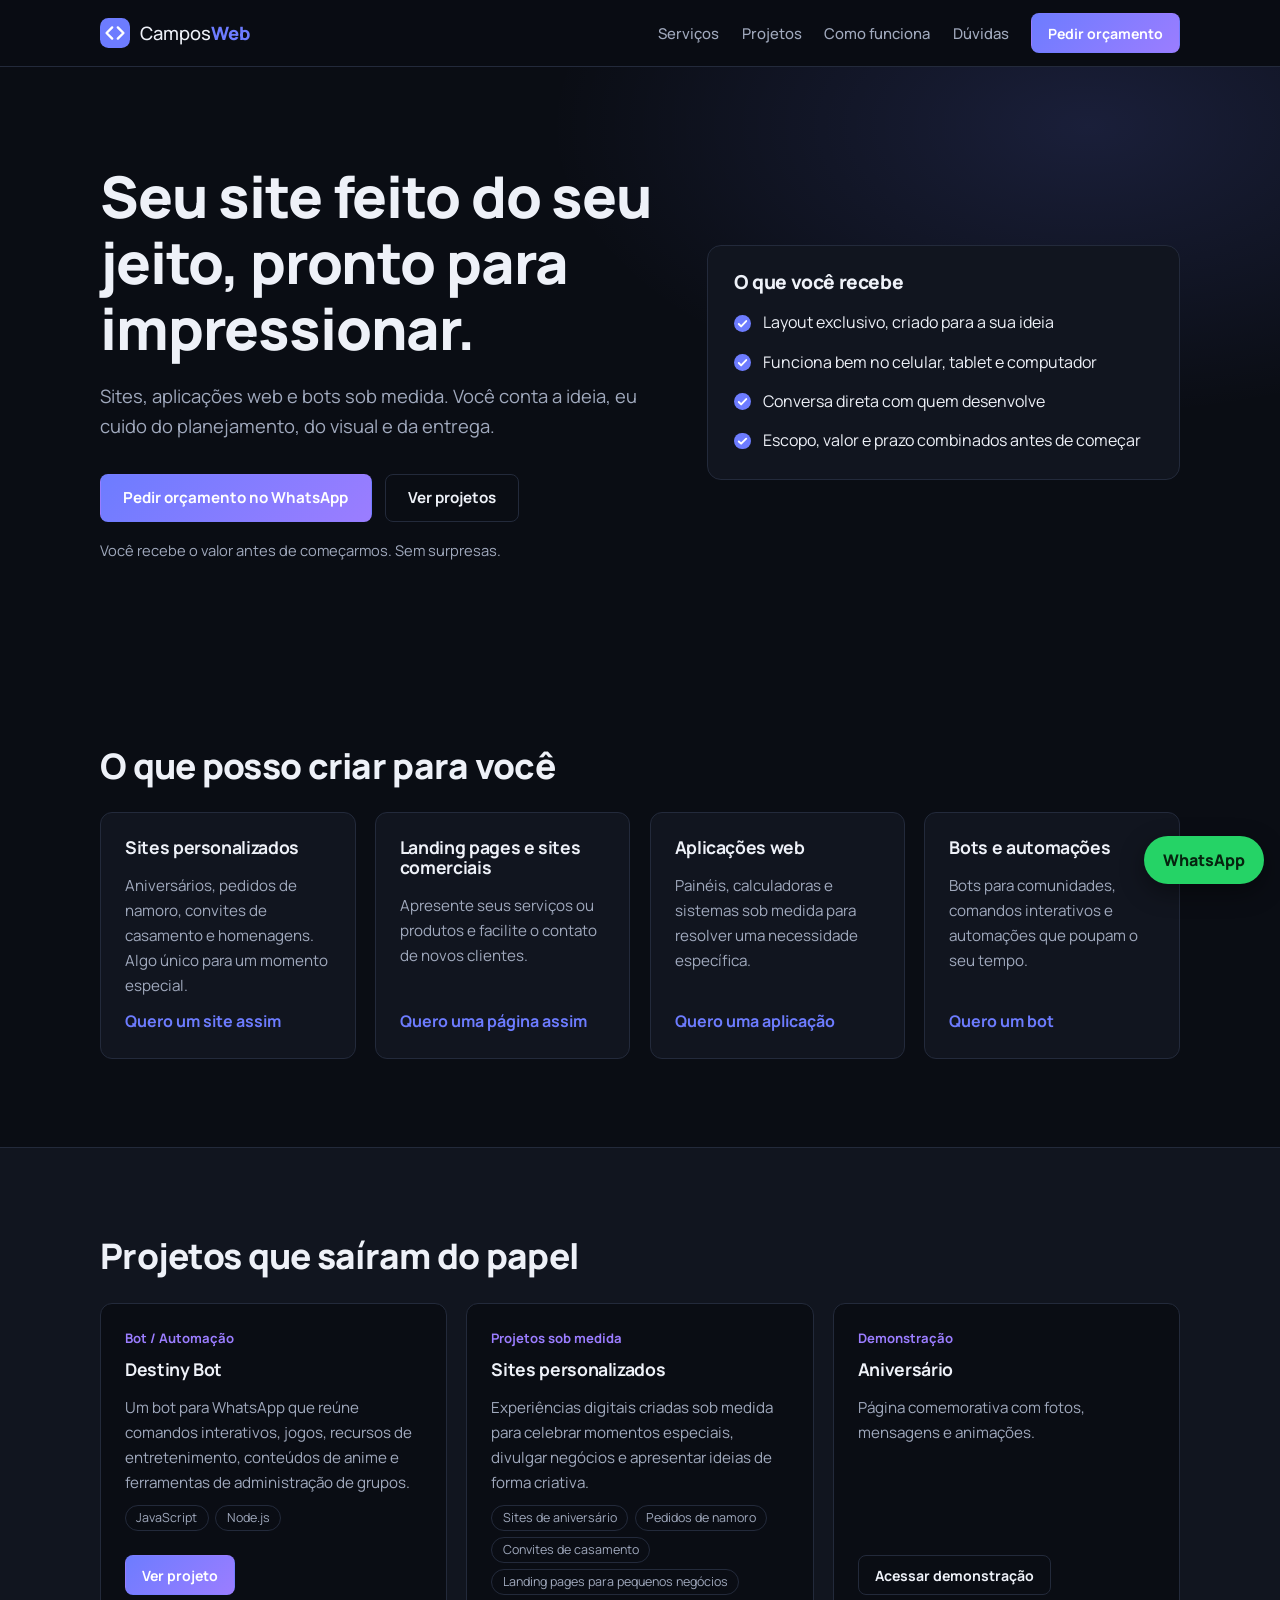
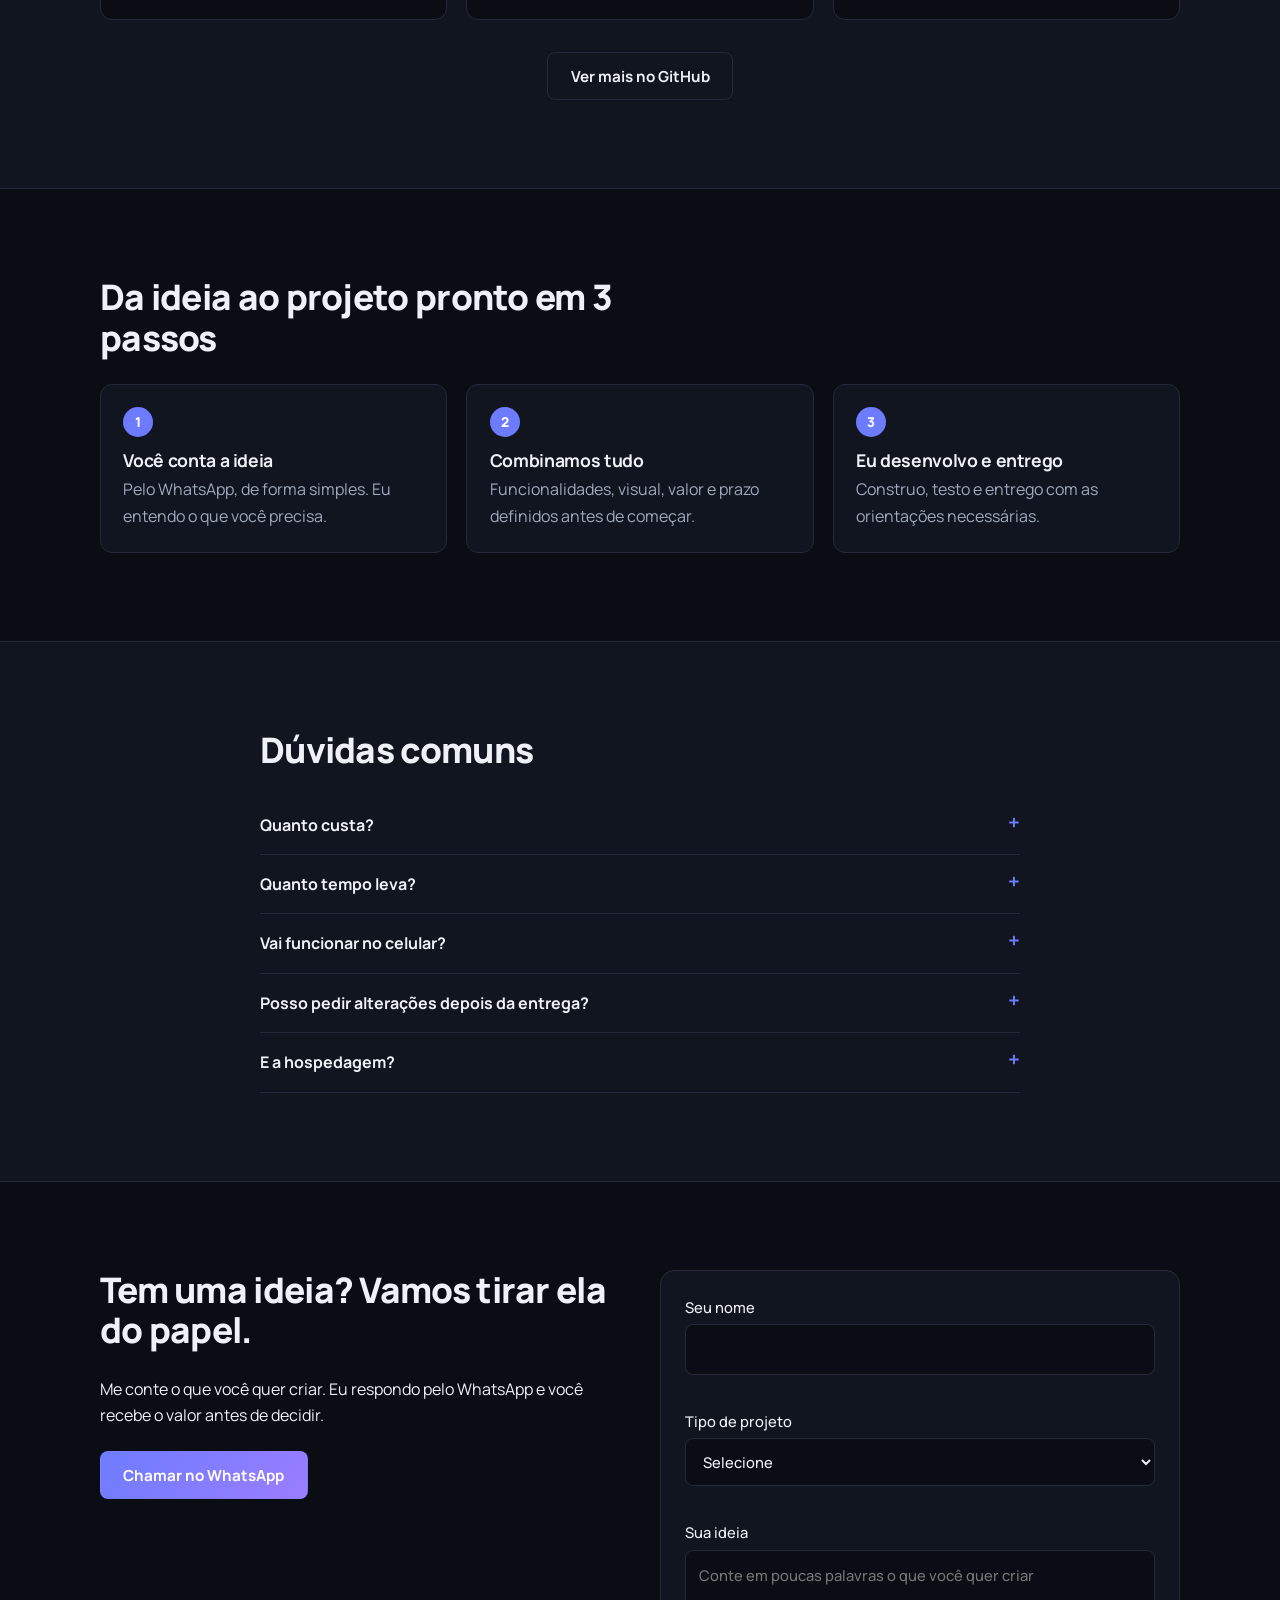
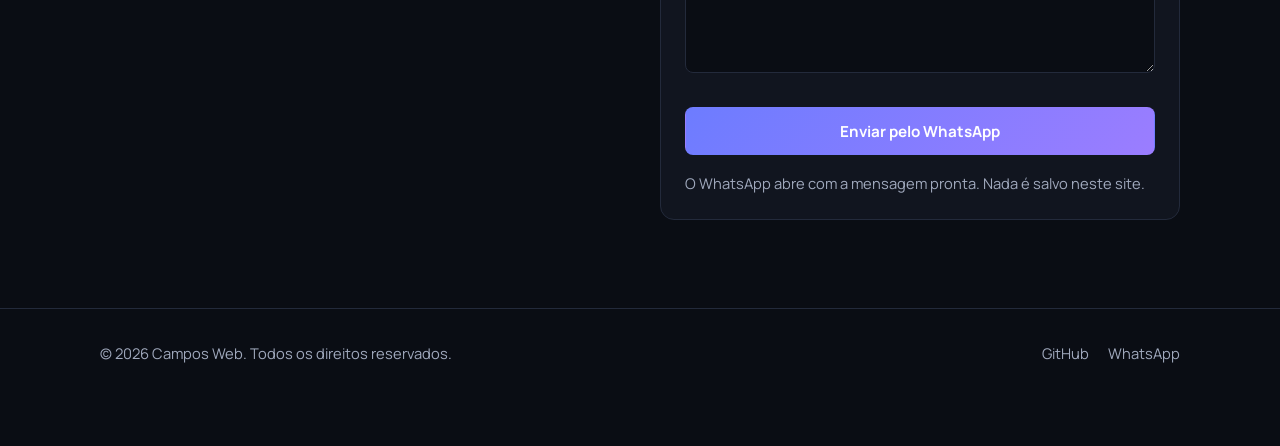
==== index.html @ b741fdee "Serviços Campos" ====
<!doctype html>
<html lang="pt-BR">
<head>
<meta charset="utf-8">
<meta name="viewport" content="width=device-width,initial-scale=1">
<title>Campos Web | Sites e aplicações sob medida</title>
<meta name="description" content="Sites personalizados, landing pages, aplicações web e bots feitos sob medida. Conte sua ideia e receba o valor antes de começar.">
<meta property="og:title" content="Campos Web | Sites e aplicações sob medida">
<meta property="og:description" content="Você conta a ideia, eu desenvolvo. Sites, aplicações web e bots do seu jeito.">
<meta property="og:type" content="website">
<meta name="theme-color" content="#0a0d14">
<link rel="icon" href="data:image/svg+xml,%3Csvg xmlns='http://www.w3.org/2000/svg' viewBox='0 0 32 32'%3E%3Crect width='32' height='32' rx='9' fill='%236d7cff'/%3E%3Cpath d='M13 10l-6 6 6 6M19 10l6 6-6 6' stroke='%23fff' stroke-width='2.5' fill='none' stroke-linecap='round' stroke-linejoin='round'/%3E%3C/svg%3E">
<link rel="preconnect" href="https://fonts.googleapis.com"><link rel="preconnect" href="https://fonts.gstatic.com" crossorigin>
<link rel="stylesheet" href="https://fonts.googleapis.com/css2?family=Manrope:wght@400;500;700;800&display=swap">
<link rel="stylesheet" href="css/style.css">
</head>
<body>

<header class="top">
  <div class="wrap bar">
    <a class="brand" href="#inicio" aria-label="Campos Web, início">
      <svg width="30" height="30" viewBox="0 0 32 32" aria-hidden="true"><rect width="32" height="32" rx="9" fill="#6d7cff"/><path d="M13 10l-6 6 6 6M19 10l6 6-6 6" stroke="#fff" stroke-width="2.5" fill="none" stroke-linecap="round" stroke-linejoin="round"/></svg>
      <span>Campos<b>Web</b></span>
    </a>
    <nav aria-label="Principal">
      <a href="#servicos">Serviços</a>
      <a href="#projetos">Projetos</a>
      <a href="#processo">Como funciona</a>
      <a href="#faq">Dúvidas</a>
      <a class="btn primary sm" data-wa="Olá! Vim pelo site da Campos Web e quero pedir um orçamento.">Pedir orçamento</a>
    </nav>
  </div>
</header>

<main>
<section id="inicio" class="hero">
  <div class="wrap hero-grid">
    <div>
      <h1>Seu site feito do seu jeito, pronto para impressionar.</h1>
      <p class="lead">Sites, aplicações web e bots sob medida. Você conta a ideia, eu cuido do planejamento, do visual e da entrega.</p>
      <div class="cta">
        <a class="btn primary" data-wa="Olá! Quero criar um projeto com a Campos Web.">Pedir orçamento no WhatsApp</a>
        <a class="btn ghost" href="#projetos">Ver projetos</a>
      </div>
      <p class="muted hint">Você recebe o valor antes de começarmos. Sem surpresas.</p>
    </div>
    <aside class="panel" aria-label="O que você recebe">
      <h2>O que você recebe</h2>
      <ul class="ticks">
        <li>Layout exclusivo, criado para a sua ideia</li>
        <li>Funciona bem no celular, tablet e computador</li>
        <li>Conversa direta com quem desenvolve</li>
        <li>Escopo, valor e prazo combinados antes de começar</li>
      </ul>
    </aside>
  </div>
</section>

<section id="servicos" class="sec">
  <div class="wrap">
    <h2>O que posso criar para você</h2>
    <div class="grid4">
      <article class="card"><h3>Sites personalizados</h3><p>Aniversários, pedidos de namoro, convites de casamento e homenagens. Algo único para um momento especial.</p><a class="link" data-wa="Olá! Quero um orçamento de site personalizado.">Quero um site assim</a></article>
      <article class="card"><h3>Landing pages e sites comerciais</h3><p>Apresente seus serviços ou produtos e facilite o contato de novos clientes.</p><a class="link" data-wa="Olá! Quero um orçamento de landing page ou site comercial.">Quero uma página assim</a></article>
      <article class="card"><h3>Aplicações web</h3><p>Painéis, calculadoras e sistemas sob medida para resolver uma necessidade específica.</p><a class="link" data-wa="Olá! Quero um orçamento de aplicação web.">Quero uma aplicação</a></article>
      <article class="card"><h3>Bots e automações</h3><p>Bots para comunidades, comandos interativos e automações que poupam o seu tempo.</p><a class="link" data-wa="Olá! Quero um orçamento de bot ou automação.">Quero um bot</a></article>
    </div>
  </div>
</section>

<section id="projetos" class="sec alt">
  <div class="wrap">
    <h2>Projetos que saíram do papel</h2>
    <div id="projects" class="grid3"></div>
    <p class="center"><a class="btn ghost" href="https://github.com/CamposEB" target="_blank" rel="noopener noreferrer">Ver mais no GitHub</a></p>
  </div>
</section>

<section id="processo" class="sec">
  <div class="wrap">
    <h2>Da ideia ao projeto pronto em 3 passos</h2>
    <ol class="steps">
      <li><h3>Você conta a ideia</h3><p>Pelo WhatsApp, de forma simples. Eu entendo o que você precisa.</p></li>
      <li><h3>Combinamos tudo</h3><p>Funcionalidades, visual, valor e prazo definidos antes de começar.</p></li>
      <li><h3>Eu desenvolvo e entrego</h3><p>Construo, testo e entrego com as orientações necessárias.</p></li>
    </ol>
  </div>
</section>

<section id="faq" class="sec alt">
  <div class="wrap narrow">
    <h2>Dúvidas comuns</h2>
    <details><summary>Quanto custa?</summary><p>Depende do escopo: tipo de projeto, funcionalidades e complexidade. Conte sua ideia e eu informo o valor antes de começarmos.</p></details>
    <details><summary>Quanto tempo leva?</summary><p>Varia conforme a complexidade e é combinado antes do início.</p></details>
    <details><summary>Vai funcionar no celular?</summary><p>Sim. Todos os layouts são pensados para celulares, tablets e computadores.</p></details>
    <details><summary>Posso pedir alterações depois da entrega?</summary><p>Ajustes e manutenção são combinados junto com o escopo, antes de fechar o projeto.</p></details>
    <details><summary>E a hospedagem?</summary><p>Sites estáticos podem ter hospedagem simples ou gratuita. Aplicações com servidor podem ter custo mensal. Domínio e serviços de terceiros entram no escopo combinado.</p></details>
  </div>
</section>

<section id="contato" class="sec">
  <div class="wrap split">
    <div>
      <h2>Tem uma ideia? Vamos tirar ela do papel.</h2>
      <p>Me conte o que você quer criar. Eu respondo pelo WhatsApp e você recebe o valor antes de decidir.</p>
      <p class="spaced"><a class="btn primary" data-wa="Olá! Vim pelo site da Campos Web e quero conversar sobre um projeto.">Chamar no WhatsApp</a></p>
    </div>
    <form id="form" novalidate>
      <label>Seu nome<input name="nome" autocomplete="name" required><small></small></label>
      <label>Tipo de projeto
        <select name="tipo" required>
          <option value="">Selecione</option>
          <option>Site personalizado</option>
          <option>Landing page ou site comercial</option>
          <option>Aplicação web</option>
          <option>Bot ou automação</option>
          <option>Outro</option>
        </select><small></small>
      </label>
      <label>Sua ideia<textarea name="ideia" rows="4" required minlength="10" placeholder="Conte em poucas palavras o que você quer criar"></textarea><small></small></label>
      <button class="btn primary" type="submit">Enviar pelo WhatsApp</button>
      <p id="status" class="muted" role="status">O WhatsApp abre com a mensagem pronta. Nada é salvo neste site.</p>
    </form>
  </div>
</section>
</main>

<footer>
  <div class="wrap foot">
    <p class="muted">© <span id="year"></span> Campos Web. Todos os direitos reservados.</p>
    <nav aria-label="Rodapé"><a href="https://github.com/CamposEB" target="_blank" rel="noopener noreferrer">GitHub</a><a data-wa="Olá! Vim pelo site da Campos Web.">WhatsApp</a></nav>
  </div>
</footer>

<a class="float-wa" data-wa="Olá! Vim pelo site da Campos Web e quero conversar sobre um projeto." aria-label="Chamar no WhatsApp">WhatsApp</a>

<script src="js/projects.js"></script>
<script src="js/main.js"></script>
</body>
</html>
---- css/style.css ----
:root{--bg:#0a0d14;--s:#11151f;--b:#232a3b;--t:#eef1f8;--m:#a0a9bd;--a:#6d7cff;--a2:#9b7dff;color-scheme:dark}
*{box-sizing:border-box;margin:0}
html{scroll-behavior:smooth;scroll-padding-top:76px}
body{background:var(--bg);color:var(--t);font:400 1rem/1.65 Manrope,system-ui,-apple-system,"Segoe UI",sans-serif;-webkit-font-smoothing:antialiased}
.wrap{width:min(1080px,100% - 40px);margin-inline:auto}
h1,h2,h3{line-height:1.15;letter-spacing:-.02em}
h1{font-size:clamp(2.2rem,5.6vw,3.6rem);font-weight:800}
h2{font-size:clamp(1.5rem,3.4vw,2.2rem);font-weight:800;margin-bottom:1.6rem;max-width:24ch}
h3{font-size:1.1rem;margin-bottom:.4rem}
p{max-width:60ch}
a{color:inherit}
:focus-visible{outline:2px solid var(--a2);outline-offset:3px}
.muted{color:var(--m);font-size:.92rem}
.center{text-align:center;margin:2rem auto 0;max-width:none}
.spaced{margin-top:1.4rem}

.btn{display:inline-flex;align-items:center;justify-content:center;min-height:48px;padding:.7rem 1.4rem;border-radius:8px;font-weight:700;text-decoration:none;cursor:pointer;border:1px solid var(--b);background:transparent;color:var(--t);font:700 .95rem Manrope,system-ui,sans-serif;transition:border-color .15s,filter .15s}
.btn:hover{border-color:var(--a)}
.btn.primary{background:linear-gradient(135deg,var(--a),var(--a2));border-color:transparent;color:#fff}
.btn.primary:hover{filter:brightness(1.1)}
.btn.sm{min-height:40px;padding:.4rem 1rem;font-size:.88rem}
.link{color:var(--a);font-weight:700;text-decoration:none;cursor:pointer;margin-top:auto}
.link:hover{text-decoration:underline}

.top{position:sticky;top:0;z-index:20;background:rgba(10,13,20,.94);border-bottom:1px solid var(--b)}
.bar{display:flex;align-items:center;justify-content:space-between;height:66px}
.brand{display:flex;align-items:center;gap:.6rem;text-decoration:none;font-weight:500;font-size:1.15rem}
.brand b{font-weight:800;color:var(--a)}
.top nav{display:flex;gap:1.4rem;align-items:center}
.top nav a:not(.btn){display:none;text-decoration:none;color:var(--m);font-size:.93rem;font-weight:500}
.top nav a:not(.btn):hover{color:var(--t)}

.hero{padding:clamp(3rem,8vw,6rem) 0;background:radial-gradient(60% 70% at 85% 10%,rgba(109,124,255,.16),transparent 70%)}
.hero-grid{display:grid;gap:2.5rem;align-items:center}
.lead{font-size:1.15rem;color:var(--m);margin:1.2rem 0 2rem}
.cta{display:flex;flex-wrap:wrap;gap:.8rem}
.hint{margin-top:1rem}
.panel{background:var(--s);border:1px solid var(--b);border-radius:14px;padding:1.6rem}
.panel h2{font-size:1.2rem;margin-bottom:1rem}
.ticks{list-style:none;padding:0;display:grid;gap:.8rem}
.ticks li{position:relative;padding-left:1.8rem}
.ticks li::before{content:"";position:absolute;left:0;top:.35em;width:1.05rem;height:1.05rem;border-radius:50%;background:var(--a) url("data:image/svg+xml,%3Csvg xmlns='http://www.w3.org/2000/svg' viewBox='0 0 16 16'%3E%3Cpath d='M4.5 8.5l2.2 2.2 4.8-5' stroke='%23fff' stroke-width='1.8' fill='none' stroke-linecap='round' stroke-linejoin='round'/%3E%3C/svg%3E") center/100% no-repeat}

.sec{padding:clamp(3.2rem,7vw,5.5rem) 0}
.alt{background:var(--s);border-block:1px solid var(--b)}
.split{display:grid;gap:2.5rem;align-items:start}
.grid3,.grid4{display:grid;gap:1.2rem}
.card{background:var(--s);border:1px solid var(--b);border-radius:12px;padding:1.5rem;display:flex;flex-direction:column;gap:.6rem}
.alt .card{background:var(--bg)}
.card p{color:var(--m);font-size:.95rem}
.tag{font-size:.82rem;color:var(--a2);font-weight:700}
.chips{list-style:none;padding:0;display:flex;flex-wrap:wrap;gap:.4rem}
.chips li{font-size:.78rem;border:1px solid var(--b);border-radius:99px;padding:.1rem .65rem;color:var(--m)}
.actions{display:flex;flex-wrap:wrap;gap:.6rem;margin-top:auto;padding-top:.8rem}

.steps{list-style:none;padding:0;display:grid;gap:1.2rem;counter-reset:s}
.steps li{counter-increment:s;background:var(--s);border:1px solid var(--b);border-radius:12px;padding:1.4rem}
.steps li::before{content:counter(s);display:grid;place-items:center;width:30px;height:30px;border-radius:50%;background:var(--a);color:#fff;font-weight:800;font-size:.85rem;margin-bottom:.8rem}
.steps p{color:var(--m)}

.narrow{max-width:760px}
details{border-bottom:1px solid var(--b);padding:1rem 0}
summary{cursor:pointer;font-weight:700;list-style:none;display:flex;justify-content:space-between;gap:1rem}
summary::-webkit-details-marker{display:none}
summary::after{content:"+";color:var(--a);font-size:1.3rem;line-height:1}
details[open] summary::after{content:"−"}
details p{margin-top:.7rem;color:var(--m)}

form{display:grid;gap:1rem;background:var(--s);border:1px solid var(--b);border-radius:14px;padding:1.5rem}
label{display:grid;gap:.35rem;font-weight:500;font-size:.92rem}
input,select,textarea{font:inherit;background:var(--bg);color:var(--t);border:1px solid var(--b);border-radius:8px;padding:.75rem .8rem;width:100%}
input:focus,select:focus,textarea:focus{border-color:var(--a);outline:none}
.err input,.err select,.err textarea{border-color:#ff6b7a}
small{color:#ff8a96;min-height:1em}

footer{border-top:1px solid var(--b);padding:2rem 0 5rem}
.foot{display:flex;flex-wrap:wrap;gap:1rem;justify-content:space-between;align-items:center}
.foot nav{display:flex;gap:1.2rem}
.foot nav a{color:var(--m);text-decoration:none;font-size:.92rem}
.foot nav a:hover{color:var(--t)}

.float-wa{position:fixed;right:16px;bottom:16px;z-index:30;display:inline-flex;align-items:center;min-height:48px;padding:.6rem 1.2rem;border-radius:99px;background:#25d366;color:#06240f;font-weight:800;text-decoration:none;box-shadow:0 8px 24px rgba(0,0,0,.4)}
.float-wa:hover{filter:brightness(1.08)}

@media (prefers-reduced-motion:reduce){html{scroll-behavior:auto}}
@media (min-width:700px){.grid3{grid-template-columns:repeat(2,1fr)}.grid4{grid-template-columns:repeat(2,1fr)}}
@media (min-width:900px){
.top nav a:not(.btn){display:inline}
.hero-grid{grid-template-columns:1.2fr 1fr}
.split{grid-template-columns:1fr 1fr}
.grid3{grid-template-columns:repeat(3,1fr)}.grid4{grid-template-columns:repeat(4,1fr)}
.steps{grid-template-columns:repeat(3,1fr)}
}
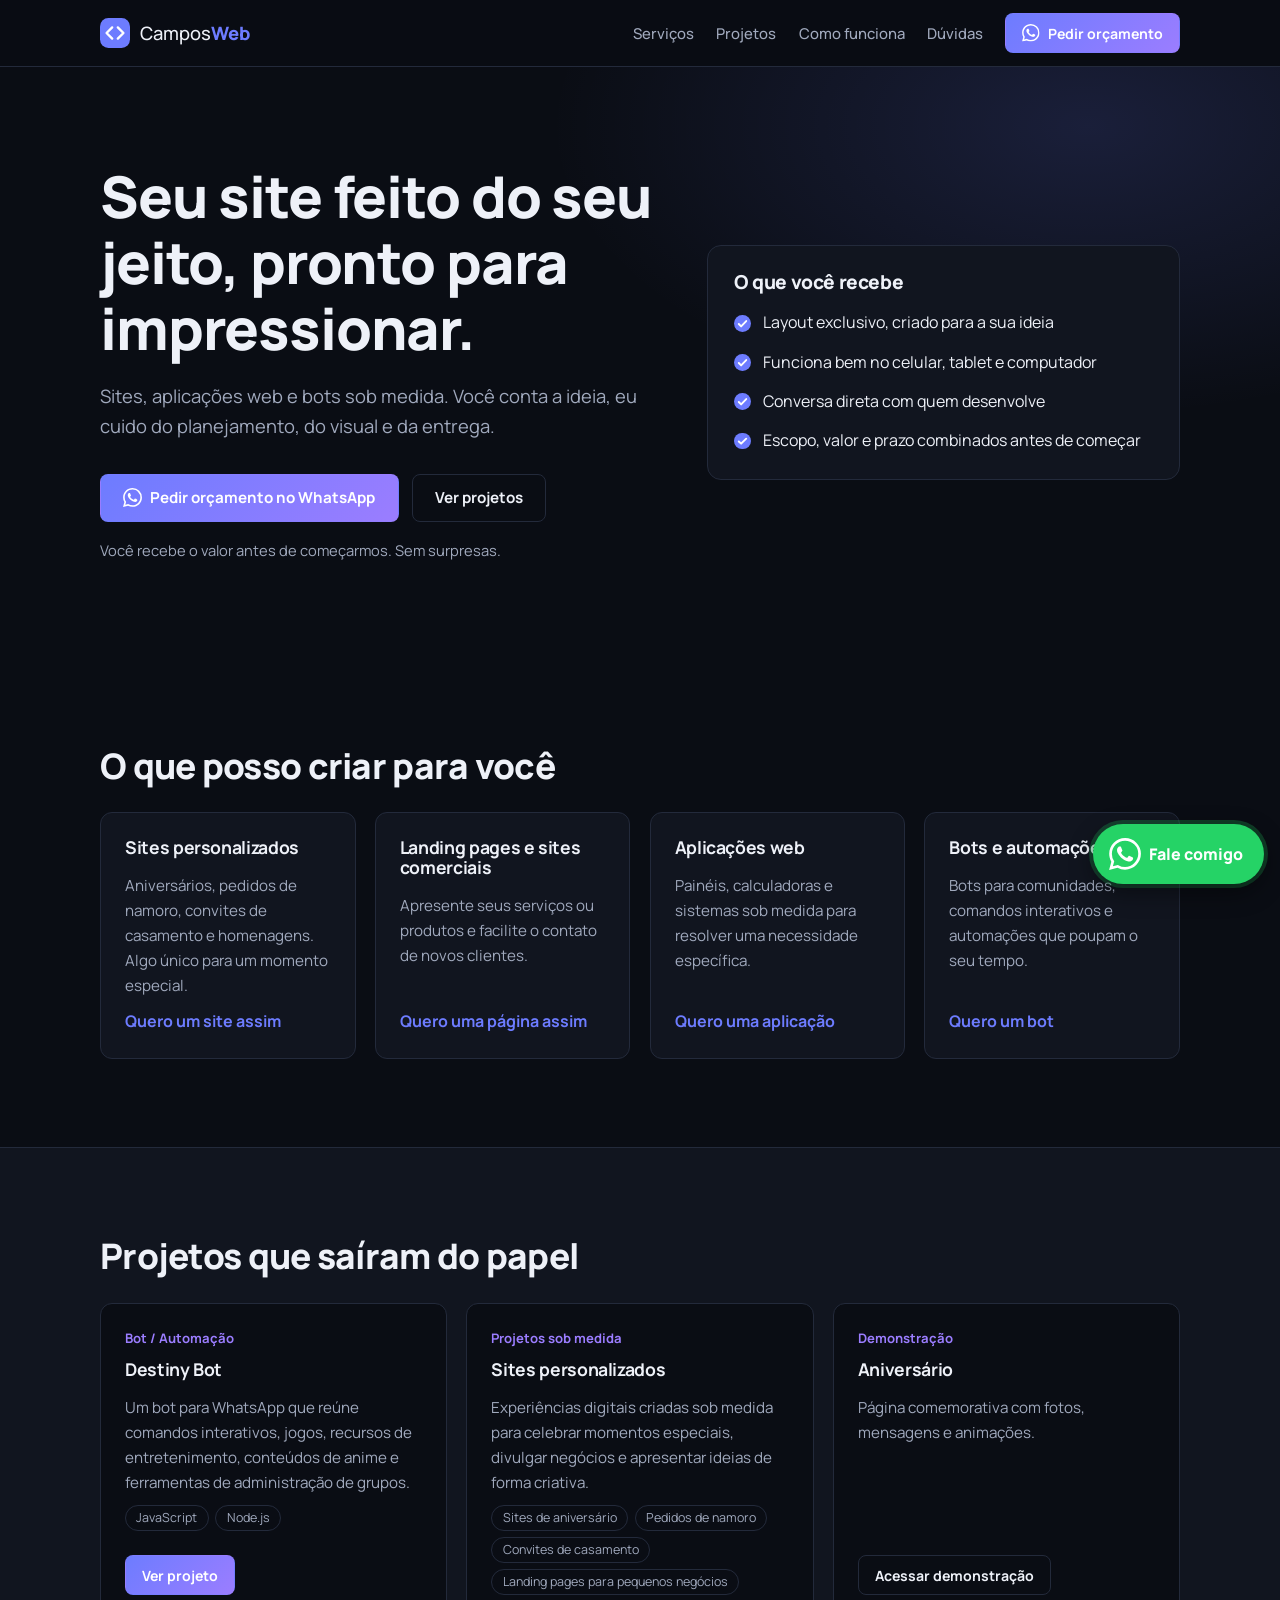
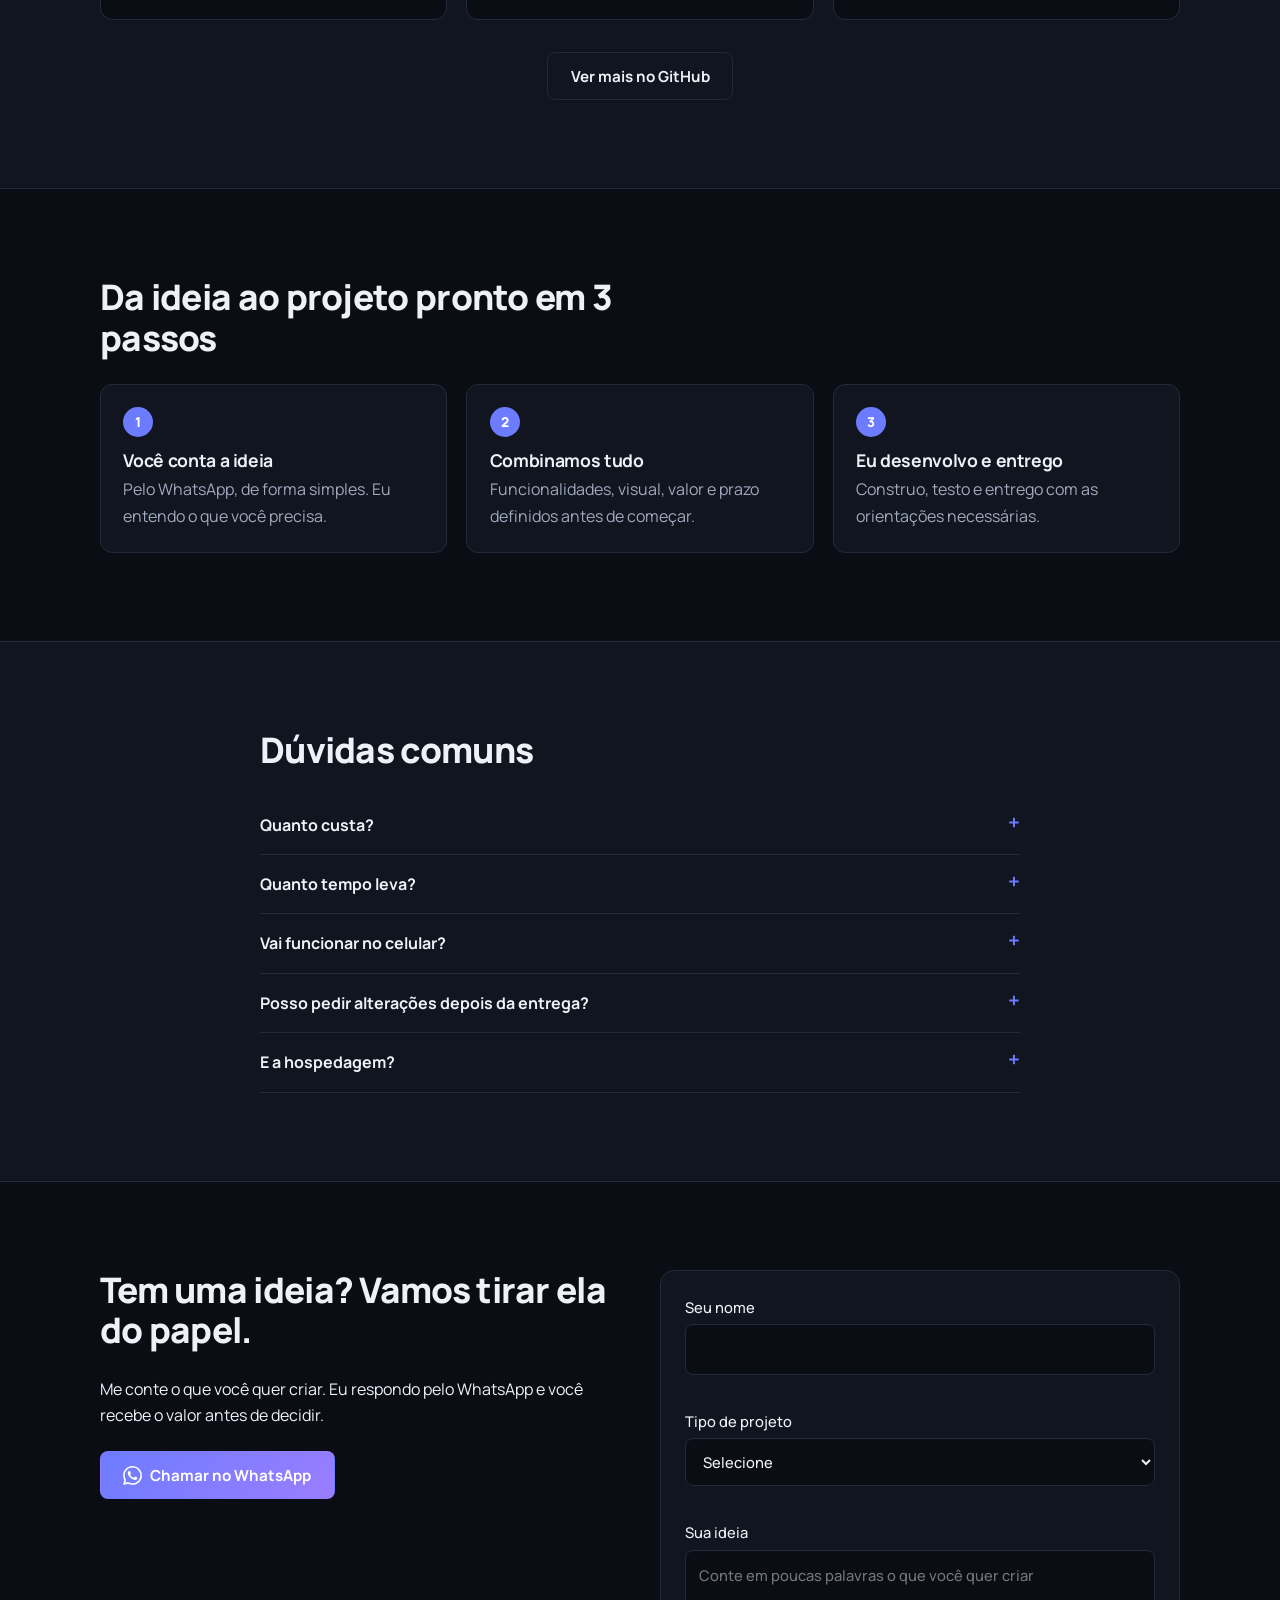
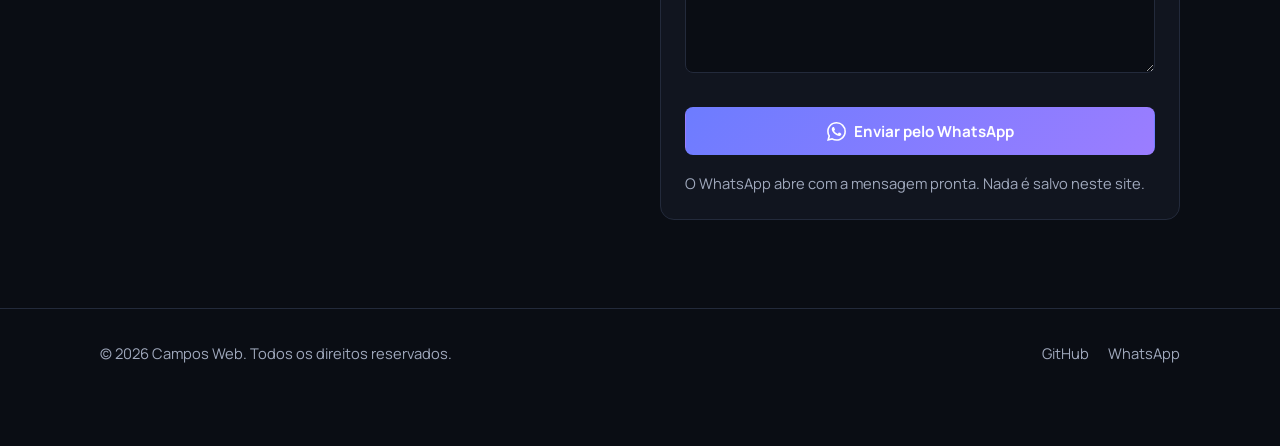
==== commit 93612315: "Update 1" ====
--- a/index.html
+++ b/index.html
@@ -15,6 +15,7 @@
 <link rel="stylesheet" href="css/style.css">
 </head>
 <body>
+<svg width="0" height="0" style="position:absolute" aria-hidden="true"><symbol id="wa" viewBox="0 0 24 24"><path fill="currentColor" d="M17.472 14.382c-.297-.149-1.758-.867-2.03-.967-.273-.099-.471-.148-.67.15-.197.297-.767.966-.94 1.164-.173.199-.347.223-.644.075-.297-.15-1.255-.463-2.39-1.475-.883-.788-1.48-1.761-1.653-2.059-.173-.297-.018-.458.13-.606.134-.133.298-.347.446-.52.149-.174.198-.298.298-.497.099-.198.05-.371-.025-.52-.075-.149-.669-1.612-.916-2.207-.242-.579-.487-.5-.669-.51-.173-.008-.371-.01-.57-.01-.198 0-.52.074-.792.372-.272.297-1.04 1.016-1.04 2.479 0 1.462 1.065 2.875 1.213 3.074.149.198 2.096 3.2 5.077 4.487.709.306 1.262.489 1.694.625.712.227 1.36.195 1.871.118.571-.085 1.758-.719 2.006-1.413.248-.694.248-1.289.173-1.413-.074-.124-.272-.198-.57-.347m-5.421 7.403h-.004a9.87 9.87 0 01-5.031-1.378l-.361-.214-3.741.982.998-3.648-.235-.374a9.86 9.86 0 01-1.51-5.26c.001-5.45 4.436-9.884 9.888-9.884 2.64 0 5.122 1.03 6.988 2.898a9.825 9.825 0 012.893 6.994c-.003 5.45-4.437 9.884-9.885 9.884m8.413-18.297A11.815 11.815 0 0012.05 0C5.495 0 .16 5.335.157 11.892c0 2.096.547 4.142 1.588 5.945L.057 24l6.305-1.654a11.882 11.882 0 005.683 1.448h.005c6.554 0 11.89-5.335 11.893-11.893a11.821 11.821 0 00-3.48-8.413Z"/></symbol></svg>
 
 <header class="top">
   <div class="wrap bar">
@@ -27,7 +28,7 @@
       <a href="#projetos">Projetos</a>
       <a href="#processo">Como funciona</a>
       <a href="#faq">Dúvidas</a>
-      <a class="btn primary sm" data-wa="Olá! Vim pelo site da Campos Web e quero pedir um orçamento.">Pedir orçamento</a>
+      <a class="btn primary sm" data-wa="Olá! Vim pelo site da Campos Web e quero pedir um orçamento."><svg class="ico" aria-hidden="true"><use href="#wa"/></svg>Pedir orçamento</a>
     </nav>
   </div>
 </header>
@@ -39,7 +40,7 @@
       <h1>Seu site feito do seu jeito, pronto para impressionar.</h1>
       <p class="lead">Sites, aplicações web e bots sob medida. Você conta a ideia, eu cuido do planejamento, do visual e da entrega.</p>
       <div class="cta">
-        <a class="btn primary" data-wa="Olá! Quero criar um projeto com a Campos Web.">Pedir orçamento no WhatsApp</a>
+        <a class="btn primary" data-wa="Olá! Quero criar um projeto com a Campos Web."><svg class="ico" aria-hidden="true"><use href="#wa"/></svg>Pedir orçamento no WhatsApp</a>
         <a class="btn ghost" href="#projetos">Ver projetos</a>
       </div>
       <p class="muted hint">Você recebe o valor antes de começarmos. Sem surpresas.</p>
@@ -103,7 +104,7 @@
     <div>
       <h2>Tem uma ideia? Vamos tirar ela do papel.</h2>
       <p>Me conte o que você quer criar. Eu respondo pelo WhatsApp e você recebe o valor antes de decidir.</p>
-      <p class="spaced"><a class="btn primary" data-wa="Olá! Vim pelo site da Campos Web e quero conversar sobre um projeto.">Chamar no WhatsApp</a></p>
+      <p class="spaced"><a class="btn primary" data-wa="Olá! Vim pelo site da Campos Web e quero conversar sobre um projeto."><svg class="ico" aria-hidden="true"><use href="#wa"/></svg>Chamar no WhatsApp</a></p>
     </div>
     <form id="form" novalidate>
       <label>Seu nome<input name="nome" autocomplete="name" required><small></small></label>
@@ -118,7 +119,7 @@
         </select><small></small>
       </label>
       <label>Sua ideia<textarea name="ideia" rows="4" required minlength="10" placeholder="Conte em poucas palavras o que você quer criar"></textarea><small></small></label>
-      <button class="btn primary" type="submit">Enviar pelo WhatsApp</button>
+      <button class="btn primary" type="submit"><svg class="ico" aria-hidden="true"><use href="#wa"/></svg>Enviar pelo WhatsApp</button>
       <p id="status" class="muted" role="status">O WhatsApp abre com a mensagem pronta. Nada é salvo neste site.</p>
     </form>
   </div>
@@ -132,7 +133,7 @@
   </div>
 </footer>
 
-<a class="float-wa" data-wa="Olá! Vim pelo site da Campos Web e quero conversar sobre um projeto." aria-label="Chamar no WhatsApp">WhatsApp</a>
+<a class="float-wa" data-wa="Olá! Vim pelo site da Campos Web e quero conversar sobre um projeto." aria-label="Chamar no WhatsApp"><svg class="ico" aria-hidden="true"><use href="#wa"/></svg><span class="txt">Fale comigo</span></a>
 
 <script src="js/projects.js"></script>
 <script src="js/main.js"></script>
--- a/css/style.css
+++ b/css/style.css
@@ -19,6 +19,7 @@
 .btn.primary{background:linear-gradient(135deg,var(--a),var(--a2));border-color:transparent;color:#fff}
 .btn.primary:hover{filter:brightness(1.1)}
 .btn.sm{min-height:40px;padding:.4rem 1rem;font-size:.88rem}
+.ico{width:1.25em;height:1.25em;margin-right:.5rem;flex:none}
 .link{color:var(--a);font-weight:700;text-decoration:none;cursor:pointer;margin-top:auto}
 .link:hover{text-decoration:underline}
 
@@ -79,11 +80,13 @@
 .foot nav a{color:var(--m);text-decoration:none;font-size:.92rem}
 .foot nav a:hover{color:var(--t)}
 
-.float-wa{position:fixed;right:16px;bottom:16px;z-index:30;display:inline-flex;align-items:center;min-height:48px;padding:.6rem 1.2rem;border-radius:99px;background:#25d366;color:#06240f;font-weight:800;text-decoration:none;box-shadow:0 8px 24px rgba(0,0,0,.4)}
+
+.float-wa{position:fixed;right:16px;bottom:16px;z-index:30;display:inline-flex;align-items:center;justify-content:center;width:60px;height:60px;border-radius:50%;background:#25d366;color:#fff;text-decoration:none;font-weight:800;box-shadow:0 8px 24px rgba(0,0,0,.45),0 0 0 4px rgba(37,211,102,.25)}
+.float-wa .ico{width:32px;height:32px;margin:0}
+.float-wa .txt{display:none}
 .float-wa:hover{filter:brightness(1.08)}
-
 @media (prefers-reduced-motion:reduce){html{scroll-behavior:auto}}
-@media (min-width:700px){.grid3{grid-template-columns:repeat(2,1fr)}.grid4{grid-template-columns:repeat(2,1fr)}}
+@media (min-width:700px){.float-wa{width:auto;padding:0 1.3rem 0 1rem;border-radius:99px}.float-wa .ico{margin-right:.5rem}.float-wa .txt{display:inline}.grid3{grid-template-columns:repeat(2,1fr)}.grid4{grid-template-columns:repeat(2,1fr)}}
 @media (min-width:900px){
 .top nav a:not(.btn){display:inline}
 .hero-grid{grid-template-columns:1.2fr 1fr}
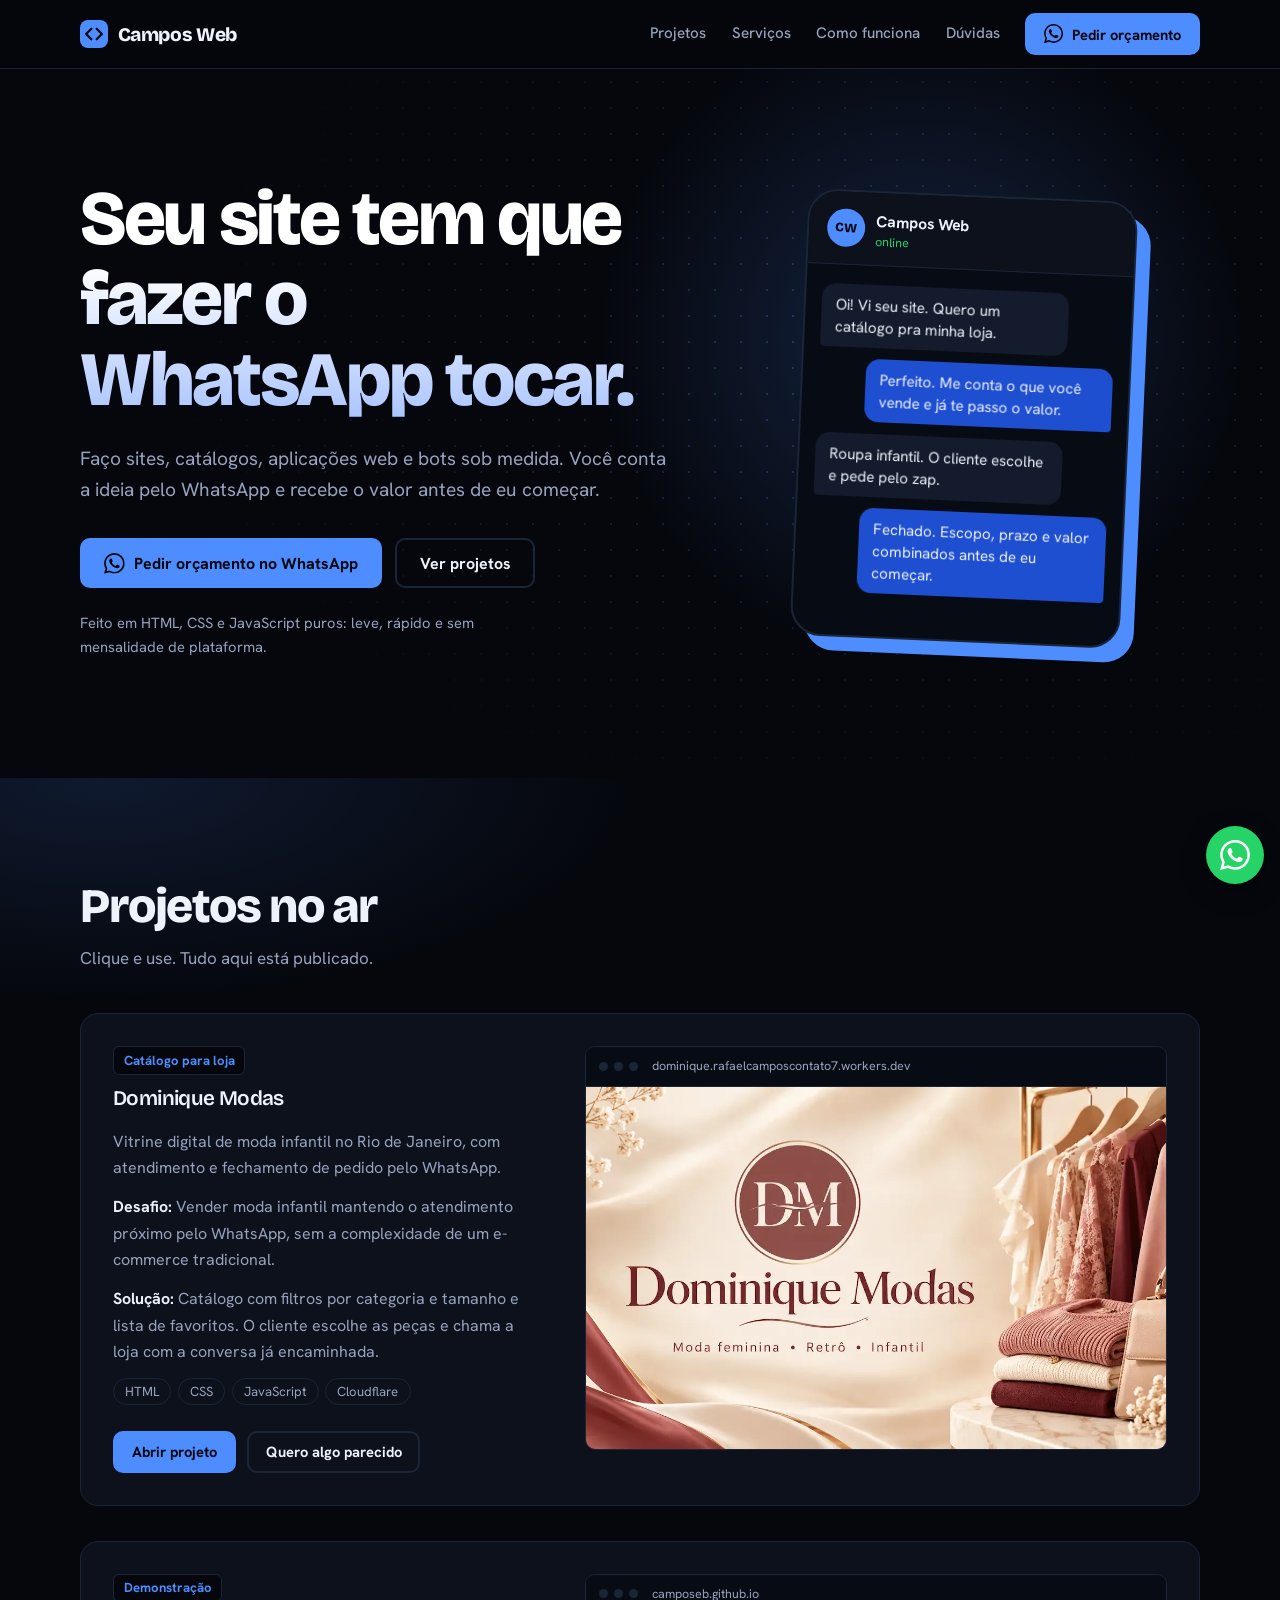
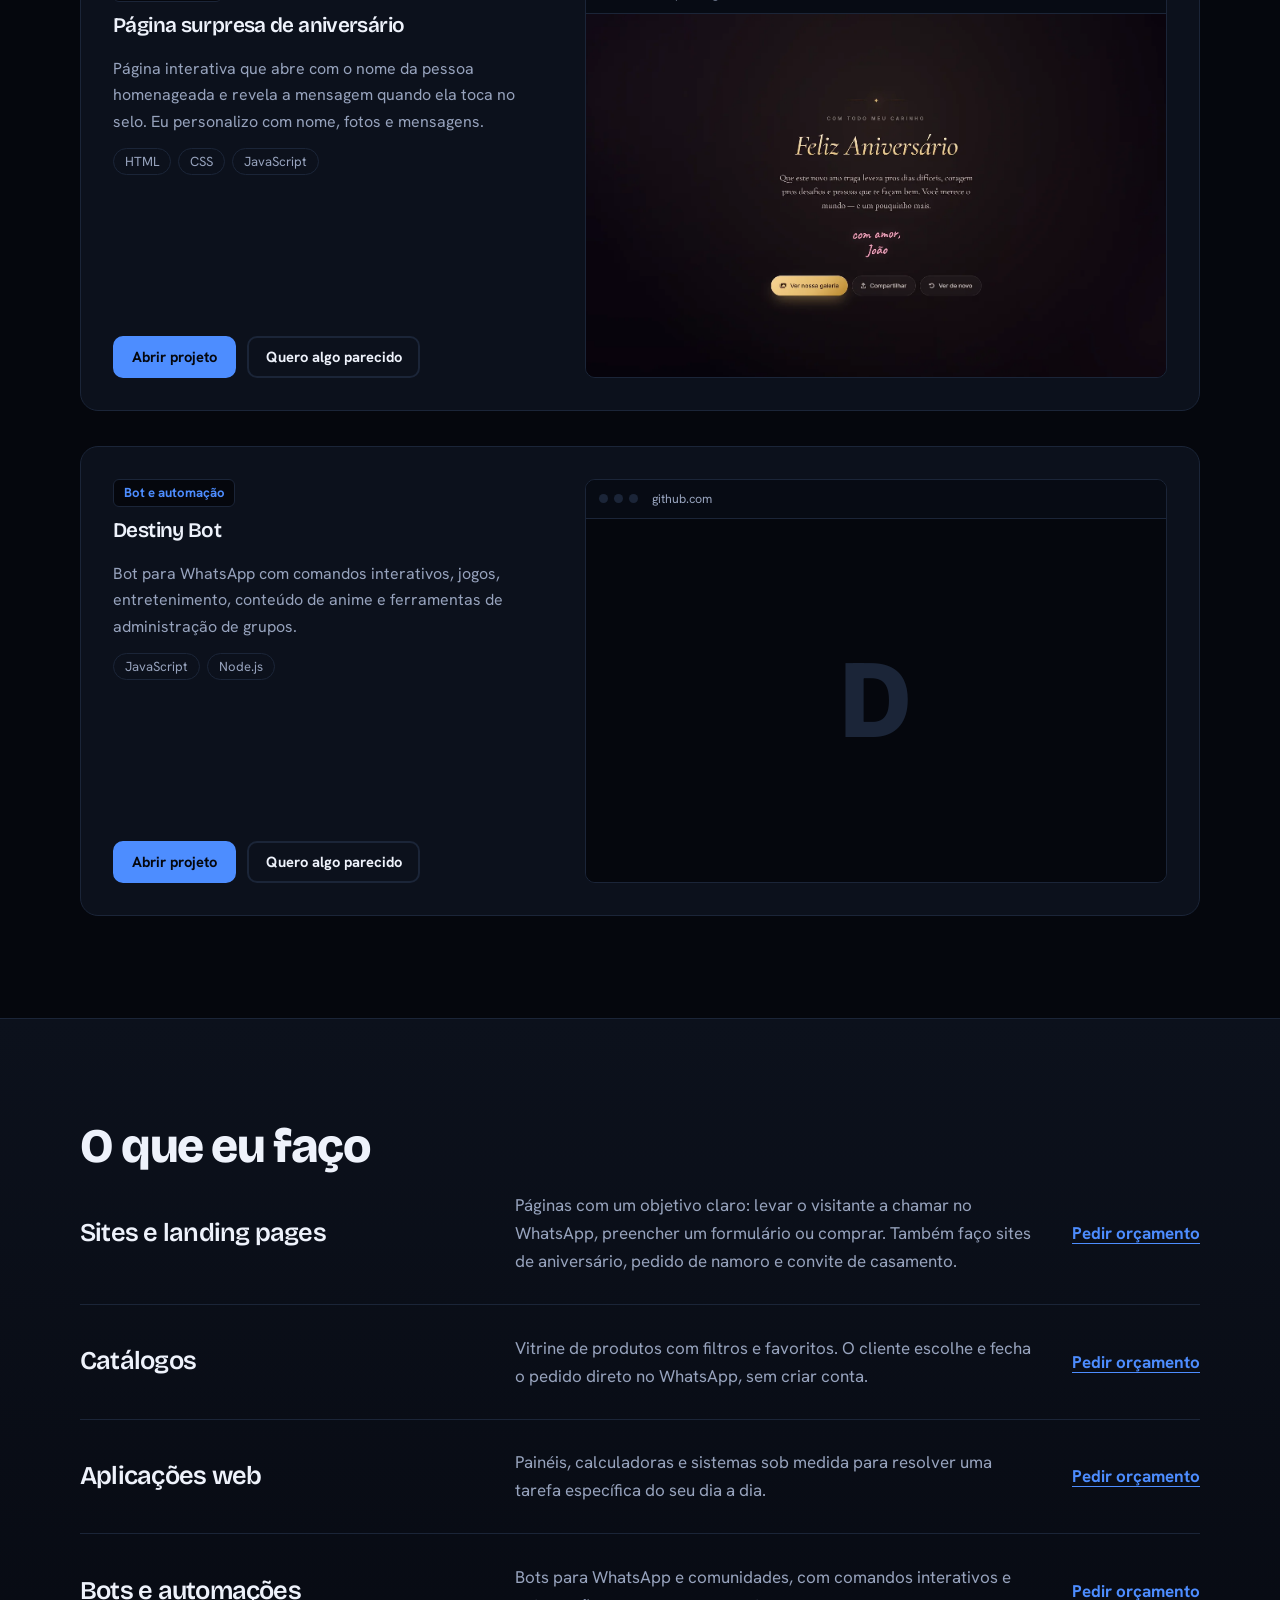
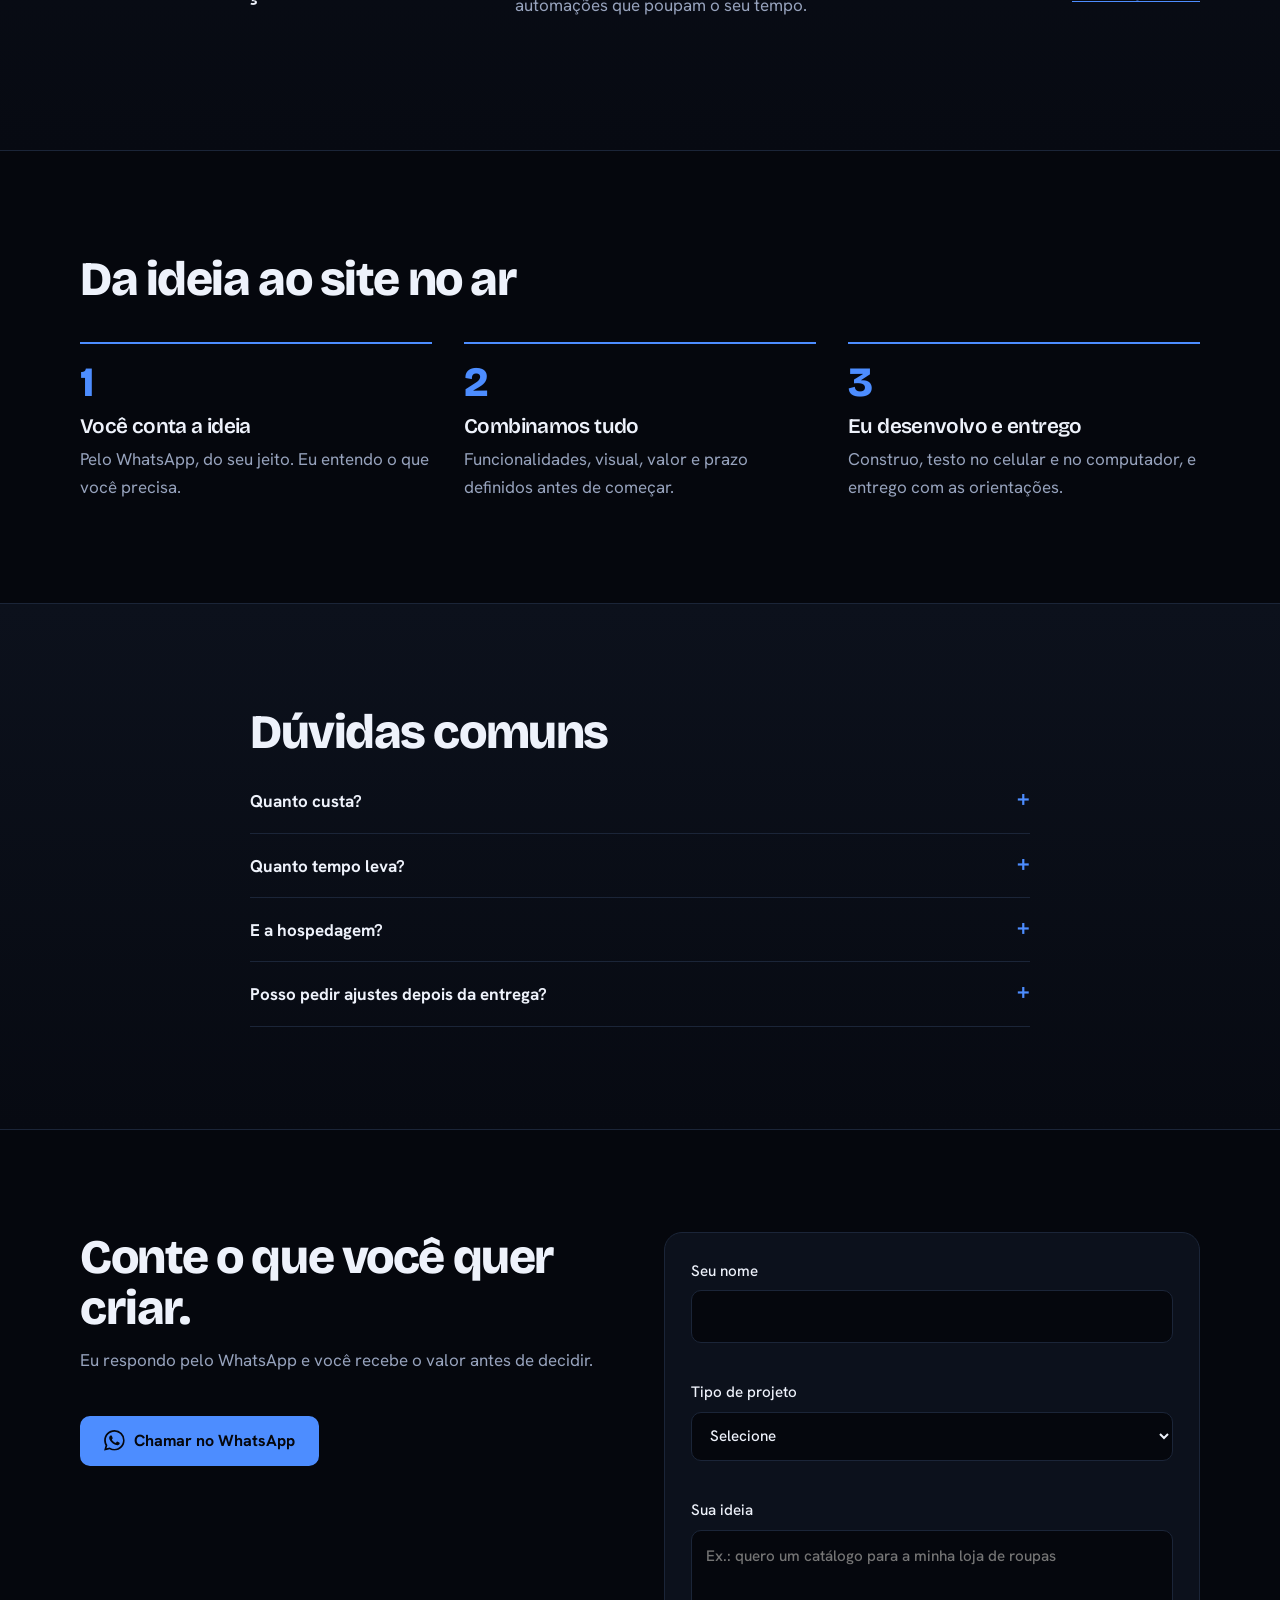
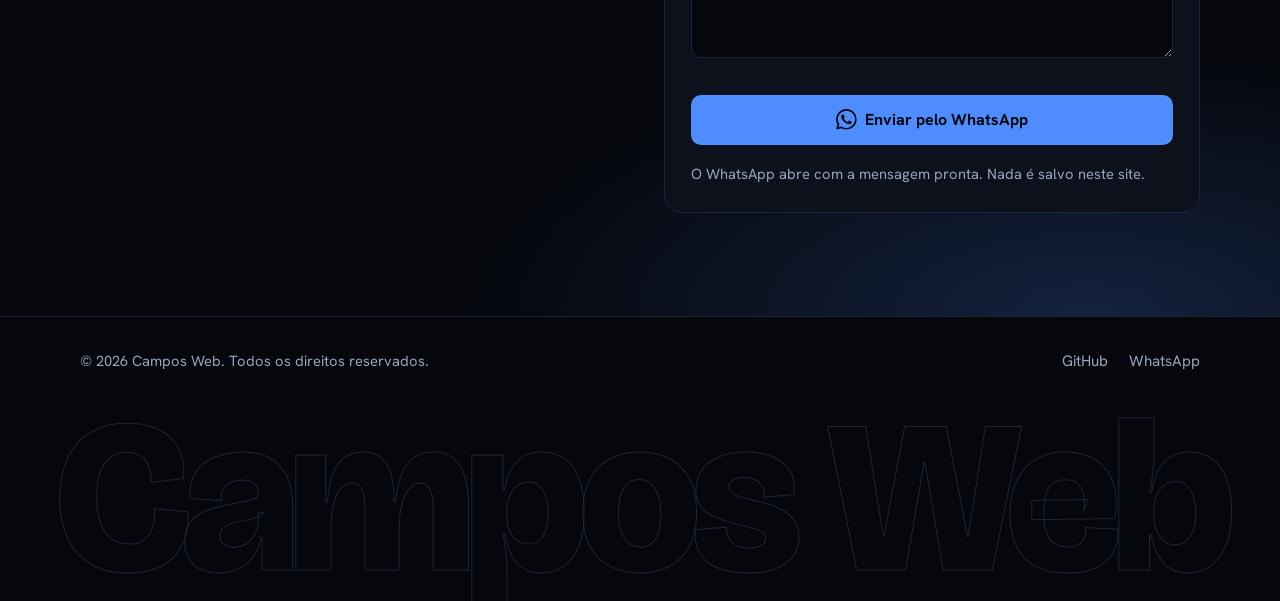
==== commit ebe86360: "Atualização portfolio" ====
--- a/index.html
+++ b/index.html
@@ -3,137 +3,104 @@
 <head>
 <meta charset="utf-8">
 <meta name="viewport" content="width=device-width,initial-scale=1">
-<title>Campos Web | Sites e aplicações sob medida</title>
-<meta name="description" content="Sites personalizados, landing pages, aplicações web e bots feitos sob medida. Conte sua ideia e receba o valor antes de começar.">
-<meta property="og:title" content="Campos Web | Sites e aplicações sob medida">
-<meta property="og:description" content="Você conta a ideia, eu desenvolvo. Sites, aplicações web e bots do seu jeito.">
+<title>Campos Web | Sites, catálogos e bots sob medida</title>
+<meta name="description" content="Sites, catálogos, aplicações web e bots sob medida. Você conta a ideia pelo WhatsApp e recebe o valor antes de começar.">
+<link rel="canonical" href="https://camposeb.github.io/">
+<meta property="og:title" content="Campos Web | Sites, catálogos e bots sob medida">
+<meta property="og:description" content="Você conta a ideia pelo WhatsApp e recebe o valor antes de começar.">
 <meta property="og:type" content="website">
-<meta name="theme-color" content="#0a0d14">
-<link rel="icon" href="data:image/svg+xml,%3Csvg xmlns='http://www.w3.org/2000/svg' viewBox='0 0 32 32'%3E%3Crect width='32' height='32' rx='9' fill='%236d7cff'/%3E%3Cpath d='M13 10l-6 6 6 6M19 10l6 6-6 6' stroke='%23fff' stroke-width='2.5' fill='none' stroke-linecap='round' stroke-linejoin='round'/%3E%3C/svg%3E">
+<meta property="og:url" content="https://camposeb.github.io/">
+<meta property="og:image" content="https://camposeb.github.io/assets/preview.jpg">
+<meta name="theme-color" content="#05070d">
+<link rel="icon" href="assets/logo.png" type="image/png">
 <link rel="preconnect" href="https://fonts.googleapis.com"><link rel="preconnect" href="https://fonts.gstatic.com" crossorigin>
-<link rel="stylesheet" href="https://fonts.googleapis.com/css2?family=Manrope:wght@400;500;700;800&display=swap">
+<link rel="stylesheet" href="https://fonts.googleapis.com/css2?family=Bricolage+Grotesque:wght@600;800&family=Hanken+Grotesk:wght@400;500;700&display=swap">
 <link rel="stylesheet" href="css/style.css">
 </head>
 <body>
 <svg width="0" height="0" style="position:absolute" aria-hidden="true"><symbol id="wa" viewBox="0 0 24 24"><path fill="currentColor" d="M17.472 14.382c-.297-.149-1.758-.867-2.03-.967-.273-.099-.471-.148-.67.15-.197.297-.767.966-.94 1.164-.173.199-.347.223-.644.075-.297-.15-1.255-.463-2.39-1.475-.883-.788-1.48-1.761-1.653-2.059-.173-.297-.018-.458.13-.606.134-.133.298-.347.446-.52.149-.174.198-.298.298-.497.099-.198.05-.371-.025-.52-.075-.149-.669-1.612-.916-2.207-.242-.579-.487-.5-.669-.51-.173-.008-.371-.01-.57-.01-.198 0-.52.074-.792.372-.272.297-1.04 1.016-1.04 2.479 0 1.462 1.065 2.875 1.213 3.074.149.198 2.096 3.2 5.077 4.487.709.306 1.262.489 1.694.625.712.227 1.36.195 1.871.118.571-.085 1.758-.719 2.006-1.413.248-.694.248-1.289.173-1.413-.074-.124-.272-.198-.57-.347m-5.421 7.403h-.004a9.87 9.87 0 01-5.031-1.378l-.361-.214-3.741.982.998-3.648-.235-.374a9.86 9.86 0 01-1.51-5.26c.001-5.45 4.436-9.884 9.888-9.884 2.64 0 5.122 1.03 6.988 2.898a9.825 9.825 0 012.893 6.994c-.003 5.45-4.437 9.884-9.885 9.884m8.413-18.297A11.815 11.815 0 0012.05 0C5.495 0 .16 5.335.157 11.892c0 2.096.547 4.142 1.588 5.945L.057 24l6.305-1.654a11.882 11.882 0 005.683 1.448h.005c6.554 0 11.89-5.335 11.893-11.893a11.821 11.821 0 00-3.48-8.413Z"/></symbol></svg>
+<a class="skip" href="#main">Ir para o conteúdo</a>
 
-<header class="top">
-  <div class="wrap bar">
-    <a class="brand" href="#inicio" aria-label="Campos Web, início">
-      <svg width="30" height="30" viewBox="0 0 32 32" aria-hidden="true"><rect width="32" height="32" rx="9" fill="#6d7cff"/><path d="M13 10l-6 6 6 6M19 10l6 6-6 6" stroke="#fff" stroke-width="2.5" fill="none" stroke-linecap="round" stroke-linejoin="round"/></svg>
-      <span>Campos<b>Web</b></span>
-    </a>
-    <nav aria-label="Principal">
-      <a href="#servicos">Serviços</a>
-      <a href="#projetos">Projetos</a>
-      <a href="#processo">Como funciona</a>
-      <a href="#faq">Dúvidas</a>
-      <a class="btn primary sm" data-wa="Olá! Vim pelo site da Campos Web e quero pedir um orçamento."><svg class="ico" aria-hidden="true"><use href="#wa"/></svg>Pedir orçamento</a>
-    </nav>
+<header class="top"><div class="wrap bar">
+  <a class="brand" href="#inicio" aria-label="Campos Web, início"><svg width="28" height="28" viewBox="0 0 32 32" aria-hidden="true"><rect width="32" height="32" rx="9" fill="#4d8dff"/><path d="M13 10l-6 6 6 6M19 10l6 6-6 6" stroke="#05070d" stroke-width="2.5" fill="none" stroke-linecap="round" stroke-linejoin="round"/></svg>Campos Web</a>
+  <nav aria-label="Principal"><a href="#projetos">Projetos</a><a href="#servicos">Serviços</a><a href="#processo">Como funciona</a><a href="#faq">Dúvidas</a>
+  <a class="btn sm" data-wa="Olá! Vim pelo site da Campos Web e quero um orçamento."><svg class="ico" aria-hidden="true"><use href="#wa"/></svg>Pedir orçamento</a></nav>
+</div></header>
+
+<main id="main">
+<section id="inicio" class="hero"><div class="wrap hero-grid">
+  <div>
+    <h1>Seu site tem que fazer o WhatsApp tocar.</h1>
+    <p class="lead">Faço sites, catálogos, aplicações web e bots sob medida. Você conta a ideia pelo WhatsApp e recebe o valor antes de eu começar.</p>
+    <div class="cta"><a class="btn" data-wa="Olá! Quero criar um projeto com a Campos Web."><svg class="ico" aria-hidden="true"><use href="#wa"/></svg>Pedir orçamento no WhatsApp</a><a class="btn ghost" href="#projetos">Ver projetos</a></div>
+    <p class="muted">Feito em HTML, CSS e JavaScript puros: leve, rápido e sem mensalidade de plataforma.</p>
   </div>
-</header>
-
-<main>
-<section id="inicio" class="hero">
-  <div class="wrap hero-grid">
-    <div>
-      <h1>Seu site feito do seu jeito, pronto para impressionar.</h1>
-      <p class="lead">Sites, aplicações web e bots sob medida. Você conta a ideia, eu cuido do planejamento, do visual e da entrega.</p>
-      <div class="cta">
-        <a class="btn primary" data-wa="Olá! Quero criar um projeto com a Campos Web."><svg class="ico" aria-hidden="true"><use href="#wa"/></svg>Pedir orçamento no WhatsApp</a>
-        <a class="btn ghost" href="#projetos">Ver projetos</a>
-      </div>
-      <p class="muted hint">Você recebe o valor antes de começarmos. Sem surpresas.</p>
-    </div>
-    <aside class="panel" aria-label="O que você recebe">
-      <h2>O que você recebe</h2>
-      <ul class="ticks">
-        <li>Layout exclusivo, criado para a sua ideia</li>
-        <li>Funciona bem no celular, tablet e computador</li>
-        <li>Conversa direta com quem desenvolve</li>
-        <li>Escopo, valor e prazo combinados antes de começar</li>
-      </ul>
-    </aside>
-  </div>
-</section>
-
-<section id="servicos" class="sec">
-  <div class="wrap">
-    <h2>O que posso criar para você</h2>
-    <div class="grid4">
-      <article class="card"><h3>Sites personalizados</h3><p>Aniversários, pedidos de namoro, convites de casamento e homenagens. Algo único para um momento especial.</p><a class="link" data-wa="Olá! Quero um orçamento de site personalizado.">Quero um site assim</a></article>
-      <article class="card"><h3>Landing pages e sites comerciais</h3><p>Apresente seus serviços ou produtos e facilite o contato de novos clientes.</p><a class="link" data-wa="Olá! Quero um orçamento de landing page ou site comercial.">Quero uma página assim</a></article>
-      <article class="card"><h3>Aplicações web</h3><p>Painéis, calculadoras e sistemas sob medida para resolver uma necessidade específica.</p><a class="link" data-wa="Olá! Quero um orçamento de aplicação web.">Quero uma aplicação</a></article>
-      <article class="card"><h3>Bots e automações</h3><p>Bots para comunidades, comandos interativos e automações que poupam o seu tempo.</p><a class="link" data-wa="Olá! Quero um orçamento de bot ou automação.">Quero um bot</a></article>
+  <div class="stage"><span class="ring" aria-hidden="true"></span><span class="ring" aria-hidden="true"></span><span class="ring" aria-hidden="true"></span>
+  <div class="phone" role="img" aria-label="Exemplo de conversa: o cliente pede um catálogo e recebe escopo, prazo e valor antes de começar.">
+    <div class="ph-top"><span class="av">CW</span><div><b>Campos Web</b><small>online</small></div></div>
+    <div class="chat" aria-hidden="true">
+      <p class="msg in" style="--d:.8s">Oi! Vi seu site. Quero um catálogo pra minha loja.</p>
+      <p class="msg out" style="--d:2.2s">Perfeito. Me conta o que você vende e já te passo o valor.</p>
+      <p class="msg in" style="--d:3.8s">Roupa infantil. O cliente escolhe e pede pelo zap.</p>
+      <p class="msg out" style="--d:5.2s">Fechado. Escopo, prazo e valor combinados antes de eu começar.</p>
     </div>
   </div>
-</section>
+  </div>
+</div></section>
 
-<section id="projetos" class="sec alt">
-  <div class="wrap">
-    <h2>Projetos que saíram do papel</h2>
-    <div id="projects" class="grid3"></div>
-    <p class="center"><a class="btn ghost" href="https://github.com/CamposEB" target="_blank" rel="noopener noreferrer">Ver mais no GitHub</a></p>
+<section id="projetos" class="sec"><div class="wrap">
+  <h2>Projetos no ar</h2>
+  <p class="sub">Clique e use. Tudo aqui está publicado.</p>
+  <div id="projects" class="stack"></div>
+</div></section>
+
+<section id="servicos" class="sec alt"><div class="wrap">
+  <h2>O que eu faço</h2>
+  <ul class="rows">
+    <li><h3>Sites e landing pages</h3><p>Páginas com um objetivo claro: levar o visitante a chamar no WhatsApp, preencher um formulário ou comprar. Também faço sites de aniversário, pedido de namoro e convite de casamento.</p><a class="link" data-wa="Olá! Quero um orçamento de site ou landing page.">Pedir orçamento</a></li>
+    <li><h3>Catálogos</h3><p>Vitrine de produtos com filtros e favoritos. O cliente escolhe e fecha o pedido direto no WhatsApp, sem criar conta.</p><a class="link" data-wa="Olá! Quero um orçamento de catálogo de produtos.">Pedir orçamento</a></li>
+    <li><h3>Aplicações web</h3><p>Painéis, calculadoras e sistemas sob medida para resolver uma tarefa específica do seu dia a dia.</p><a class="link" data-wa="Olá! Quero um orçamento de aplicação web.">Pedir orçamento</a></li>
+    <li><h3>Bots e automações</h3><p>Bots para WhatsApp e comunidades, com comandos interativos e automações que poupam o seu tempo.</p><a class="link" data-wa="Olá! Quero um orçamento de bot ou automação.">Pedir orçamento</a></li>
+  </ul>
+</div></section>
+
+<section id="processo" class="sec"><div class="wrap">
+  <h2>Da ideia ao site no ar</h2>
+  <ol class="steps">
+    <li><span>1</span><h3>Você conta a ideia</h3><p>Pelo WhatsApp, do seu jeito. Eu entendo o que você precisa.</p></li>
+    <li><span>2</span><h3>Combinamos tudo</h3><p>Funcionalidades, visual, valor e prazo definidos antes de começar.</p></li>
+    <li><span>3</span><h3>Eu desenvolvo e entrego</h3><p>Construo, testo no celular e no computador, e entrego com as orientações.</p></li>
+  </ol>
+</div></section>
+
+<section id="faq" class="sec alt"><div class="wrap narrow">
+  <h2>Dúvidas comuns</h2>
+  <details><summary>Quanto custa?</summary><p>Depende do tipo de projeto, das funcionalidades e da complexidade. Conte a ideia e eu informo o valor antes de começarmos.</p></details>
+  <details><summary>Quanto tempo leva?</summary><p>Varia conforme a complexidade e é combinado antes do início.</p></details>
+  <details><summary>E a hospedagem?</summary><p>Sites estáticos podem ter hospedagem simples ou gratuita. Aplicações com servidor podem ter custo mensal. Domínio e serviços de terceiros entram no escopo combinado.</p></details>
+  <details><summary>Posso pedir ajustes depois da entrega?</summary><p>Ajustes e manutenção são combinados junto com o escopo, antes de fechar o projeto.</p></details>
+</div></section>
+
+<section id="contato" class="sec"><div class="wrap split">
+  <div>
+    <h2>Conte o que você quer criar.</h2>
+    <p class="sub">Eu respondo pelo WhatsApp e você recebe o valor antes de decidir.</p>
+    <p><a class="btn" data-wa="Olá! Vim pelo site e quero conversar sobre um projeto."><svg class="ico" aria-hidden="true"><use href="#wa"/></svg>Chamar no WhatsApp</a></p>
   </div>
-</section>
-
-<section id="processo" class="sec">
-  <div class="wrap">
-    <h2>Da ideia ao projeto pronto em 3 passos</h2>
-    <ol class="steps">
-      <li><h3>Você conta a ideia</h3><p>Pelo WhatsApp, de forma simples. Eu entendo o que você precisa.</p></li>
-      <li><h3>Combinamos tudo</h3><p>Funcionalidades, visual, valor e prazo definidos antes de começar.</p></li>
-      <li><h3>Eu desenvolvo e entrego</h3><p>Construo, testo e entrego com as orientações necessárias.</p></li>
-    </ol>
-  </div>
-</section>
-
-<section id="faq" class="sec alt">
-  <div class="wrap narrow">
-    <h2>Dúvidas comuns</h2>
-    <details><summary>Quanto custa?</summary><p>Depende do escopo: tipo de projeto, funcionalidades e complexidade. Conte sua ideia e eu informo o valor antes de começarmos.</p></details>
-    <details><summary>Quanto tempo leva?</summary><p>Varia conforme a complexidade e é combinado antes do início.</p></details>
-    <details><summary>Vai funcionar no celular?</summary><p>Sim. Todos os layouts são pensados para celulares, tablets e computadores.</p></details>
-    <details><summary>Posso pedir alterações depois da entrega?</summary><p>Ajustes e manutenção são combinados junto com o escopo, antes de fechar o projeto.</p></details>
-    <details><summary>E a hospedagem?</summary><p>Sites estáticos podem ter hospedagem simples ou gratuita. Aplicações com servidor podem ter custo mensal. Domínio e serviços de terceiros entram no escopo combinado.</p></details>
-  </div>
-</section>
-
-<section id="contato" class="sec">
-  <div class="wrap split">
-    <div>
-      <h2>Tem uma ideia? Vamos tirar ela do papel.</h2>
-      <p>Me conte o que você quer criar. Eu respondo pelo WhatsApp e você recebe o valor antes de decidir.</p>
-      <p class="spaced"><a class="btn primary" data-wa="Olá! Vim pelo site da Campos Web e quero conversar sobre um projeto."><svg class="ico" aria-hidden="true"><use href="#wa"/></svg>Chamar no WhatsApp</a></p>
-    </div>
-    <form id="form" novalidate>
-      <label>Seu nome<input name="nome" autocomplete="name" required><small></small></label>
-      <label>Tipo de projeto
-        <select name="tipo" required>
-          <option value="">Selecione</option>
-          <option>Site personalizado</option>
-          <option>Landing page ou site comercial</option>
-          <option>Aplicação web</option>
-          <option>Bot ou automação</option>
-          <option>Outro</option>
-        </select><small></small>
-      </label>
-      <label>Sua ideia<textarea name="ideia" rows="4" required minlength="10" placeholder="Conte em poucas palavras o que você quer criar"></textarea><small></small></label>
-      <button class="btn primary" type="submit"><svg class="ico" aria-hidden="true"><use href="#wa"/></svg>Enviar pelo WhatsApp</button>
-      <p id="status" class="muted" role="status">O WhatsApp abre com a mensagem pronta. Nada é salvo neste site.</p>
-    </form>
-  </div>
-</section>
+  <form id="form" novalidate>
+    <label>Seu nome<input name="nome" autocomplete="name" required><small></small></label>
+    <label>Tipo de projeto<select name="tipo" required><option value="">Selecione</option><option>Site ou landing page</option><option>Catálogo de produtos</option><option>Aplicação web</option><option>Bot ou automação</option><option>Outro</option></select><small></small></label>
+    <label>Sua ideia<textarea name="ideia" rows="4" required minlength="10" placeholder="Ex.: quero um catálogo para a minha loja de roupas"></textarea><small></small></label>
+    <button class="btn" type="submit"><svg class="ico" aria-hidden="true"><use href="#wa"/></svg>Enviar pelo WhatsApp</button>
+    <p id="status" class="muted" role="status">O WhatsApp abre com a mensagem pronta. Nada é salvo neste site.</p>
+  </form>
+</div></section>
 </main>
 
-<footer>
-  <div class="wrap foot">
-    <p class="muted">© <span id="year"></span> Campos Web. Todos os direitos reservados.</p>
-    <nav aria-label="Rodapé"><a href="https://github.com/CamposEB" target="_blank" rel="noopener noreferrer">GitHub</a><a data-wa="Olá! Vim pelo site da Campos Web.">WhatsApp</a></nav>
-  </div>
-</footer>
+<footer><div class="wrap foot"><p class="muted">© <span id="year"></span> Campos Web. Todos os direitos reservados.</p>
+<nav aria-label="Rodapé"><a href="https://github.com/CamposEB" target="_blank" rel="noopener noreferrer">GitHub</a><a data-wa="Olá! Vim pelo site da Campos Web.">WhatsApp</a></nav></div><div class="mark" aria-hidden="true">Campos Web</div></footer>
 
-<a class="float-wa" data-wa="Olá! Vim pelo site da Campos Web e quero conversar sobre um projeto." aria-label="Chamar no WhatsApp"><svg class="ico" aria-hidden="true"><use href="#wa"/></svg><span class="txt">Fale comigo</span></a>
+<a class="float-wa" data-wa="Olá! Vim pelo site da Campos Web." aria-label="Chamar no WhatsApp"><svg class="ico" aria-hidden="true"><use href="#wa"/></svg></a>
 
 <script src="js/projects.js"></script>
 <script src="js/main.js"></script>
--- a/css/style.css
+++ b/css/style.css
@@ -1,96 +1,132 @@
-:root{--bg:#0a0d14;--s:#11151f;--b:#232a3b;--t:#eef1f8;--m:#a0a9bd;--a:#6d7cff;--a2:#9b7dff;color-scheme:dark}
+:root{--bg:#05070d;--s:#0c111c;--l:#1b2538;--t:#eef2fb;--m:#97a3bd;--a:#4d8dff;--wa:#25d366;--fd:'Bricolage Grotesque',system-ui,sans-serif;color-scheme:dark}
 *{box-sizing:border-box;margin:0}
-html{scroll-behavior:smooth;scroll-padding-top:76px}
-body{background:var(--bg);color:var(--t);font:400 1rem/1.65 Manrope,system-ui,-apple-system,"Segoe UI",sans-serif;-webkit-font-smoothing:antialiased}
-.wrap{width:min(1080px,100% - 40px);margin-inline:auto}
-h1,h2,h3{line-height:1.15;letter-spacing:-.02em}
-h1{font-size:clamp(2.2rem,5.6vw,3.6rem);font-weight:800}
-h2{font-size:clamp(1.5rem,3.4vw,2.2rem);font-weight:800;margin-bottom:1.6rem;max-width:24ch}
-h3{font-size:1.1rem;margin-bottom:.4rem}
-p{max-width:60ch}
+html{scroll-behavior:smooth;scroll-padding-top:84px}
+body{background:var(--bg);color:var(--t);font:400 1.0625rem/1.65 'Hanken Grotesk',system-ui,-apple-system,sans-serif;-webkit-font-smoothing:antialiased;overflow-x:hidden}
+.wrap{width:min(1120px,100% - 40px);margin-inline:auto}
+h1,h2,h3{font-family:var(--fd);line-height:1.05;letter-spacing:-.03em}
+h1{font-size:clamp(2.5rem,6.2vw,4.8rem);font-weight:800;margin-bottom:1.4rem;max-width:14ch;background:linear-gradient(180deg,#fff 35%,#a9c4ff);-webkit-background-clip:text;background-clip:text;color:transparent}
+h2{font-size:clamp(1.9rem,4.2vw,3rem);font-weight:800;margin-bottom:.8rem}
+h3{font-size:1.3rem;font-weight:600;margin-bottom:.4rem}
+p{max-width:58ch}
 a{color:inherit}
-:focus-visible{outline:2px solid var(--a2);outline-offset:3px}
+:focus-visible{outline:3px solid var(--a);outline-offset:3px}
 .muted{color:var(--m);font-size:.92rem}
-.center{text-align:center;margin:2rem auto 0;max-width:none}
-.spaced{margin-top:1.4rem}
+.sub{color:var(--m);margin-bottom:2.6rem}
+.skip{position:absolute;left:12px;top:-60px;background:var(--a);color:var(--bg);padding:.6rem 1rem;border-radius:8px;font-weight:700;z-index:99;text-decoration:none}
+.skip:focus{top:12px}
 
-.btn{display:inline-flex;align-items:center;justify-content:center;min-height:48px;padding:.7rem 1.4rem;border-radius:8px;font-weight:700;text-decoration:none;cursor:pointer;border:1px solid var(--b);background:transparent;color:var(--t);font:700 .95rem Manrope,system-ui,sans-serif;transition:border-color .15s,filter .15s}
-.btn:hover{border-color:var(--a)}
-.btn.primary{background:linear-gradient(135deg,var(--a),var(--a2));border-color:transparent;color:#fff}
-.btn.primary:hover{filter:brightness(1.1)}
-.btn.sm{min-height:40px;padding:.4rem 1rem;font-size:.88rem}
-.ico{width:1.25em;height:1.25em;margin-right:.5rem;flex:none}
-.link{color:var(--a);font-weight:700;text-decoration:none;cursor:pointer;margin-top:auto}
-.link:hover{text-decoration:underline}
+.btn{display:inline-flex;align-items:center;justify-content:center;gap:.55rem;min-height:50px;padding:.7rem 1.4rem;border-radius:10px;border:2px solid var(--a);background:var(--a);color:var(--bg);font:700 1rem 'Hanken Grotesk',system-ui,sans-serif;text-decoration:none;cursor:pointer;transition:transform .15s,background .15s}
+.btn:hover{transform:translateY(-2px);background:#7aa9ff}
+.btn:active{transform:translateY(0)}
+.btn.ghost{background:transparent;color:var(--t);border-color:var(--l)}
+.btn.ghost:hover{border-color:var(--t);background:transparent}
+.btn.sm{min-height:42px;padding:.4rem 1.05rem;font-size:.92rem}
+.ico{width:1.3em;height:1.3em;flex:none}
+.link{color:var(--a);font-weight:700;text-underline-offset:4px;cursor:pointer}
 
-.top{position:sticky;top:0;z-index:20;background:rgba(10,13,20,.94);border-bottom:1px solid var(--b)}
-.bar{display:flex;align-items:center;justify-content:space-between;height:66px}
-.brand{display:flex;align-items:center;gap:.6rem;text-decoration:none;font-weight:500;font-size:1.15rem}
-.brand b{font-weight:800;color:var(--a)}
-.top nav{display:flex;gap:1.4rem;align-items:center}
-.top nav a:not(.btn){display:none;text-decoration:none;color:var(--m);font-size:.93rem;font-weight:500}
+.top{position:sticky;top:0;z-index:40;background:rgba(5,7,13,.88);backdrop-filter:blur(12px);border-bottom:1px solid var(--l)}
+.bar{display:flex;align-items:center;justify-content:space-between;height:68px}
+.brand{display:flex;align-items:center;gap:.6rem;text-decoration:none;font:800 1.2rem var(--fd);letter-spacing:-.02em}
+.top nav{display:flex;align-items:center;gap:1.6rem}
+.top nav a:not(.btn){display:none;text-decoration:none;color:var(--m);font-size:.95rem;font-weight:500}
 .top nav a:not(.btn):hover{color:var(--t)}
 
-.hero{padding:clamp(3rem,8vw,6rem) 0;background:radial-gradient(60% 70% at 85% 10%,rgba(109,124,255,.16),transparent 70%)}
-.hero-grid{display:grid;gap:2.5rem;align-items:center}
-.lead{font-size:1.15rem;color:var(--m);margin:1.2rem 0 2rem}
-.cta{display:flex;flex-wrap:wrap;gap:.8rem}
-.hint{margin-top:1rem}
-.panel{background:var(--s);border:1px solid var(--b);border-radius:14px;padding:1.6rem}
-.panel h2{font-size:1.2rem;margin-bottom:1rem}
-.ticks{list-style:none;padding:0;display:grid;gap:.8rem}
-.ticks li{position:relative;padding-left:1.8rem}
-.ticks li::before{content:"";position:absolute;left:0;top:.35em;width:1.05rem;height:1.05rem;border-radius:50%;background:var(--a) url("data:image/svg+xml,%3Csvg xmlns='http://www.w3.org/2000/svg' viewBox='0 0 16 16'%3E%3Cpath d='M4.5 8.5l2.2 2.2 4.8-5' stroke='%23fff' stroke-width='1.8' fill='none' stroke-linecap='round' stroke-linejoin='round'/%3E%3C/svg%3E") center/100% no-repeat}
+.hero{padding:clamp(3rem,8vw,6.5rem) 0 clamp(4rem,9vw,7rem)}
+.hero-grid{display:grid;gap:3.5rem;align-items:center}
+.lead{font-size:1.2rem;color:var(--m);margin-bottom:2rem}
+.cta{display:flex;flex-wrap:wrap;gap:.8rem;margin-bottom:1.4rem}
 
-.sec{padding:clamp(3.2rem,7vw,5.5rem) 0}
-.alt{background:var(--s);border-block:1px solid var(--b)}
-.split{display:grid;gap:2.5rem;align-items:start}
-.grid3,.grid4{display:grid;gap:1.2rem}
-.card{background:var(--s);border:1px solid var(--b);border-radius:12px;padding:1.5rem;display:flex;flex-direction:column;gap:.6rem}
-.alt .card{background:var(--bg)}
-.card p{color:var(--m);font-size:.95rem}
-.tag{font-size:.82rem;color:var(--a2);font-weight:700}
+.phone{width:min(330px,100%);margin-inline:auto;background:#070b14;border:2px solid var(--l);border-radius:30px;overflow:hidden;transform:rotate(2.5deg);box-shadow:14px 14px 0 var(--a)}
+.ph-top{display:flex;align-items:center;gap:.7rem;padding:.9rem 1.1rem;background:var(--s);border-bottom:1px solid var(--l)}
+.ph-top small{display:block;color:var(--wa);font-size:.78rem;line-height:1.2}
+.ph-top b{font-size:.98rem}
+.av{display:grid;place-items:center;width:38px;height:38px;border-radius:50%;background:var(--a);color:var(--bg);font:800 .8rem var(--fd)}
+.chat{display:flex;flex-direction:column;gap:.7rem;padding:1.2rem 1rem 1.6rem;min-height:370px}
+.msg{max-width:84%;padding:.6rem .85rem;border-radius:14px;font-size:.95rem;line-height:1.45;animation:pop .45s cubic-bezier(.2,.8,.2,1) var(--d) both}
+.msg.in{align-self:flex-start;background:#131b2c;border-bottom-left-radius:4px}
+.msg.out{align-self:flex-end;background:#1f4fd1;border-bottom-right-radius:4px}
+@keyframes pop{from{opacity:0;transform:translateY(10px) scale(.95)}to{opacity:1;transform:none}}
+
+.sec{padding:clamp(4rem,8vw,6.5rem) 0}
+.alt{background:var(--s);border-block:1px solid var(--l)}
+
+.stack{display:grid;gap:1.6rem}
+.pcard{display:grid;gap:1.6rem;background:var(--s);border:1px solid var(--l);border-radius:18px;padding:1.4rem}
+.pinfo{display:flex;flex-direction:column;gap:.8rem}
+.tag{align-self:flex-start;background:var(--bg);border:1px solid var(--l);border-radius:6px;padding:.15rem .6rem;font-size:.82rem;color:var(--a);font-weight:700}
+.pinfo p{color:var(--m);font-size:1rem}
+.pinfo p strong{color:var(--t)}
 .chips{list-style:none;padding:0;display:flex;flex-wrap:wrap;gap:.4rem}
-.chips li{font-size:.78rem;border:1px solid var(--b);border-radius:99px;padding:.1rem .65rem;color:var(--m)}
-.actions{display:flex;flex-wrap:wrap;gap:.6rem;margin-top:auto;padding-top:.8rem}
+.chips li{font-size:.82rem;border:1px solid var(--l);border-radius:99px;padding:.1rem .7rem;color:var(--m)}
+.actions{display:flex;flex-wrap:wrap;gap:.7rem;margin-top:auto;padding-top:.8rem}
+.frame{align-self:start;border:1px solid var(--l);border-radius:10px;overflow:hidden;background:#070b14}
+.fbar{display:flex;align-items:center;gap:6px;padding:.55rem .8rem;background:#070b14;border-bottom:1px solid var(--l);font-size:.78rem;color:var(--m)}
+.fbar i{width:9px;height:9px;border-radius:50%;background:var(--l)}
+.fbar span{margin-left:.5rem;overflow:hidden;text-overflow:ellipsis;white-space:nowrap}
+.frame img,.ph{display:block;width:100%;aspect-ratio:16/10;object-fit:cover;object-position:top center}
+.ph{display:grid;place-items:center;background:var(--bg);font:800 clamp(4rem,12vw,7rem) var(--fd);color:var(--l)}
 
-.steps{list-style:none;padding:0;display:grid;gap:1.2rem;counter-reset:s}
-.steps li{counter-increment:s;background:var(--s);border:1px solid var(--b);border-radius:12px;padding:1.4rem}
-.steps li::before{content:counter(s);display:grid;place-items:center;width:30px;height:30px;border-radius:50%;background:var(--a);color:#fff;font-weight:800;font-size:.85rem;margin-bottom:.8rem}
+.rows{list-style:none;padding:0}
+.rows li{display:grid;gap:.5rem;padding:1.8rem 0;border-top:1px solid var(--l);align-items:start}
+.rows li:first-child{border-top:0;padding-top:.4rem}
+.rows h3{font-size:1.6rem;margin:0}
+.rows p{color:var(--m)}
+
+.steps{list-style:none;padding:0;display:grid;gap:2rem;margin-top:2.4rem}
+.steps li{border-top:2px solid var(--a);padding-top:1.1rem}
+.steps span{display:block;font:800 2.6rem/1 var(--fd);color:var(--a);margin-bottom:.8rem}
 .steps p{color:var(--m)}
 
-.narrow{max-width:760px}
-details{border-bottom:1px solid var(--b);padding:1rem 0}
+.narrow{max-width:780px}
+details{border-bottom:1px solid var(--l);padding:1.1rem 0}
 summary{cursor:pointer;font-weight:700;list-style:none;display:flex;justify-content:space-between;gap:1rem}
 summary::-webkit-details-marker{display:none}
-summary::after{content:"+";color:var(--a);font-size:1.3rem;line-height:1}
-details[open] summary::after{content:"−"}
+summary::after{content:"+";color:var(--a);font-size:1.4rem;line-height:1;transition:transform .2s}
+details[open] summary::after{transform:rotate(45deg)}
 details p{margin-top:.7rem;color:var(--m)}
 
-form{display:grid;gap:1rem;background:var(--s);border:1px solid var(--b);border-radius:14px;padding:1.5rem}
-label{display:grid;gap:.35rem;font-weight:500;font-size:.92rem}
-input,select,textarea{font:inherit;background:var(--bg);color:var(--t);border:1px solid var(--b);border-radius:8px;padding:.75rem .8rem;width:100%}
-input:focus,select:focus,textarea:focus{border-color:var(--a);outline:none}
-.err input,.err select,.err textarea{border-color:#ff6b7a}
-small{color:#ff8a96;min-height:1em}
+.split{display:grid;gap:3rem;align-items:start}
+form{display:grid;gap:1.1rem;background:var(--s);border:1px solid var(--l);border-radius:18px;padding:1.6rem}
+label{display:grid;gap:.4rem;font-weight:500;font-size:.95rem}
+input,select,textarea{font:inherit;background:var(--bg);color:var(--t);border:1px solid var(--l);border-radius:10px;padding:.8rem .9rem;width:100%}
+input:focus,select:focus,textarea:focus{border-color:var(--a);outline:none;box-shadow:0 0 0 3px rgba(77,141,255,.3)}
+.err input,.err select,.err textarea{border-color:#ff7b86}
+small{color:#ff9aa2;min-height:1em;font-size:.82rem}
 
-footer{border-top:1px solid var(--b);padding:2rem 0 5rem}
+footer{border-top:1px solid var(--l);padding:2rem 0 5.5rem}
 .foot{display:flex;flex-wrap:wrap;gap:1rem;justify-content:space-between;align-items:center}
-.foot nav{display:flex;gap:1.2rem}
-.foot nav a{color:var(--m);text-decoration:none;font-size:.92rem}
+.foot nav{display:flex;gap:1.3rem}
+.foot nav a{color:var(--m);text-decoration:none;font-size:.95rem}
 .foot nav a:hover{color:var(--t)}
+.float-wa{position:fixed;right:16px;bottom:16px;z-index:45;display:grid;place-items:center;width:58px;height:58px;border-radius:50%;background:var(--wa);color:#fff;box-shadow:0 8px 24px rgba(0,0,0,.4)}
+.float-wa .ico{width:30px;height:30px}
 
-
-.float-wa{position:fixed;right:16px;bottom:16px;z-index:30;display:inline-flex;align-items:center;justify-content:center;width:60px;height:60px;border-radius:50%;background:#25d366;color:#fff;text-decoration:none;font-weight:800;box-shadow:0 8px 24px rgba(0,0,0,.45),0 0 0 4px rgba(37,211,102,.25)}
-.float-wa .ico{width:32px;height:32px;margin:0}
-.float-wa .txt{display:none}
-.float-wa:hover{filter:brightness(1.08)}
-@media (prefers-reduced-motion:reduce){html{scroll-behavior:auto}}
-@media (min-width:700px){.float-wa{width:auto;padding:0 1.3rem 0 1rem;border-radius:99px}.float-wa .ico{margin-right:.5rem}.float-wa .txt{display:inline}.grid3{grid-template-columns:repeat(2,1fr)}.grid4{grid-template-columns:repeat(2,1fr)}}
+@media (min-width:700px){.pcard{padding:1.8rem}.steps{grid-template-columns:repeat(3,1fr)}}
 @media (min-width:900px){
 .top nav a:not(.btn){display:inline}
-.hero-grid{grid-template-columns:1.2fr 1fr}
+.hero-grid{grid-template-columns:1.25fr 1fr}
 .split{grid-template-columns:1fr 1fr}
-.grid3{grid-template-columns:repeat(3,1fr)}.grid4{grid-template-columns:repeat(4,1fr)}
-.steps{grid-template-columns:repeat(3,1fr)}
-}+.rows li{grid-template-columns:1fr 1.3fr auto;gap:2rem;align-items:center}
+.stack{gap:2.2rem}
+.pcard{grid-template-columns:.85fr 1.15fr;gap:2.6rem;padding:2rem;position:sticky;top:calc(88px + var(--i,0) * 20px)}
+}
+@media (prefers-reduced-motion:reduce){html{scroll-behavior:auto}.msg{animation:none}.btn,summary::after{transition:none}.btn:hover{transform:none}.phone{transform:none}}
+
+/* ===== Fundo e atmosfera ===== */
+.hero{position:relative;isolation:isolate;overflow:hidden}
+.hero::before{content:"";position:absolute;inset:0;z-index:-2;background-image:radial-gradient(rgba(77,141,255,.28) 1.2px,transparent 1.4px);background-size:26px 26px;-webkit-mask-image:radial-gradient(ellipse 75% 85% at 68% 42%,#000 10%,transparent 78%);mask-image:radial-gradient(ellipse 75% 85% at 68% 42%,#000 10%,transparent 78%)}
+.hero::after{content:"";position:absolute;inset:0;z-index:-1;background:radial-gradient(520px circle at var(--mx,72%) var(--my,38%),rgba(77,141,255,.22),transparent 62%)}
+.stage{position:relative;display:grid;place-items:center;padding:1.5rem 0}
+.phone{position:relative;z-index:1}
+.ring{position:absolute;left:50%;top:50%;width:340px;height:340px;margin:-170px 0 0 -170px;border:1.5px solid rgba(77,141,255,.5);border-radius:50%;opacity:0;animation:ring 7s cubic-bezier(.2,.6,.3,1) infinite}
+.ring:nth-child(2){animation-delay:2.3s}
+.ring:nth-child(3){animation-delay:4.6s}
+@keyframes ring{0%{transform:scale(.7);opacity:.75}100%{transform:scale(2.7);opacity:0}}
+#projetos{background:radial-gradient(760px 320px at 8% 0,rgba(77,141,255,.14),transparent 70%)}
+.alt{background:linear-gradient(180deg,#0c111c,#070a12)}
+#servicos{background:linear-gradient(180deg,#0c111c,#070a12),repeating-linear-gradient(90deg,transparent 0 119px,rgba(77,141,255,.07) 119px 120px);background-blend-mode:normal}
+#contato{background:radial-gradient(900px 380px at 85% 100%,rgba(77,141,255,.2),transparent 70%)}
+footer{padding-bottom:0;overflow:hidden}
+.foot{padding-bottom:1.5rem}
+.mark{font:800 clamp(3.5rem,17vw,14rem)/.78 var(--fd);letter-spacing:-.05em;text-align:center;white-space:nowrap;color:transparent;-webkit-text-stroke:1px var(--l);user-select:none;margin-top:1rem;padding-bottom:.08em}
+@media (prefers-reduced-motion:reduce){.ring{animation:none;opacity:.3}.ring:nth-child(2){transform:scale(1.5);opacity:.2}.ring:nth-child(3){transform:scale(2.2);opacity:.12}}
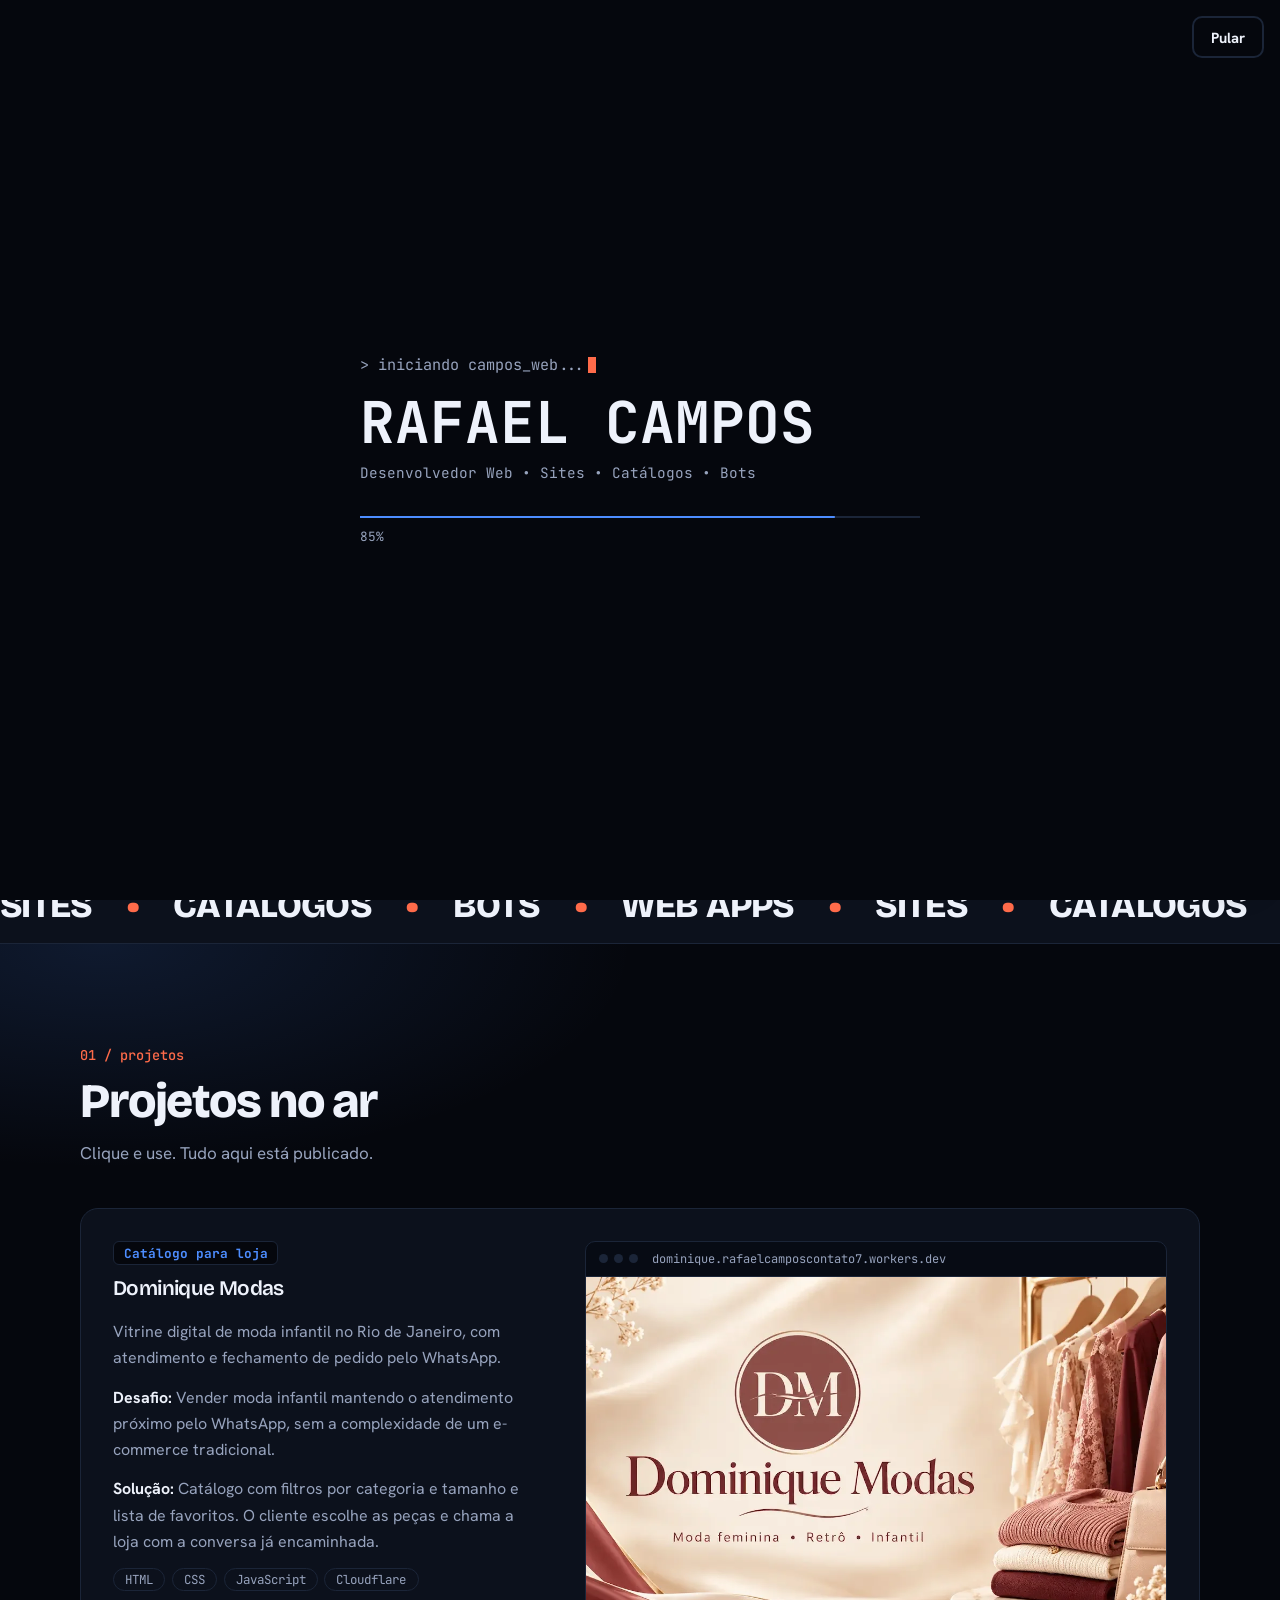
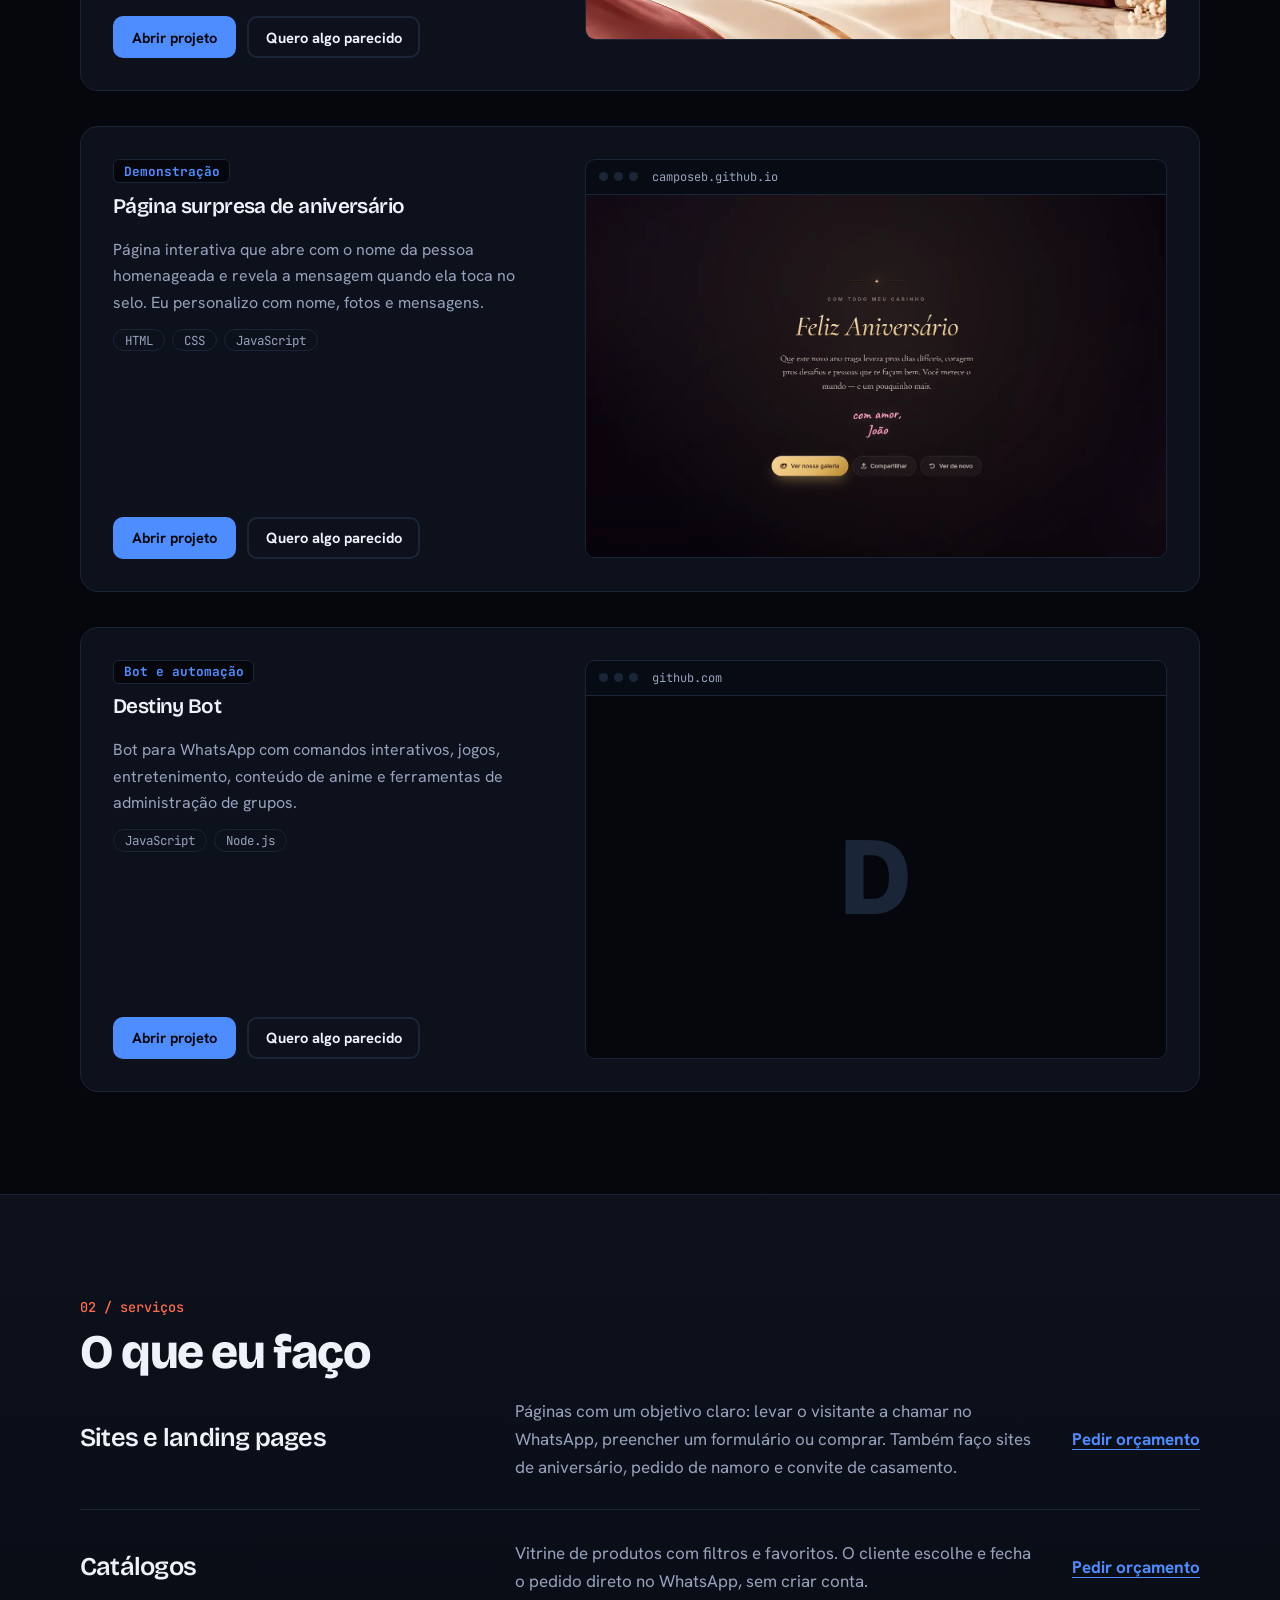
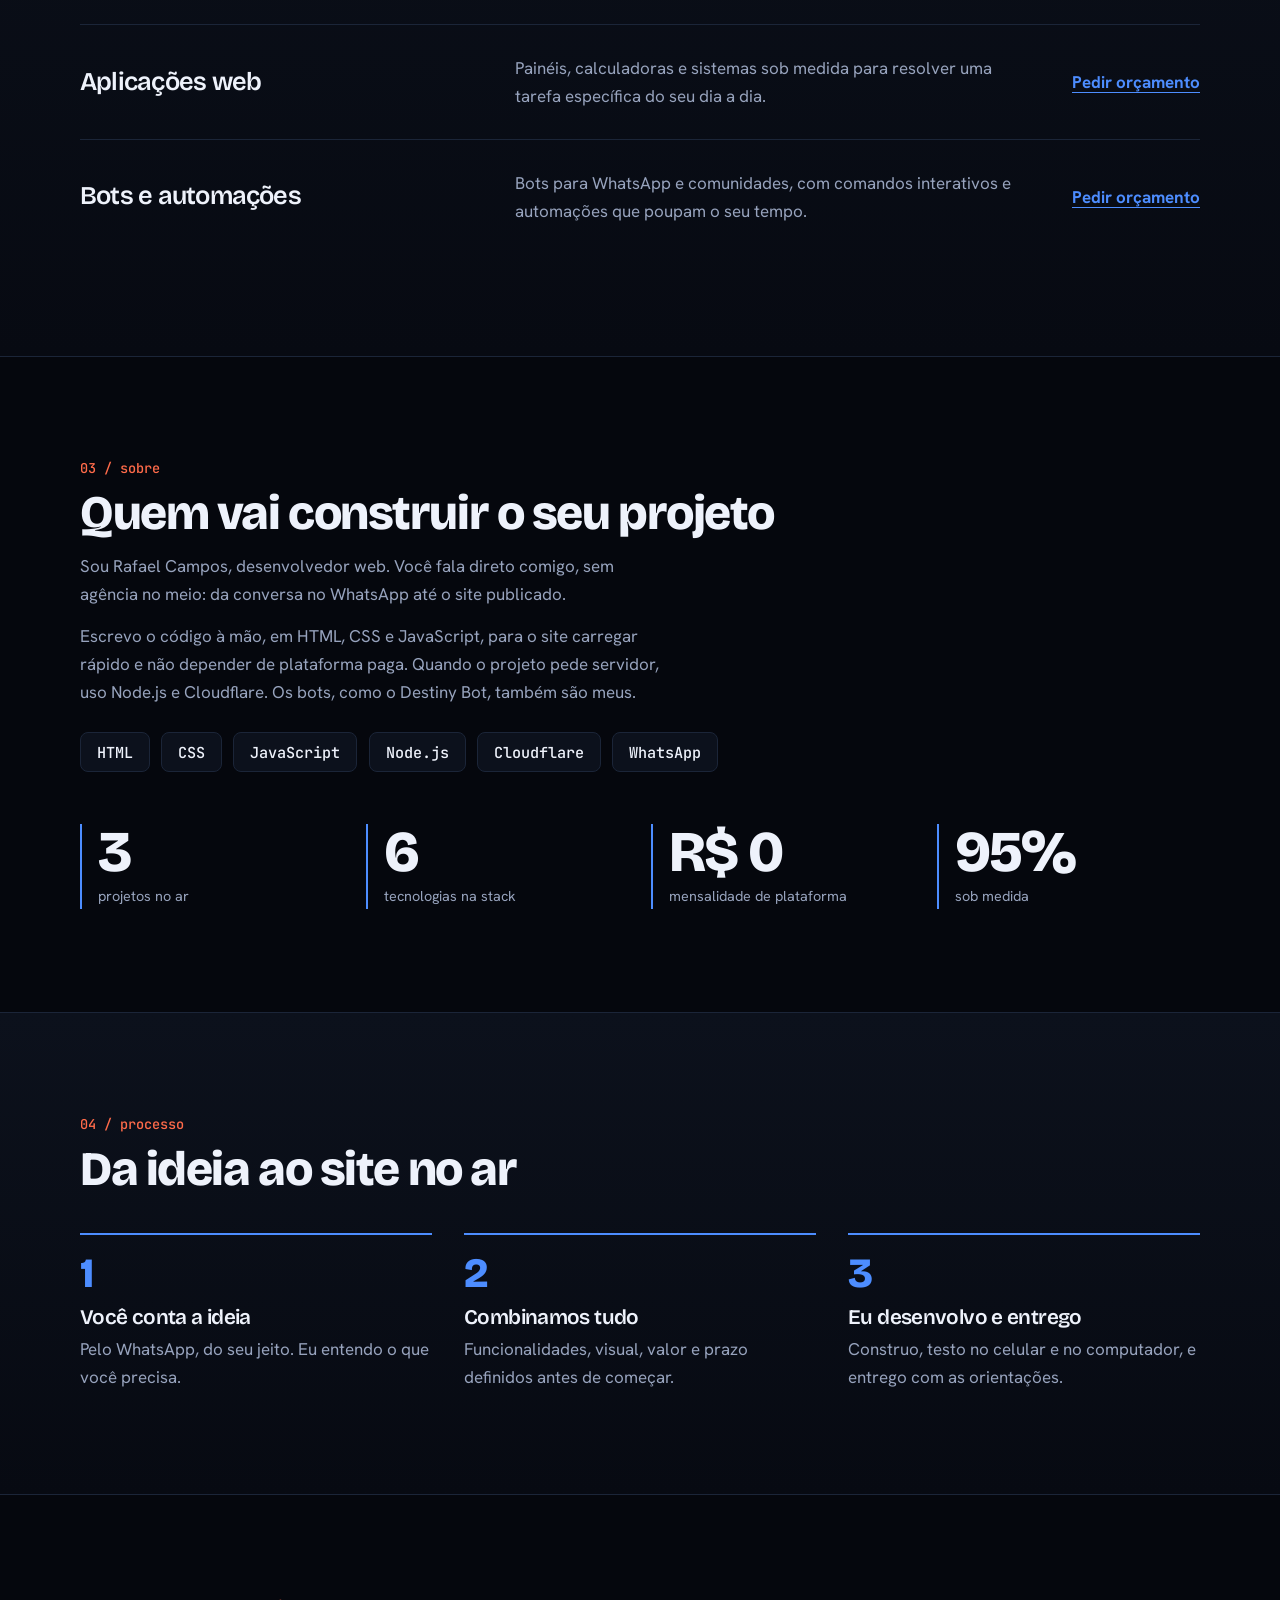
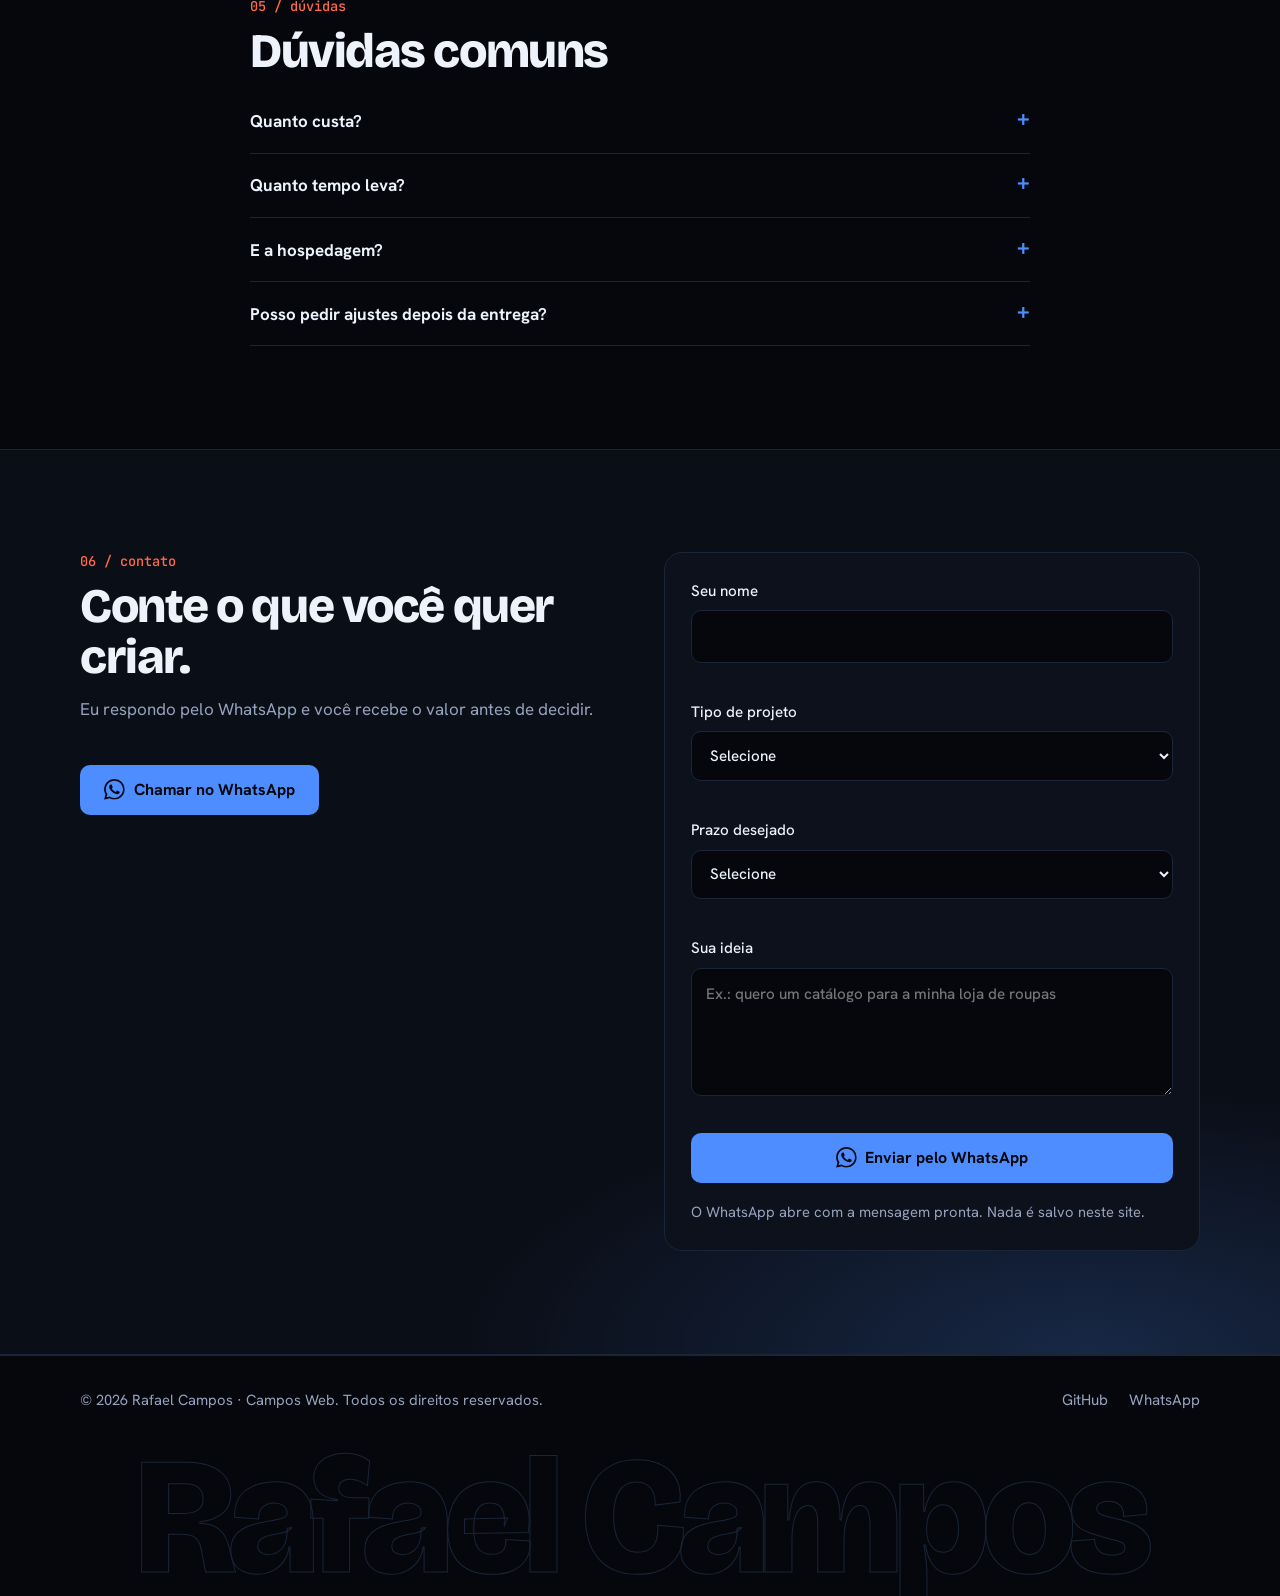
==== commit 382eb7b5: "atualização 1.0 portfolio" ====
--- a/index.html
+++ b/index.html
@@ -3,59 +3,80 @@
 <head>
 <meta charset="utf-8">
 <meta name="viewport" content="width=device-width,initial-scale=1">
-<title>Campos Web | Sites, catálogos e bots sob medida</title>
-<meta name="description" content="Sites, catálogos, aplicações web e bots sob medida. Você conta a ideia pelo WhatsApp e recebe o valor antes de começar.">
+<title>Rafael Campos | Campos Web: sites, catálogos e bots sob medida</title>
+<meta name="description" content="Rafael Campos, desenvolvedor web. Sites, catálogos, aplicações web e bots sob medida. Você conta a ideia pelo WhatsApp e recebe o valor antes de começar.">
 <link rel="canonical" href="https://camposeb.github.io/">
-<meta property="og:title" content="Campos Web | Sites, catálogos e bots sob medida">
-<meta property="og:description" content="Você conta a ideia pelo WhatsApp e recebe o valor antes de começar.">
+<meta property="og:title" content="Rafael Campos | Campos Web">
+<meta property="og:description" content="Sites, catálogos e bots sob medida. Você recebe o valor antes de começar.">
 <meta property="og:type" content="website">
 <meta property="og:url" content="https://camposeb.github.io/">
 <meta property="og:image" content="https://camposeb.github.io/assets/preview.jpg">
 <meta name="theme-color" content="#05070d">
+<script type="application/ld+json">{"@context":"https://schema.org","@type":"ProfessionalService","name":"Campos Web","url":"https://camposeb.github.io/","description":"Sites, catálogos, aplicações web e bots sob medida, com orçamento pelo WhatsApp.","areaServed":"BR","founder":{"@type":"Person","name":"Rafael Campos"},"serviceType":["Criação de sites","Catálogos online","Aplicações web","Bots e automações"],"sameAs":["https://github.com/CamposEB"]}</script>
 <link rel="icon" href="assets/logo.png" type="image/png">
+<script>(function(){var r=document.documentElement;r.classList.add('js');try{if(!sessionStorage.getItem('cw-intro')&&!matchMedia('(prefers-reduced-motion:reduce)').matches){r.classList.add('intro-on');setTimeout(function(){r.classList.remove('intro-on')},7000)}}catch(e){}})()</script>
 <link rel="preconnect" href="https://fonts.googleapis.com"><link rel="preconnect" href="https://fonts.gstatic.com" crossorigin>
-<link rel="stylesheet" href="https://fonts.googleapis.com/css2?family=Bricolage+Grotesque:wght@600;800&family=Hanken+Grotesk:wght@400;500;700&display=swap">
+<link rel="stylesheet" href="https://fonts.googleapis.com/css2?family=Bricolage+Grotesque:wght@600;800&family=Hanken+Grotesk:wght@400;500;700&family=JetBrains+Mono:wght@400;500;700&display=swap">
 <link rel="stylesheet" href="css/style.css">
 </head>
 <body>
 <svg width="0" height="0" style="position:absolute" aria-hidden="true"><symbol id="wa" viewBox="0 0 24 24"><path fill="currentColor" d="M17.472 14.382c-.297-.149-1.758-.867-2.03-.967-.273-.099-.471-.148-.67.15-.197.297-.767.966-.94 1.164-.173.199-.347.223-.644.075-.297-.15-1.255-.463-2.39-1.475-.883-.788-1.48-1.761-1.653-2.059-.173-.297-.018-.458.13-.606.134-.133.298-.347.446-.52.149-.174.198-.298.298-.497.099-.198.05-.371-.025-.52-.075-.149-.669-1.612-.916-2.207-.242-.579-.487-.5-.669-.51-.173-.008-.371-.01-.57-.01-.198 0-.52.074-.792.372-.272.297-1.04 1.016-1.04 2.479 0 1.462 1.065 2.875 1.213 3.074.149.198 2.096 3.2 5.077 4.487.709.306 1.262.489 1.694.625.712.227 1.36.195 1.871.118.571-.085 1.758-.719 2.006-1.413.248-.694.248-1.289.173-1.413-.074-.124-.272-.198-.57-.347m-5.421 7.403h-.004a9.87 9.87 0 01-5.031-1.378l-.361-.214-3.741.982.998-3.648-.235-.374a9.86 9.86 0 01-1.51-5.26c.001-5.45 4.436-9.884 9.888-9.884 2.64 0 5.122 1.03 6.988 2.898a9.825 9.825 0 012.893 6.994c-.003 5.45-4.437 9.884-9.885 9.884m8.413-18.297A11.815 11.815 0 0012.05 0C5.495 0 .16 5.335.157 11.892c0 2.096.547 4.142 1.588 5.945L.057 24l6.305-1.654a11.882 11.882 0 005.683 1.448h.005c6.554 0 11.89-5.335 11.893-11.893a11.821 11.821 0 00-3.48-8.413Z"/></symbol></svg>
+
+<!-- Intro: camada por cima; o site já existe por baixo -->
+<div id="intro" aria-hidden="true">
+  <div class="i-h t"></div><div class="i-h b"></div>
+  <button class="i-skip btn ghost sm" type="button">Pular</button>
+  <div class="i-core">
+    <p class="i-line"></p>
+    <p class="i-name"></p>
+    <p class="i-sub">Desenvolvedor Web • Sites • Catálogos • Bots</p>
+    <div class="i-bar"><i></i></div><p class="i-pct">0%</p>
+  </div>
+</div>
+<div id="prog" aria-hidden="true"></div>
+<div id="cur" aria-hidden="true"></div>
 <a class="skip" href="#main">Ir para o conteúdo</a>
 
 <header class="top"><div class="wrap bar">
   <a class="brand" href="#inicio" aria-label="Campos Web, início"><svg width="28" height="28" viewBox="0 0 32 32" aria-hidden="true"><rect width="32" height="32" rx="9" fill="#4d8dff"/><path d="M13 10l-6 6 6 6M19 10l6 6-6 6" stroke="#05070d" stroke-width="2.5" fill="none" stroke-linecap="round" stroke-linejoin="round"/></svg>Campos Web</a>
-  <nav aria-label="Principal"><a href="#projetos">Projetos</a><a href="#servicos">Serviços</a><a href="#processo">Como funciona</a><a href="#faq">Dúvidas</a>
+  <button class="menu" type="button" aria-expanded="false" aria-controls="nav" aria-label="Abrir menu"><i></i><i></i></button>
+  <nav id="nav" aria-label="Principal"><a href="#projetos">Projetos</a><a href="#servicos">Serviços</a><a href="#stack">Sobre</a><a href="#processo">Como funciona</a><a href="#faq">Dúvidas</a>
   <a class="btn sm" data-wa="Olá! Vim pelo site da Campos Web e quero um orçamento."><svg class="ico" aria-hidden="true"><use href="#wa"/></svg>Pedir orçamento</a></nav>
 </div></header>
 
 <main id="main">
-<section id="inicio" class="hero"><div class="wrap hero-grid">
+<section id="inicio" class="hero"><canvas id="bg" aria-hidden="true"></canvas><div class="wrap hero-grid">
   <div>
-    <h1>Seu site tem que fazer o WhatsApp tocar.</h1>
-    <p class="lead">Faço sites, catálogos, aplicações web e bots sob medida. Você conta a ideia pelo WhatsApp e recebe o valor antes de eu começar.</p>
+    <p class="status"><span class="dot" aria-hidden="true"></span>Disponível para novos projetos</p>
+    <h1>Rafael<br>Campos</h1>
+    <p class="typed"><span class="mu">Eu </span><span id="typed">faço sites que vendem.</span><span class="caret" aria-hidden="true"></span></p>
+    <p class="lead">Sites, catálogos, aplicações web e bots sob medida. Você conta a ideia pelo WhatsApp e recebe o valor antes de eu começar.</p>
     <div class="cta"><a class="btn" data-wa="Olá! Quero criar um projeto com a Campos Web."><svg class="ico" aria-hidden="true"><use href="#wa"/></svg>Pedir orçamento no WhatsApp</a><a class="btn ghost" href="#projetos">Ver projetos</a></div>
     <p class="muted">Feito em HTML, CSS e JavaScript puros: leve, rápido e sem mensalidade de plataforma.</p>
   </div>
-  <div class="stage"><span class="ring" aria-hidden="true"></span><span class="ring" aria-hidden="true"></span><span class="ring" aria-hidden="true"></span>
-  <div class="phone" role="img" aria-label="Exemplo de conversa: o cliente pede um catálogo e recebe escopo, prazo e valor antes de começar.">
-    <div class="ph-top"><span class="av">CW</span><div><b>Campos Web</b><small>online</small></div></div>
-    <div class="chat" aria-hidden="true">
-      <p class="msg in" style="--d:.8s">Oi! Vi seu site. Quero um catálogo pra minha loja.</p>
-      <p class="msg out" style="--d:2.2s">Perfeito. Me conta o que você vende e já te passo o valor.</p>
-      <p class="msg in" style="--d:3.8s">Roupa infantil. O cliente escolhe e pede pelo zap.</p>
-      <p class="msg out" style="--d:5.2s">Fechado. Escopo, prazo e valor combinados antes de eu começar.</p>
+  <div class="stage">
+    <div class="term" role="region" aria-label="Terminal interativo">
+      <div class="t-bar"><i></i><i></i><i></i><span>rafael@campos-web: ~</span></div>
+      <div class="t-out" id="tout" aria-live="polite"></div>
+      <form class="t-in" id="tform"><label for="tin">$</label><input id="tin" autocomplete="off" autocapitalize="off" spellcheck="false" placeholder="digite um comando" aria-label="Digite um comando"></form>
+      <div class="t-hint"><button type="button" data-cmd="ajuda">ajuda</button><button type="button" data-cmd="projetos">projetos</button><button type="button" data-cmd="servicos">servicos</button><button type="button" data-cmd="contato">contato</button></div>
     </div>
-  </div>
   </div>
 </div></section>
 
+<div class="mq" aria-hidden="true">
+  <div><span>SITES</span><span>•</span><span>CATÁLOGOS</span><span>•</span><span>BOTS</span><span>•</span><span>WEB APPS</span><span>•</span></div>
+  <div><span>SITES</span><span>•</span><span>CATÁLOGOS</span><span>•</span><span>BOTS</span><span>•</span><span>WEB APPS</span><span>•</span></div>
+</div>
+
 <section id="projetos" class="sec"><div class="wrap">
-  <h2>Projetos no ar</h2>
+  <h2><span class="n" aria-hidden="true">01 / projetos</span>Projetos no ar</h2>
   <p class="sub">Clique e use. Tudo aqui está publicado.</p>
   <div id="projects" class="stack"></div>
 </div></section>
 
 <section id="servicos" class="sec alt"><div class="wrap">
-  <h2>O que eu faço</h2>
+  <h2><span class="n" aria-hidden="true">02 / serviços</span>O que eu faço</h2>
   <ul class="rows">
     <li><h3>Sites e landing pages</h3><p>Páginas com um objetivo claro: levar o visitante a chamar no WhatsApp, preencher um formulário ou comprar. Também faço sites de aniversário, pedido de namoro e convite de casamento.</p><a class="link" data-wa="Olá! Quero um orçamento de site ou landing page.">Pedir orçamento</a></li>
     <li><h3>Catálogos</h3><p>Vitrine de produtos com filtros e favoritos. O cliente escolhe e fecha o pedido direto no WhatsApp, sem criar conta.</p><a class="link" data-wa="Olá! Quero um orçamento de catálogo de produtos.">Pedir orçamento</a></li>
@@ -64,8 +85,20 @@
   </ul>
 </div></section>
 
-<section id="processo" class="sec"><div class="wrap">
-  <h2>Da ideia ao site no ar</h2>
+<section id="stack" class="sec"><div class="wrap">
+  <h2><span class="n" aria-hidden="true">03 / sobre</span>Quem vai construir o seu projeto</h2>
+  <div class="sob"><p>Sou Rafael Campos, desenvolvedor web. Você fala direto comigo, sem agência no meio: da conversa no WhatsApp até o site publicado.</p><p>Escrevo o código à mão, em HTML, CSS e JavaScript, para o site carregar rápido e não depender de plataforma paga. Quando o projeto pede servidor, uso Node.js e Cloudflare. Os bots, como o Destiny Bot, também são meus.</p></div>
+  <ul class="chips2"><li>HTML</li><li>CSS</li><li>JavaScript</li><li>Node.js</li><li>Cloudflare</li><li>WhatsApp</li></ul>
+  <div class="stats">
+    <div><b id="nproj" data-n="3">3</b><span>projetos no ar</span></div>
+    <div><b id="ntech" data-n="6">6</b><span>tecnologias na stack</span></div>
+    <div><b>R$ 0</b><span>mensalidade de plataforma</span></div>
+    <div><b data-n="100" data-s="%">100%</b><span>sob medida</span></div>
+  </div>
+</div></section>
+
+<section id="processo" class="sec alt"><div class="wrap">
+  <h2><span class="n" aria-hidden="true">04 / processo</span>Da ideia ao site no ar</h2>
   <ol class="steps">
     <li><span>1</span><h3>Você conta a ideia</h3><p>Pelo WhatsApp, do seu jeito. Eu entendo o que você precisa.</p></li>
     <li><span>2</span><h3>Combinamos tudo</h3><p>Funcionalidades, visual, valor e prazo definidos antes de começar.</p></li>
@@ -73,23 +106,24 @@
   </ol>
 </div></section>
 
-<section id="faq" class="sec alt"><div class="wrap narrow">
-  <h2>Dúvidas comuns</h2>
+<section id="faq" class="sec"><div class="wrap narrow">
+  <h2><span class="n" aria-hidden="true">05 / dúvidas</span>Dúvidas comuns</h2>
   <details><summary>Quanto custa?</summary><p>Depende do tipo de projeto, das funcionalidades e da complexidade. Conte a ideia e eu informo o valor antes de começarmos.</p></details>
   <details><summary>Quanto tempo leva?</summary><p>Varia conforme a complexidade e é combinado antes do início.</p></details>
   <details><summary>E a hospedagem?</summary><p>Sites estáticos podem ter hospedagem simples ou gratuita. Aplicações com servidor podem ter custo mensal. Domínio e serviços de terceiros entram no escopo combinado.</p></details>
   <details><summary>Posso pedir ajustes depois da entrega?</summary><p>Ajustes e manutenção são combinados junto com o escopo, antes de fechar o projeto.</p></details>
 </div></section>
 
-<section id="contato" class="sec"><div class="wrap split">
+<section id="contato" class="sec alt"><div class="wrap split">
   <div>
-    <h2>Conte o que você quer criar.</h2>
+    <h2><span class="n" aria-hidden="true">06 / contato</span>Conte o que você quer criar.</h2>
     <p class="sub">Eu respondo pelo WhatsApp e você recebe o valor antes de decidir.</p>
     <p><a class="btn" data-wa="Olá! Vim pelo site e quero conversar sobre um projeto."><svg class="ico" aria-hidden="true"><use href="#wa"/></svg>Chamar no WhatsApp</a></p>
   </div>
   <form id="form" novalidate>
     <label>Seu nome<input name="nome" autocomplete="name" required><small></small></label>
     <label>Tipo de projeto<select name="tipo" required><option value="">Selecione</option><option>Site ou landing page</option><option>Catálogo de produtos</option><option>Aplicação web</option><option>Bot ou automação</option><option>Outro</option></select><small></small></label>
+    <label>Prazo desejado<select name="prazo" required><option value="">Selecione</option><option>Para esta semana</option><option>Neste mês</option><option>Sem pressa</option></select><small></small></label>
     <label>Sua ideia<textarea name="ideia" rows="4" required minlength="10" placeholder="Ex.: quero um catálogo para a minha loja de roupas"></textarea><small></small></label>
     <button class="btn" type="submit"><svg class="ico" aria-hidden="true"><use href="#wa"/></svg>Enviar pelo WhatsApp</button>
     <p id="status" class="muted" role="status">O WhatsApp abre com a mensagem pronta. Nada é salvo neste site.</p>
@@ -97,12 +131,15 @@
 </div></section>
 </main>
 
-<footer><div class="wrap foot"><p class="muted">© <span id="year"></span> Campos Web. Todos os direitos reservados.</p>
-<nav aria-label="Rodapé"><a href="https://github.com/CamposEB" target="_blank" rel="noopener noreferrer">GitHub</a><a data-wa="Olá! Vim pelo site da Campos Web.">WhatsApp</a></nav></div><div class="mark" aria-hidden="true">Campos Web</div></footer>
+<footer><div class="wrap foot"><p class="muted">© <span id="year"></span> Rafael Campos · Campos Web. Todos os direitos reservados.</p>
+<nav aria-label="Rodapé"><a href="https://github.com/CamposEB" target="_blank" rel="noopener noreferrer">GitHub</a><a data-wa="Olá! Vim pelo site da Campos Web.">WhatsApp</a></nav></div><div class="mark" aria-hidden="true">Rafael Campos</div></footer>
 
 <a class="float-wa" data-wa="Olá! Vim pelo site da Campos Web." aria-label="Chamar no WhatsApp"><svg class="ico" aria-hidden="true"><use href="#wa"/></svg></a>
 
 <script src="js/projects.js"></script>
+<script src="js/intro.js"></script>
+<script src="js/particles.js"></script>
+<script src="js/terminal.js"></script>
 <script src="js/main.js"></script>
 </body>
-</html>+</html>
--- a/css/style.css
+++ b/css/style.css
@@ -1,12 +1,16 @@
-:root{--bg:#05070d;--s:#0c111c;--l:#1b2538;--t:#eef2fb;--m:#97a3bd;--a:#4d8dff;--wa:#25d366;--fd:'Bricolage Grotesque',system-ui,sans-serif;color-scheme:dark}
+:root{--bg:#05070d;--s:#0c111c;--l:#1b2538;--t:#eef2fb;--m:#97a3bd;--a:#4d8dff;--c:#ff6b4a;--wa:#25d366;--fd:'Bricolage Grotesque',system-ui,sans-serif;--fm:'JetBrains Mono',ui-monospace,Menlo,monospace;color-scheme:dark}
+html.k{--a:#c6ff3d}
 *{box-sizing:border-box;margin:0}
 html{scroll-behavior:smooth;scroll-padding-top:84px}
 body{background:var(--bg);color:var(--t);font:400 1.0625rem/1.65 'Hanken Grotesk',system-ui,-apple-system,sans-serif;-webkit-font-smoothing:antialiased;overflow-x:hidden}
+.intro-on,.intro-on body{overflow:hidden}
+body::after{content:"";position:fixed;inset:0;z-index:70;pointer-events:none;opacity:.05;background:url("data:image/svg+xml,%3Csvg xmlns='http://www.w3.org/2000/svg' width='160' height='160'%3E%3Cfilter id='n'%3E%3CfeTurbulence baseFrequency='.8' numOctaves='2' stitchTiles='stitch'/%3E%3C/filter%3E%3Crect width='100%25' height='100%25' filter='url(%23n)'/%3E%3C/svg%3E")}
 .wrap{width:min(1120px,100% - 40px);margin-inline:auto}
 h1,h2,h3{font-family:var(--fd);line-height:1.05;letter-spacing:-.03em}
-h1{font-size:clamp(2.5rem,6.2vw,4.8rem);font-weight:800;margin-bottom:1.4rem;max-width:14ch;background:linear-gradient(180deg,#fff 35%,#a9c4ff);-webkit-background-clip:text;background-clip:text;color:transparent}
+h1{font-size:clamp(3.2rem,10vw,6.6rem);font-weight:800;margin-bottom:1.2rem;background:linear-gradient(180deg,#fff 35%,#a9c4ff);-webkit-background-clip:text;background-clip:text;color:transparent}
 h2{font-size:clamp(1.9rem,4.2vw,3rem);font-weight:800;margin-bottom:.8rem}
 h3{font-size:1.3rem;font-weight:600;margin-bottom:.4rem}
+.n{display:block;font:500 .85rem var(--fm);letter-spacing:0;color:var(--c);margin-bottom:.7rem}
 p{max-width:58ch}
 a{color:inherit}
 :focus-visible{outline:3px solid var(--a);outline-offset:3px}
@@ -17,66 +21,136 @@
 
 .btn{display:inline-flex;align-items:center;justify-content:center;gap:.55rem;min-height:50px;padding:.7rem 1.4rem;border-radius:10px;border:2px solid var(--a);background:var(--a);color:var(--bg);font:700 1rem 'Hanken Grotesk',system-ui,sans-serif;text-decoration:none;cursor:pointer;transition:transform .15s,background .15s}
 .btn:hover{transform:translateY(-2px);background:#7aa9ff}
-.btn:active{transform:translateY(0)}
+.btn:active{transform:none}
 .btn.ghost{background:transparent;color:var(--t);border-color:var(--l)}
 .btn.ghost:hover{border-color:var(--t);background:transparent}
 .btn.sm{min-height:42px;padding:.4rem 1.05rem;font-size:.92rem}
 .ico{width:1.3em;height:1.3em;flex:none}
 .link{color:var(--a);font-weight:700;text-underline-offset:4px;cursor:pointer}
 
+/* barra de progresso e cursor */
+#prog{position:fixed;top:0;left:0;right:0;height:3px;z-index:60;background:linear-gradient(90deg,var(--a),var(--c));transform:scaleX(0);transform-origin:left}
+#cur{position:fixed;left:0;top:0;width:34px;height:34px;margin:-17px 0 0 -17px;border:1.5px solid var(--a);border-radius:50%;pointer-events:none;z-index:90;opacity:0;transition:opacity .2s}
+@media (hover:none){#cur{display:none}}
+
+/* topo */
 .top{position:sticky;top:0;z-index:40;background:rgba(5,7,13,.88);backdrop-filter:blur(12px);border-bottom:1px solid var(--l)}
 .bar{display:flex;align-items:center;justify-content:space-between;height:68px}
 .brand{display:flex;align-items:center;gap:.6rem;text-decoration:none;font:800 1.2rem var(--fd);letter-spacing:-.02em}
-.top nav{display:flex;align-items:center;gap:1.6rem}
-.top nav a:not(.btn){display:none;text-decoration:none;color:var(--m);font-size:.95rem;font-weight:500}
+.top nav{position:fixed;top:68px;left:0;right:0;display:flex;flex-direction:column;align-items:stretch;gap:.2rem;padding:1rem 20px 1.4rem;background:#05070d;border-bottom:1px solid var(--l);transform:translateY(-12px);opacity:0;visibility:hidden;transition:opacity .2s,transform .2s,visibility .2s}
+.top.open nav{transform:none;opacity:1;visibility:visible}
+.top nav .btn{margin-top:.8rem}
+.top nav a:not(.btn){text-decoration:none;color:var(--m);font-size:1.05rem;font-weight:500;padding:.7rem 0;border-bottom:1px solid var(--l)}
+.top nav a[aria-current]{color:var(--t)}
+.menu{display:grid;gap:6px;width:44px;height:44px;place-content:center;background:none;border:1px solid var(--l);border-radius:10px;cursor:pointer}
+.menu i{display:block;width:20px;height:2px;background:var(--t);transition:transform .2s}
+.top.open .menu i:first-child{transform:translateY(4px) rotate(45deg)}
+.top.open .menu i:last-child{transform:translateY(-4px) rotate(-45deg)}
 .top nav a:not(.btn):hover{color:var(--t)}
 
-.hero{padding:clamp(3rem,8vw,6.5rem) 0 clamp(4rem,9vw,7rem)}
+/* intro */
+#intro{display:none;position:fixed;inset:0;z-index:100;color:var(--t)}
+.intro-on #intro{display:grid;place-items:center}
+.i-h{position:absolute;left:0;right:0;height:50.5%;background:var(--bg);transition:transform .8s cubic-bezier(.76,0,.24,1)}
+.i-h.t{top:0}.i-h.b{bottom:0}
+#intro.open .t{transform:translateY(-101%)}
+#intro.open .b{transform:translateY(101%)}
+.i-skip{position:absolute;top:16px;right:16px}
+.i-core{position:relative;width:min(560px,100% - 40px);font-family:var(--fm);transition:opacity .3s}
+#intro.open .i-core{opacity:0}
+.i-line{color:var(--m);font-size:.95rem;min-height:1.6em}
+.caret,.i-line::after{content:"";display:inline-block;width:.55em;height:1.05em;background:var(--c);margin-left:3px;vertical-align:-.15em;animation:blink 1s steps(1) infinite}
+.i-name{font:700 clamp(1.7rem,8vw,3.6rem)/1 var(--fm);margin:1rem 0 .6rem;min-height:1em;white-space:nowrap}
+.i-sub{color:var(--m);font-size:.9rem;opacity:0;transition:opacity .5s}
+.i-sub.on{opacity:1}
+.i-bar{height:2px;background:var(--l);margin-top:2rem}
+.i-bar i{display:block;height:100%;background:var(--a);transform:scaleX(0);transform-origin:left}
+.i-pct{font-size:.8rem;color:var(--m);margin-top:.5rem}
+@keyframes blink{50%{opacity:0}}
+
+/* hero */
+.hero{position:relative;isolation:isolate;overflow:hidden;padding:clamp(3rem,8vw,6rem) 0 clamp(4rem,9vw,6.5rem)}
+.hero::before{content:"";position:absolute;inset:0;z-index:-2;background-image:linear-gradient(rgba(77,141,255,.08) 1px,transparent 1px),linear-gradient(90deg,rgba(77,141,255,.08) 1px,transparent 1px);background-size:56px 56px;-webkit-mask-image:radial-gradient(ellipse 80% 90% at 65% 45%,#000 10%,transparent 75%);mask-image:radial-gradient(ellipse 80% 90% at 65% 45%,#000 10%,transparent 75%)}
+.hero::after{content:"";position:absolute;left:0;top:0;width:900px;height:900px;margin:-450px 0 0 -450px;z-index:-1;pointer-events:none;background:radial-gradient(closest-side,rgba(77,141,255,.2),transparent);transform:translate(var(--mx,70vw),var(--my,260px))}
+#bg{position:absolute;inset:0;width:100%;height:100%;z-index:-1}
 .hero-grid{display:grid;gap:3.5rem;align-items:center}
+.status{display:inline-flex;align-items:center;gap:.6rem;font:500 .82rem var(--fm);color:var(--m);border:1px solid var(--l);border-radius:99px;padding:.3rem .9rem;margin-bottom:1.4rem;background:rgba(12,17,28,.7)}
+.dot{position:relative;width:8px;height:8px;border-radius:50%;background:var(--wa)}
+.dot::after{content:"";position:absolute;inset:0;border-radius:50%;background:var(--wa);animation:pulse 2s ease-out infinite}
+@keyframes pulse{to{transform:scale(3.2);opacity:0}}
+.typed{font:500 clamp(1.1rem,2.6vw,1.55rem)/1.4 var(--fm);margin-bottom:1.2rem;min-height:1.5em}
+.mu{color:var(--m)}
 .lead{font-size:1.2rem;color:var(--m);margin-bottom:2rem}
 .cta{display:flex;flex-wrap:wrap;gap:.8rem;margin-bottom:1.4rem}
 
-.phone{width:min(330px,100%);margin-inline:auto;background:#070b14;border:2px solid var(--l);border-radius:30px;overflow:hidden;transform:rotate(2.5deg);box-shadow:14px 14px 0 var(--a)}
-.ph-top{display:flex;align-items:center;gap:.7rem;padding:.9rem 1.1rem;background:var(--s);border-bottom:1px solid var(--l)}
-.ph-top small{display:block;color:var(--wa);font-size:.78rem;line-height:1.2}
-.ph-top b{font-size:.98rem}
-.av{display:grid;place-items:center;width:38px;height:38px;border-radius:50%;background:var(--a);color:var(--bg);font:800 .8rem var(--fd)}
-.chat{display:flex;flex-direction:column;gap:.7rem;padding:1.2rem 1rem 1.6rem;min-height:370px}
-.msg{max-width:84%;padding:.6rem .85rem;border-radius:14px;font-size:.95rem;line-height:1.45;animation:pop .45s cubic-bezier(.2,.8,.2,1) var(--d) both}
-.msg.in{align-self:flex-start;background:#131b2c;border-bottom-left-radius:4px}
-.msg.out{align-self:flex-end;background:#1f4fd1;border-bottom-right-radius:4px}
-@keyframes pop{from{opacity:0;transform:translateY(10px) scale(.95)}to{opacity:1;transform:none}}
+/* terminal */
+.stage{padding:0 14px 14px 0}
+.term{background:rgba(7,11,20,.92);border:1px solid var(--l);border-radius:14px;overflow:hidden;font:400 .86rem/1.6 var(--fm);box-shadow:12px 12px 0 var(--a);transform:perspective(1000px) rotateY(var(--ry,-4deg)) rotateX(var(--rx,2deg));transition:transform .25s ease-out}
+.t-bar{display:flex;align-items:center;gap:6px;padding:.6rem .9rem;background:var(--s);border-bottom:1px solid var(--l);color:var(--m);font-size:.78rem}
+.t-bar i{width:10px;height:10px;border-radius:50%;background:var(--l)}
+.t-bar span{margin-left:.6rem}
+.t-out{height:300px;overflow-y:auto;padding:1rem;white-space:pre-wrap;word-break:break-word}
+.t-out .h{color:var(--a)}
+.t-out .u{color:var(--m)}
+.t-out .e{color:#ff9aa2}
+.t-out a{color:var(--c);text-underline-offset:3px}
+.t-in{display:flex;align-items:center;gap:.6rem;padding:.7rem 1rem;border-top:1px solid var(--l)}
+.t-in label{color:var(--c);font-weight:700}
+.t-in input{flex:1;min-width:0;background:none;border:0;color:var(--t);font:inherit;padding:.2rem 0}
+.t-in input:focus-visible{outline:0}
+.t-in:focus-within{box-shadow:inset 0 0 0 2px var(--a)}
+.t-hint{display:flex;flex-wrap:wrap;gap:.5rem;padding:.2rem 1rem 1rem}
+.t-hint button{font:inherit;font-size:.8rem;color:var(--m);background:var(--bg);border:1px solid var(--l);border-radius:6px;padding:.3rem .7rem;min-height:34px;cursor:pointer}
+.t-hint button:hover{color:var(--t);border-color:var(--a)}
+
+/* faixa */
+.mq{display:flex;overflow:hidden;border-block:1px solid var(--l);background:var(--s);padding:1rem 0;white-space:nowrap}
+.mq div{flex:none;display:flex;gap:2.2rem;padding-right:2.2rem;font:800 clamp(1.4rem,3.5vw,2.2rem) var(--fd);letter-spacing:-.02em;animation:mq 30s linear infinite}
+.mq span:nth-child(even){color:var(--c)}
+@keyframes mq{to{transform:translateX(-100%)}}
 
 .sec{padding:clamp(4rem,8vw,6.5rem) 0}
-.alt{background:var(--s);border-block:1px solid var(--l)}
-
+.alt{background:linear-gradient(180deg,#0c111c,#070a12);border-block:1px solid var(--l)}
+#projetos{background:radial-gradient(760px 320px at 8% 0,rgba(77,141,255,.14),transparent 70%)}
+#contato{background:radial-gradient(900px 380px at 85% 100%,rgba(77,141,255,.2),transparent 70%),#0a0e17}
+
+/* projetos */
 .stack{display:grid;gap:1.6rem}
-.pcard{display:grid;gap:1.6rem;background:var(--s);border:1px solid var(--l);border-radius:18px;padding:1.4rem}
+.pcard{position:relative;overflow:hidden;display:grid;gap:1.6rem;background:var(--s);border:1px solid var(--l);border-radius:18px;padding:1.4rem}
+.pcard::before{content:"";position:absolute;left:0;top:0;width:460px;height:460px;margin:-230px 0 0 -230px;background:radial-gradient(closest-side,rgba(77,141,255,.2),transparent);transform:translate(var(--gx,50%),var(--gy,0));opacity:0;transition:opacity .3s;pointer-events:none}
+.pcard:hover::before{opacity:1}
+.pinfo,.frame{position:relative;z-index:1}
 .pinfo{display:flex;flex-direction:column;gap:.8rem}
-.tag{align-self:flex-start;background:var(--bg);border:1px solid var(--l);border-radius:6px;padding:.15rem .6rem;font-size:.82rem;color:var(--a);font-weight:700}
+.tag{align-self:flex-start;background:var(--bg);border:1px solid var(--l);border-radius:6px;padding:.15rem .6rem;font:700 .8rem var(--fm);color:var(--a)}
 .pinfo p{color:var(--m);font-size:1rem}
 .pinfo p strong{color:var(--t)}
 .chips{list-style:none;padding:0;display:flex;flex-wrap:wrap;gap:.4rem}
-.chips li{font-size:.82rem;border:1px solid var(--l);border-radius:99px;padding:.1rem .7rem;color:var(--m)}
+.chips li{font:400 .78rem var(--fm);border:1px solid var(--l);border-radius:99px;padding:.1rem .7rem;color:var(--m)}
 .actions{display:flex;flex-wrap:wrap;gap:.7rem;margin-top:auto;padding-top:.8rem}
-.frame{align-self:start;border:1px solid var(--l);border-radius:10px;overflow:hidden;background:#070b14}
-.fbar{display:flex;align-items:center;gap:6px;padding:.55rem .8rem;background:#070b14;border-bottom:1px solid var(--l);font-size:.78rem;color:var(--m)}
+.frame{align-self:start;border:1px solid var(--l);border-radius:10px;overflow:hidden;background:#070b14;transform:perspective(900px) rotateX(var(--rx,0deg)) rotateY(var(--ry,0deg));transition:transform .2s ease-out}
+.fbar{display:flex;align-items:center;gap:6px;padding:.55rem .8rem;border-bottom:1px solid var(--l);font:400 .75rem var(--fm);color:var(--m)}
 .fbar i{width:9px;height:9px;border-radius:50%;background:var(--l)}
 .fbar span{margin-left:.5rem;overflow:hidden;text-overflow:ellipsis;white-space:nowrap}
 .frame img,.ph{display:block;width:100%;aspect-ratio:16/10;object-fit:cover;object-position:top center}
 .ph{display:grid;place-items:center;background:var(--bg);font:800 clamp(4rem,12vw,7rem) var(--fd);color:var(--l)}
 
+/* serviços, stack, processo, faq */
 .rows{list-style:none;padding:0}
 .rows li{display:grid;gap:.5rem;padding:1.8rem 0;border-top:1px solid var(--l);align-items:start}
 .rows li:first-child{border-top:0;padding-top:.4rem}
 .rows h3{font-size:1.6rem;margin:0}
 .rows p{color:var(--m)}
-
+.chips2{list-style:none;padding:0;display:flex;flex-wrap:wrap;gap:.7rem;margin-top:1.6rem}
+.chips2 li{font:500 .95rem var(--fm);border:1px solid var(--l);background:var(--s);border-radius:8px;padding:.55rem 1rem;transition:transform .2s,border-color .2s}
+.chips2 li:hover{transform:translateY(-3px);border-color:var(--a)}
+.stats{display:grid;grid-template-columns:1fr 1fr;gap:2rem 1.4rem;margin-top:3.2rem}
+.stats div{border-left:2px solid var(--a);padding-left:1rem}
+.stats b{display:block;font:800 clamp(2.2rem,6vw,3.6rem)/1 var(--fd);letter-spacing:-.03em}
+.stats span{color:var(--m);font-size:.9rem}
 .steps{list-style:none;padding:0;display:grid;gap:2rem;margin-top:2.4rem}
 .steps li{border-top:2px solid var(--a);padding-top:1.1rem}
 .steps span{display:block;font:800 2.6rem/1 var(--fd);color:var(--a);margin-bottom:.8rem}
 .steps p{color:var(--m)}
-
 .narrow{max-width:780px}
 details{border-bottom:1px solid var(--l);padding:1.1rem 0}
 summary{cursor:pointer;font-weight:700;list-style:none;display:flex;justify-content:space-between;gap:1rem}
@@ -85,48 +159,50 @@
 details[open] summary::after{transform:rotate(45deg)}
 details p{margin-top:.7rem;color:var(--m)}
 
+/* contato */
 .split{display:grid;gap:3rem;align-items:start}
-form{display:grid;gap:1.1rem;background:var(--s);border:1px solid var(--l);border-radius:18px;padding:1.6rem}
-label{display:grid;gap:.4rem;font-weight:500;font-size:.95rem}
-input,select,textarea{font:inherit;background:var(--bg);color:var(--t);border:1px solid var(--l);border-radius:10px;padding:.8rem .9rem;width:100%}
-input:focus,select:focus,textarea:focus{border-color:var(--a);outline:none;box-shadow:0 0 0 3px rgba(77,141,255,.3)}
-.err input,.err select,.err textarea{border-color:#ff7b86}
-small{color:#ff9aa2;min-height:1em;font-size:.82rem}
-
-footer{border-top:1px solid var(--l);padding:2rem 0 5.5rem}
-.foot{display:flex;flex-wrap:wrap;gap:1rem;justify-content:space-between;align-items:center}
+#form{display:grid;gap:1.1rem;background:var(--s);border:1px solid var(--l);border-radius:18px;padding:1.6rem}
+#form label{display:grid;gap:.4rem;font-weight:500;font-size:.95rem}
+#form input,#form select,#form textarea{font:inherit;background:var(--bg);color:var(--t);border:1px solid var(--l);border-radius:10px;padding:.8rem .9rem;width:100%}
+#form input:focus,#form select:focus,#form textarea:focus{border-color:var(--a);outline:none;box-shadow:0 0 0 3px rgba(77,141,255,.3)}
+#form .err input,#form .err select,#form .err textarea{border-color:#ff7b86}
+#form small{color:#ff9aa2;min-height:1em;font-size:.82rem}
+
+footer{border-top:1px solid var(--l);padding-top:2rem;overflow:hidden}
+.foot{display:flex;flex-wrap:wrap;gap:1rem;justify-content:space-between;align-items:center;padding-bottom:1.5rem}
 .foot nav{display:flex;gap:1.3rem}
 .foot nav a{color:var(--m);text-decoration:none;font-size:.95rem}
 .foot nav a:hover{color:var(--t)}
+.mark{font:800 clamp(3rem,13vw,12rem)/.78 var(--fd);letter-spacing:-.05em;text-align:center;white-space:nowrap;color:transparent;-webkit-text-stroke:1px var(--l);user-select:none;margin-top:1rem;padding-bottom:.08em}
 .float-wa{position:fixed;right:16px;bottom:16px;z-index:45;display:grid;place-items:center;width:58px;height:58px;border-radius:50%;background:var(--wa);color:#fff;box-shadow:0 8px 24px rgba(0,0,0,.4)}
 .float-wa .ico{width:30px;height:30px}
 
-@media (min-width:700px){.pcard{padding:1.8rem}.steps{grid-template-columns:repeat(3,1fr)}}
+@media (min-width:700px){.pcard{padding:1.8rem}.steps{grid-template-columns:repeat(3,1fr)}.stats{grid-template-columns:repeat(4,1fr)}}
 @media (min-width:900px){
-.top nav a:not(.btn){display:inline}
-.hero-grid{grid-template-columns:1.25fr 1fr}
+.top nav{position:static;flex-direction:row;align-items:center;gap:1.6rem;padding:0;background:none;border:0;transform:none;opacity:1;visibility:visible}
+.top nav .btn{margin:0}
+.top nav a:not(.btn){padding:0;border:0;font-size:.95rem}
+.menu{display:none}
+.hero-grid{grid-template-columns:1fr 1.05fr}
 .split{grid-template-columns:1fr 1fr}
 .rows li{grid-template-columns:1fr 1.3fr auto;gap:2rem;align-items:center}
 .stack{gap:2.2rem}
 .pcard{grid-template-columns:.85fr 1.15fr;gap:2.6rem;padding:2rem;position:sticky;top:calc(88px + var(--i,0) * 20px)}
 }
-@media (prefers-reduced-motion:reduce){html{scroll-behavior:auto}.msg{animation:none}.btn,summary::after{transition:none}.btn:hover{transform:none}.phone{transform:none}}
-
-/* ===== Fundo e atmosfera ===== */
-.hero{position:relative;isolation:isolate;overflow:hidden}
-.hero::before{content:"";position:absolute;inset:0;z-index:-2;background-image:radial-gradient(rgba(77,141,255,.28) 1.2px,transparent 1.4px);background-size:26px 26px;-webkit-mask-image:radial-gradient(ellipse 75% 85% at 68% 42%,#000 10%,transparent 78%);mask-image:radial-gradient(ellipse 75% 85% at 68% 42%,#000 10%,transparent 78%)}
-.hero::after{content:"";position:absolute;inset:0;z-index:-1;background:radial-gradient(520px circle at var(--mx,72%) var(--my,38%),rgba(77,141,255,.22),transparent 62%)}
-.stage{position:relative;display:grid;place-items:center;padding:1.5rem 0}
-.phone{position:relative;z-index:1}
-.ring{position:absolute;left:50%;top:50%;width:340px;height:340px;margin:-170px 0 0 -170px;border:1.5px solid rgba(77,141,255,.5);border-radius:50%;opacity:0;animation:ring 7s cubic-bezier(.2,.6,.3,1) infinite}
-.ring:nth-child(2){animation-delay:2.3s}
-.ring:nth-child(3){animation-delay:4.6s}
-@keyframes ring{0%{transform:scale(.7);opacity:.75}100%{transform:scale(2.7);opacity:0}}
-#projetos{background:radial-gradient(760px 320px at 8% 0,rgba(77,141,255,.14),transparent 70%)}
-.alt{background:linear-gradient(180deg,#0c111c,#070a12)}
-#servicos{background:linear-gradient(180deg,#0c111c,#070a12),repeating-linear-gradient(90deg,transparent 0 119px,rgba(77,141,255,.07) 119px 120px);background-blend-mode:normal}
-#contato{background:radial-gradient(900px 380px at 85% 100%,rgba(77,141,255,.2),transparent 70%)}
-footer{padding-bottom:0;overflow:hidden}
-.foot{padding-bottom:1.5rem}
-.mark{font:800 clamp(3.5rem,17vw,14rem)/.78 var(--fd);letter-spacing:-.05em;text-align:center;white-space:nowrap;color:transparent;-webkit-text-stroke:1px var(--l);user-select:none;margin-top:1rem;padding-bottom:.08em}
-@media (prefers-reduced-motion:reduce){.ring{animation:none;opacity:.3}.ring:nth-child(2){transform:scale(1.5);opacity:.2}.ring:nth-child(3){transform:scale(2.2);opacity:.12}}+
+/* revelação ao rolar (só com movimento permitido) */
+@media (prefers-reduced-motion:no-preference){
+.js [data-r]{opacity:0;transform:translateY(18px);transition:opacity .6s var(--d,0ms),transform .6s var(--d,0ms)}
+.js [data-r].in{opacity:1;transform:none}
+}
+@media (prefers-reduced-motion:reduce){
+html{scroll-behavior:auto}
+.caret,.i-line::after,.dot::after,.mq div{animation:none}
+.btn,summary::after,.term,.frame,.chips2 li{transition:none}
+.btn:hover,.chips2 li:hover{transform:none}
+.term{transform:none}
+}
+
+.sob{max-width:62ch}.sob p{color:var(--m);margin-bottom:.9rem}
+.nf{min-height:100vh;display:grid;place-content:center;gap:1rem;text-align:center;padding:20px}
+.nf h1{max-width:none}
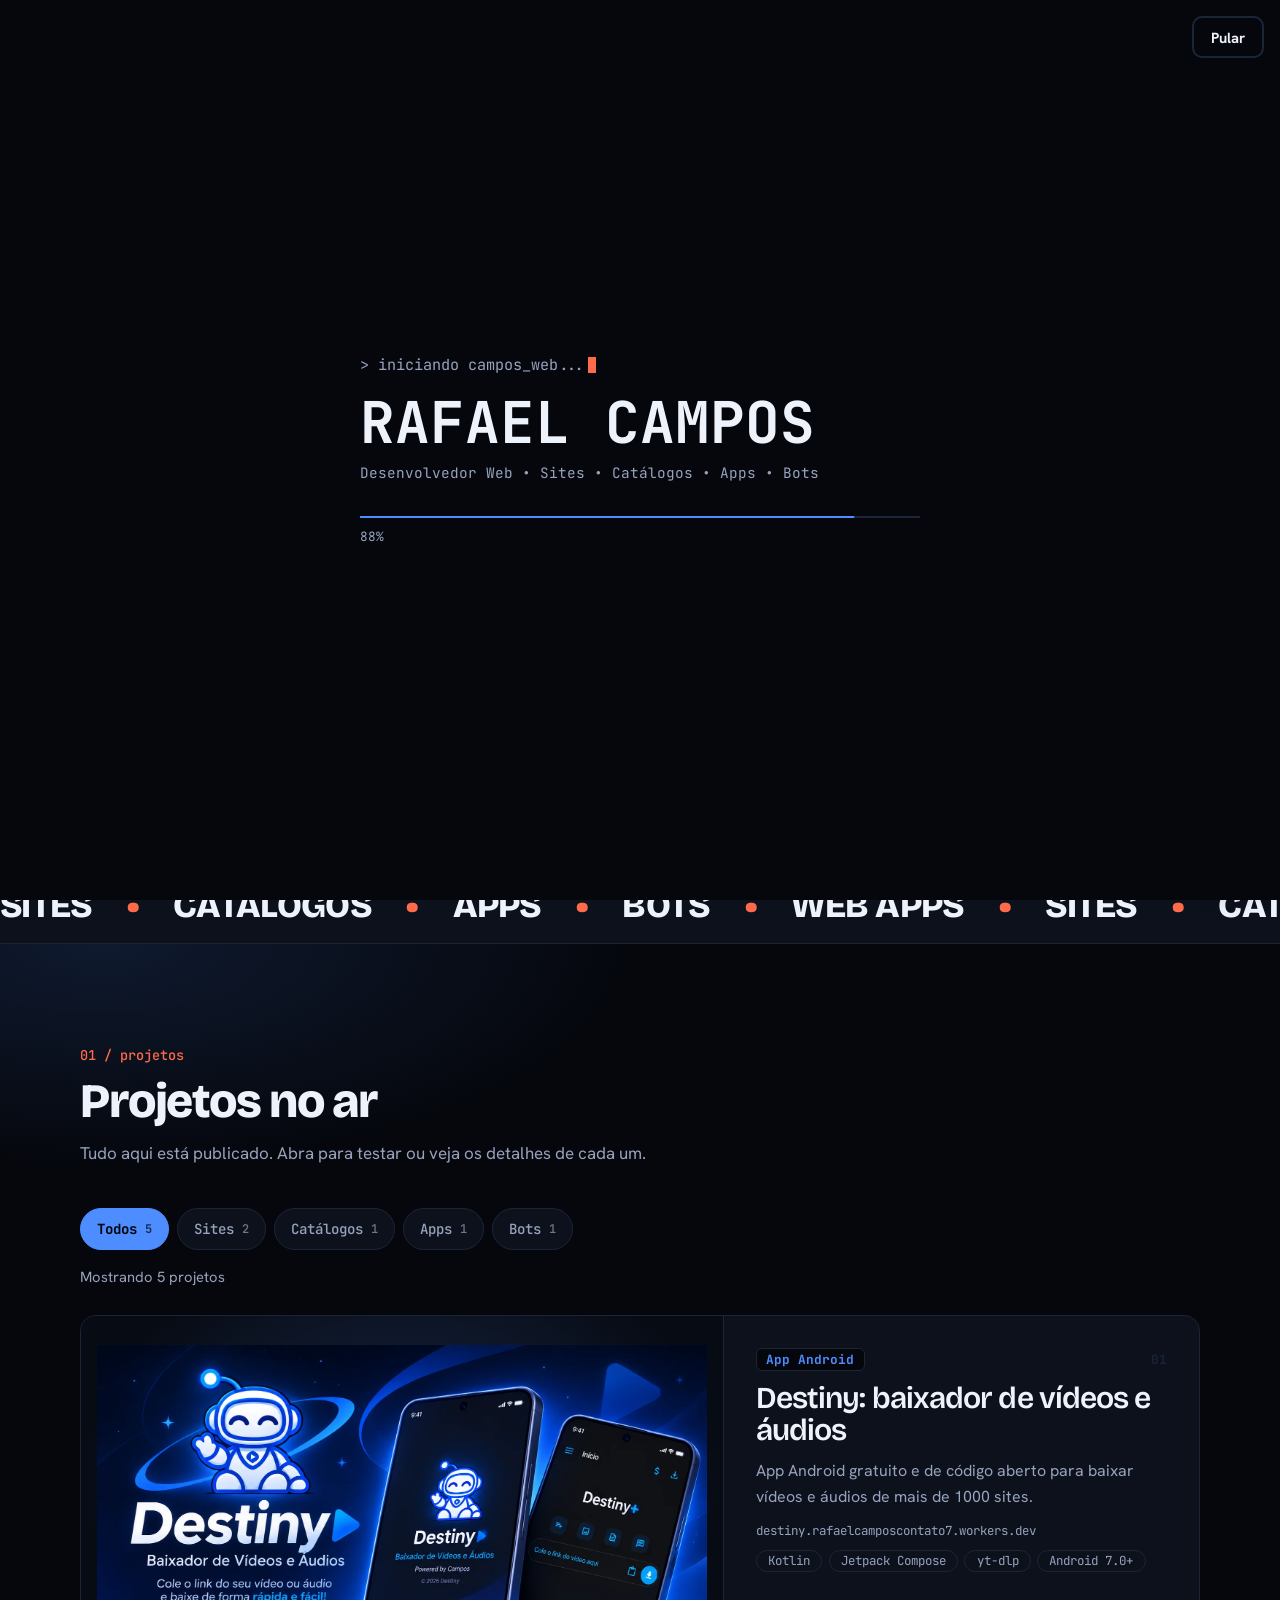
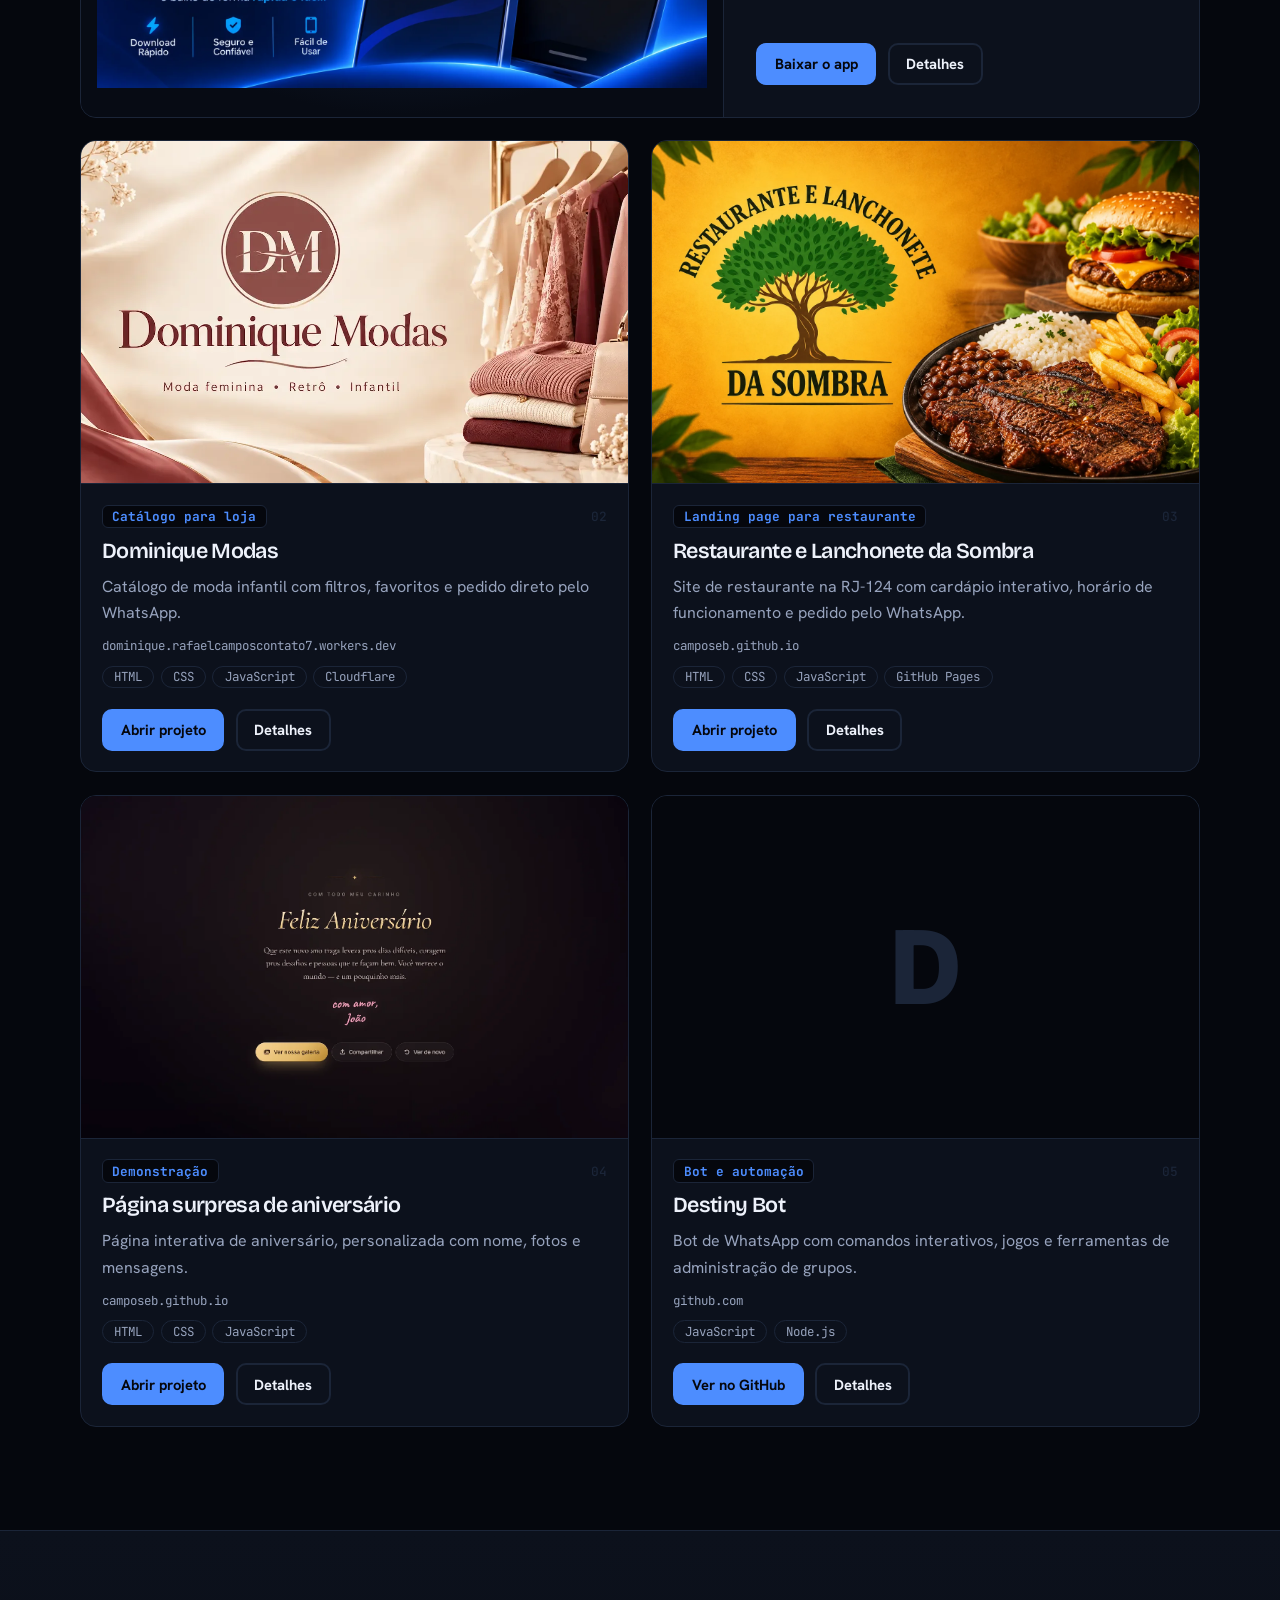
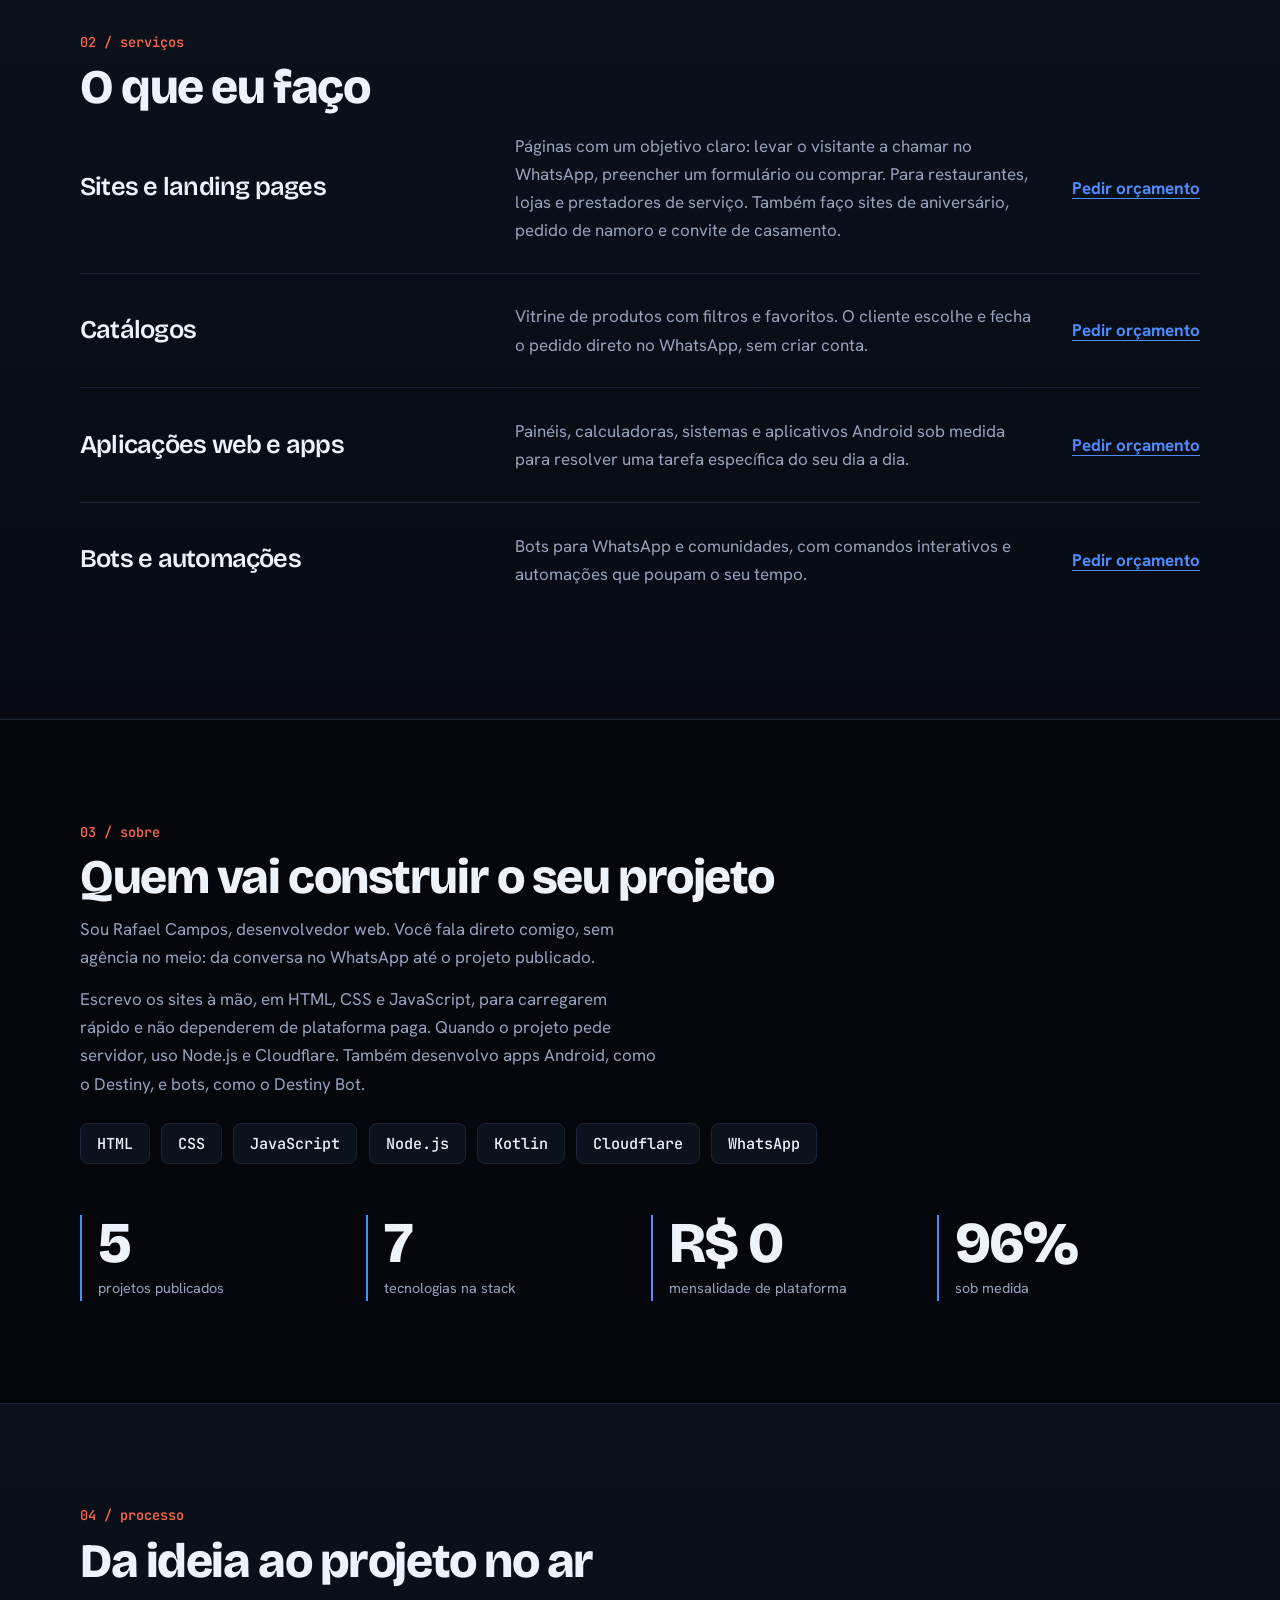
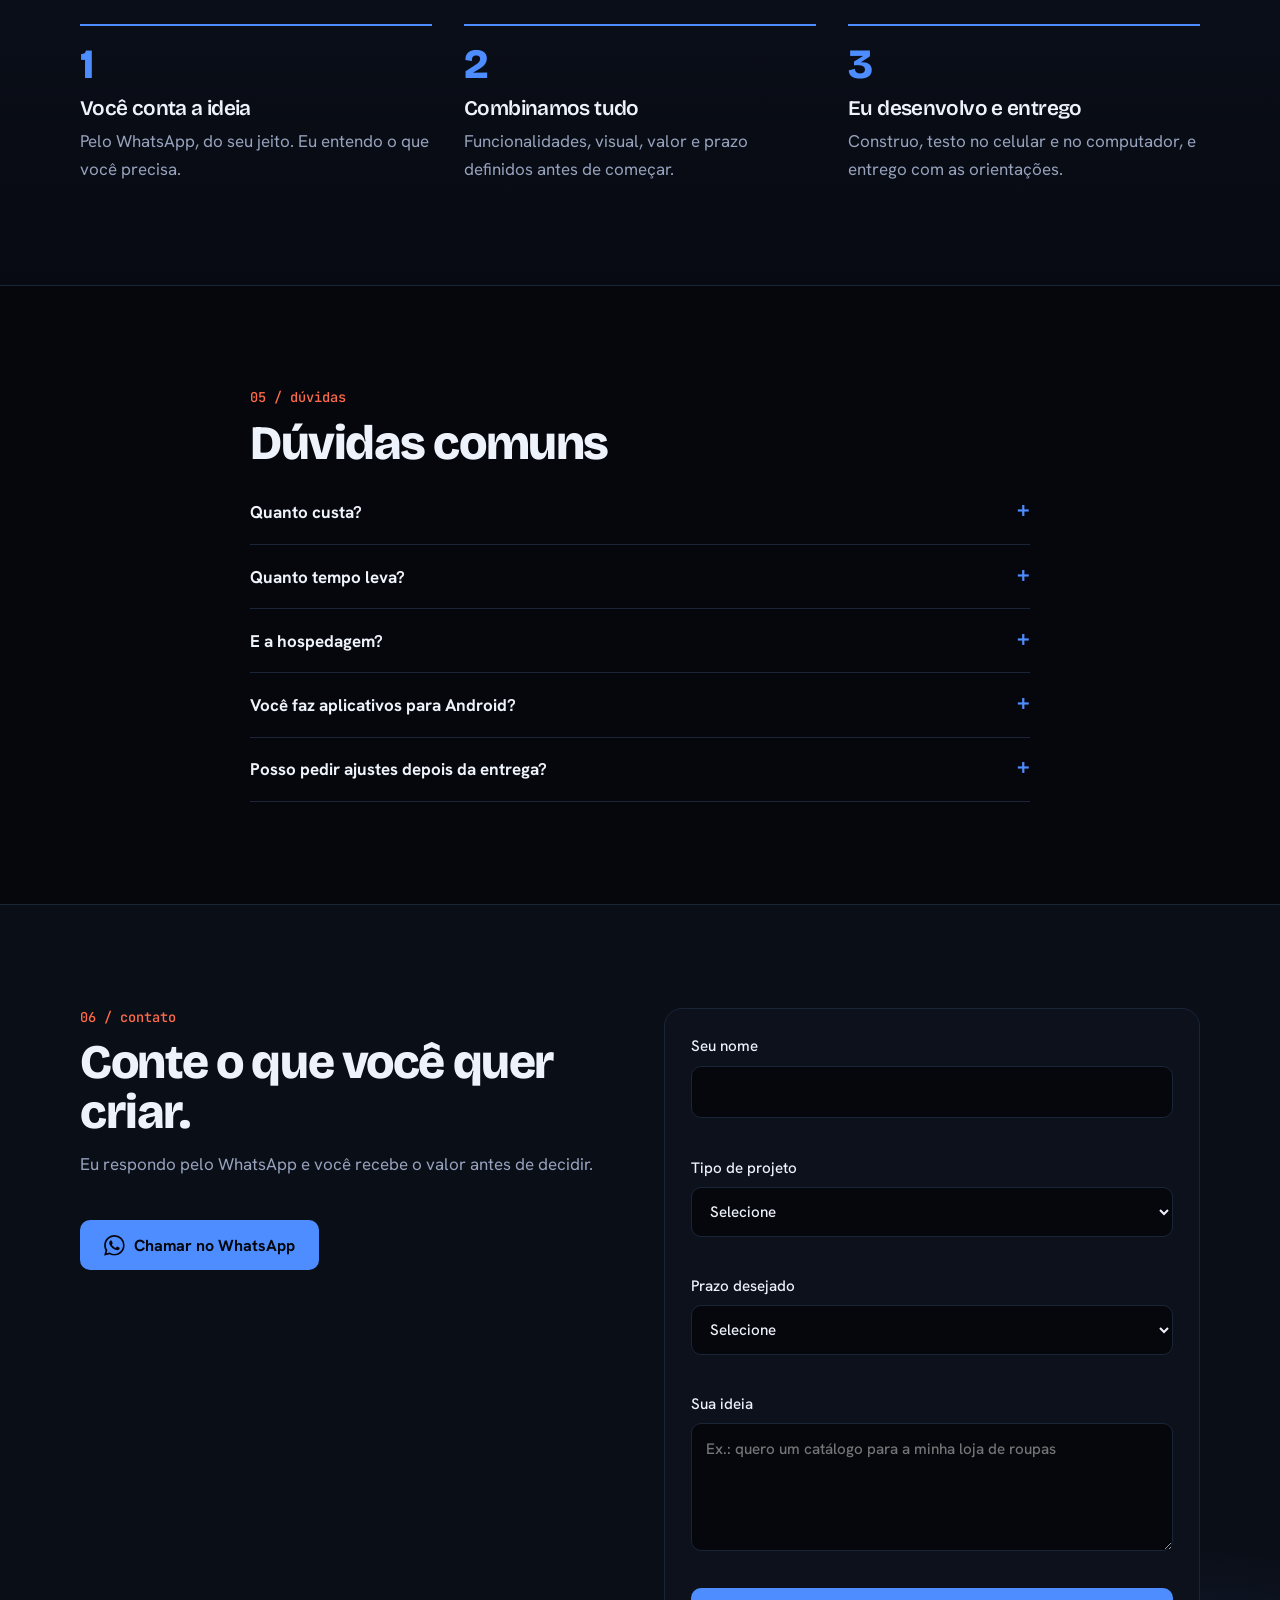
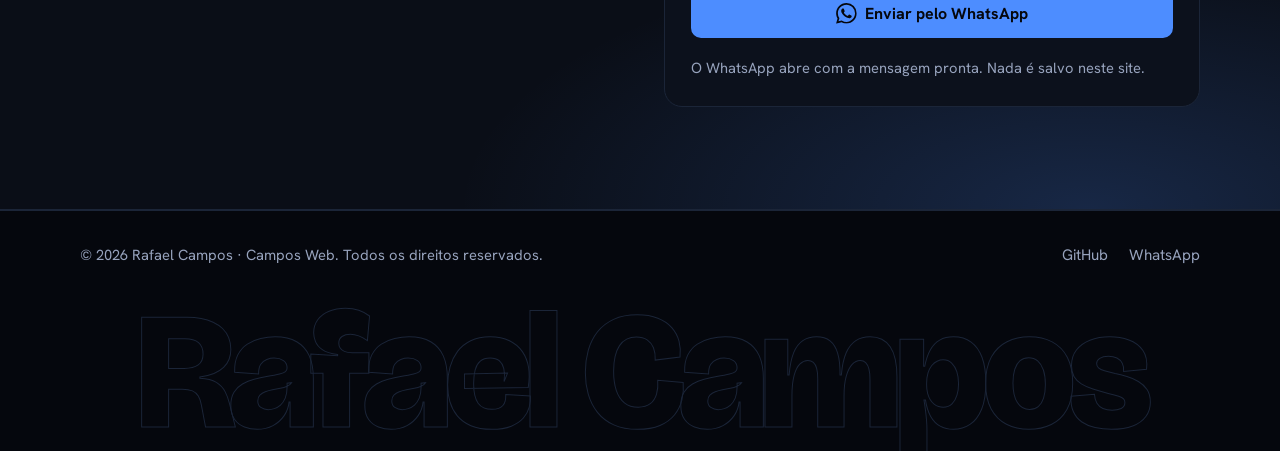
==== commit d5bc209e: "Atualização portfolio" ====
--- a/index.html
+++ b/index.html
@@ -3,16 +3,18 @@
 <head>
 <meta charset="utf-8">
 <meta name="viewport" content="width=device-width,initial-scale=1">
-<title>Rafael Campos | Campos Web: sites, catálogos e bots sob medida</title>
-<meta name="description" content="Rafael Campos, desenvolvedor web. Sites, catálogos, aplicações web e bots sob medida. Você conta a ideia pelo WhatsApp e recebe o valor antes de começar.">
+<title>Rafael Campos | Campos Web: sites, catálogos, apps e bots sob medida</title>
+<meta name="description" content="Rafael Campos, desenvolvedor web. Sites, catálogos, aplicações web, apps Android e bots sob medida. Você conta a ideia pelo WhatsApp e recebe o valor antes de começar.">
 <link rel="canonical" href="https://camposeb.github.io/">
 <meta property="og:title" content="Rafael Campos | Campos Web">
-<meta property="og:description" content="Sites, catálogos e bots sob medida. Você recebe o valor antes de começar.">
+<meta property="og:description" content="Sites, catálogos, apps e bots sob medida. Você recebe o valor antes de começar.">
 <meta property="og:type" content="website">
 <meta property="og:url" content="https://camposeb.github.io/">
 <meta property="og:image" content="https://camposeb.github.io/assets/preview.jpg">
+<meta property="og:locale" content="pt_BR">
+<meta name="twitter:card" content="summary_large_image">
 <meta name="theme-color" content="#05070d">
-<script type="application/ld+json">{"@context":"https://schema.org","@type":"ProfessionalService","name":"Campos Web","url":"https://camposeb.github.io/","description":"Sites, catálogos, aplicações web e bots sob medida, com orçamento pelo WhatsApp.","areaServed":"BR","founder":{"@type":"Person","name":"Rafael Campos"},"serviceType":["Criação de sites","Catálogos online","Aplicações web","Bots e automações"],"sameAs":["https://github.com/CamposEB"]}</script>
+<script type="application/ld+json">{"@context":"https://schema.org","@type":"ProfessionalService","name":"Campos Web","url":"https://camposeb.github.io/","description":"Sites, catálogos, aplicações web, apps Android e bots sob medida, com orçamento pelo WhatsApp.","areaServed":"BR","founder":{"@type":"Person","name":"Rafael Campos"},"serviceType":["Criação de sites","Landing pages","Catálogos online","Aplicações web","Apps Android","Bots e automações"],"sameAs":["https://github.com/CamposEB"]}</script>
 <link rel="icon" href="assets/logo.png" type="image/png">
 <script>(function(){var r=document.documentElement;r.classList.add('js');try{if(!sessionStorage.getItem('cw-intro')&&!matchMedia('(prefers-reduced-motion:reduce)').matches){r.classList.add('intro-on');setTimeout(function(){r.classList.remove('intro-on')},7000)}}catch(e){}})()</script>
 <link rel="preconnect" href="https://fonts.googleapis.com"><link rel="preconnect" href="https://fonts.gstatic.com" crossorigin>
@@ -29,7 +31,7 @@
   <div class="i-core">
     <p class="i-line"></p>
     <p class="i-name"></p>
-    <p class="i-sub">Desenvolvedor Web • Sites • Catálogos • Bots</p>
+    <p class="i-sub">Desenvolvedor Web • Sites • Catálogos • Apps • Bots</p>
     <div class="i-bar"><i></i></div><p class="i-pct">0%</p>
   </div>
 </div>
@@ -50,55 +52,59 @@
     <p class="status"><span class="dot" aria-hidden="true"></span>Disponível para novos projetos</p>
     <h1>Rafael<br>Campos</h1>
     <p class="typed"><span class="mu">Eu </span><span id="typed">faço sites que vendem.</span><span class="caret" aria-hidden="true"></span></p>
-    <p class="lead">Sites, catálogos, aplicações web e bots sob medida. Você conta a ideia pelo WhatsApp e recebe o valor antes de eu começar.</p>
+    <p class="lead">Sites, catálogos, aplicações web, apps Android e bots sob medida. Você conta a ideia pelo WhatsApp e recebe o valor antes de eu começar.</p>
     <div class="cta"><a class="btn" data-wa="Olá! Quero criar um projeto com a Campos Web."><svg class="ico" aria-hidden="true"><use href="#wa"/></svg>Pedir orçamento no WhatsApp</a><a class="btn ghost" href="#projetos">Ver projetos</a></div>
-    <p class="muted">Feito em HTML, CSS e JavaScript puros: leve, rápido e sem mensalidade de plataforma.</p>
+    <p class="muted">Sites feitos em HTML, CSS e JavaScript puros: leves, rápidos e sem mensalidade de plataforma.</p>
   </div>
   <div class="stage">
     <div class="term" role="region" aria-label="Terminal interativo">
       <div class="t-bar"><i></i><i></i><i></i><span>rafael@campos-web: ~</span></div>
       <div class="t-out" id="tout" aria-live="polite"></div>
       <form class="t-in" id="tform"><label for="tin">$</label><input id="tin" autocomplete="off" autocapitalize="off" spellcheck="false" placeholder="digite um comando" aria-label="Digite um comando"></form>
-      <div class="t-hint"><button type="button" data-cmd="ajuda">ajuda</button><button type="button" data-cmd="projetos">projetos</button><button type="button" data-cmd="servicos">servicos</button><button type="button" data-cmd="contato">contato</button></div>
+      <div class="t-hint"><button type="button" data-cmd="ajuda">ajuda</button><button type="button" data-cmd="projetos">projetos</button><button type="button" data-cmd="app">app</button><button type="button" data-cmd="servicos">servicos</button><button type="button" data-cmd="contato">contato</button></div>
     </div>
   </div>
 </div></section>
 
 <div class="mq" aria-hidden="true">
-  <div><span>SITES</span><span>•</span><span>CATÁLOGOS</span><span>•</span><span>BOTS</span><span>•</span><span>WEB APPS</span><span>•</span></div>
-  <div><span>SITES</span><span>•</span><span>CATÁLOGOS</span><span>•</span><span>BOTS</span><span>•</span><span>WEB APPS</span><span>•</span></div>
+  <div><span>SITES</span><span>•</span><span>CATÁLOGOS</span><span>•</span><span>APPS</span><span>•</span><span>BOTS</span><span>•</span><span>WEB APPS</span><span>•</span></div>
+  <div><span>SITES</span><span>•</span><span>CATÁLOGOS</span><span>•</span><span>APPS</span><span>•</span><span>BOTS</span><span>•</span><span>WEB APPS</span><span>•</span></div>
 </div>
 
 <section id="projetos" class="sec"><div class="wrap">
   <h2><span class="n" aria-hidden="true">01 / projetos</span>Projetos no ar</h2>
-  <p class="sub">Clique e use. Tudo aqui está publicado.</p>
-  <div id="projects" class="stack"></div>
+  <p class="sub">Tudo aqui está publicado. Abra para testar ou veja os detalhes de cada um.</p>
+  <div id="filters" class="filters" role="group" aria-label="Filtrar projetos por tipo"></div>
+  <p id="fcount" class="muted fcount" role="status"></p>
+  <div id="projects" class="grid"></div>
 </div></section>
+
+<dialog id="pdlg" class="dlg" aria-label="Detalhes do projeto"></dialog>
 
 <section id="servicos" class="sec alt"><div class="wrap">
   <h2><span class="n" aria-hidden="true">02 / serviços</span>O que eu faço</h2>
   <ul class="rows">
-    <li><h3>Sites e landing pages</h3><p>Páginas com um objetivo claro: levar o visitante a chamar no WhatsApp, preencher um formulário ou comprar. Também faço sites de aniversário, pedido de namoro e convite de casamento.</p><a class="link" data-wa="Olá! Quero um orçamento de site ou landing page.">Pedir orçamento</a></li>
+    <li><h3>Sites e landing pages</h3><p>Páginas com um objetivo claro: levar o visitante a chamar no WhatsApp, preencher um formulário ou comprar. Para restaurantes, lojas e prestadores de serviço. Também faço sites de aniversário, pedido de namoro e convite de casamento.</p><a class="link" data-wa="Olá! Quero um orçamento de site ou landing page.">Pedir orçamento</a></li>
     <li><h3>Catálogos</h3><p>Vitrine de produtos com filtros e favoritos. O cliente escolhe e fecha o pedido direto no WhatsApp, sem criar conta.</p><a class="link" data-wa="Olá! Quero um orçamento de catálogo de produtos.">Pedir orçamento</a></li>
-    <li><h3>Aplicações web</h3><p>Painéis, calculadoras e sistemas sob medida para resolver uma tarefa específica do seu dia a dia.</p><a class="link" data-wa="Olá! Quero um orçamento de aplicação web.">Pedir orçamento</a></li>
+    <li><h3>Aplicações web e apps</h3><p>Painéis, calculadoras, sistemas e aplicativos Android sob medida para resolver uma tarefa específica do seu dia a dia.</p><a class="link" data-wa="Olá! Quero um orçamento de aplicação web ou app.">Pedir orçamento</a></li>
     <li><h3>Bots e automações</h3><p>Bots para WhatsApp e comunidades, com comandos interativos e automações que poupam o seu tempo.</p><a class="link" data-wa="Olá! Quero um orçamento de bot ou automação.">Pedir orçamento</a></li>
   </ul>
 </div></section>
 
 <section id="stack" class="sec"><div class="wrap">
   <h2><span class="n" aria-hidden="true">03 / sobre</span>Quem vai construir o seu projeto</h2>
-  <div class="sob"><p>Sou Rafael Campos, desenvolvedor web. Você fala direto comigo, sem agência no meio: da conversa no WhatsApp até o site publicado.</p><p>Escrevo o código à mão, em HTML, CSS e JavaScript, para o site carregar rápido e não depender de plataforma paga. Quando o projeto pede servidor, uso Node.js e Cloudflare. Os bots, como o Destiny Bot, também são meus.</p></div>
-  <ul class="chips2"><li>HTML</li><li>CSS</li><li>JavaScript</li><li>Node.js</li><li>Cloudflare</li><li>WhatsApp</li></ul>
+  <div class="sob"><p>Sou Rafael Campos, desenvolvedor web. Você fala direto comigo, sem agência no meio: da conversa no WhatsApp até o projeto publicado.</p><p>Escrevo os sites à mão, em HTML, CSS e JavaScript, para carregarem rápido e não dependerem de plataforma paga. Quando o projeto pede servidor, uso Node.js e Cloudflare. Também desenvolvo apps Android, como o Destiny, e bots, como o Destiny Bot.</p></div>
+  <ul class="chips2"><li>HTML</li><li>CSS</li><li>JavaScript</li><li>Node.js</li><li>Kotlin</li><li>Cloudflare</li><li>WhatsApp</li></ul>
   <div class="stats">
-    <div><b id="nproj" data-n="3">3</b><span>projetos no ar</span></div>
-    <div><b id="ntech" data-n="6">6</b><span>tecnologias na stack</span></div>
+    <div><b id="nproj" data-n="5">5</b><span>projetos publicados</span></div>
+    <div><b id="ntech" data-n="7">7</b><span>tecnologias na stack</span></div>
     <div><b>R$ 0</b><span>mensalidade de plataforma</span></div>
     <div><b data-n="100" data-s="%">100%</b><span>sob medida</span></div>
   </div>
 </div></section>
 
 <section id="processo" class="sec alt"><div class="wrap">
-  <h2><span class="n" aria-hidden="true">04 / processo</span>Da ideia ao site no ar</h2>
+  <h2><span class="n" aria-hidden="true">04 / processo</span>Da ideia ao projeto no ar</h2>
   <ol class="steps">
     <li><span>1</span><h3>Você conta a ideia</h3><p>Pelo WhatsApp, do seu jeito. Eu entendo o que você precisa.</p></li>
     <li><span>2</span><h3>Combinamos tudo</h3><p>Funcionalidades, visual, valor e prazo definidos antes de começar.</p></li>
@@ -111,6 +117,7 @@
   <details><summary>Quanto custa?</summary><p>Depende do tipo de projeto, das funcionalidades e da complexidade. Conte a ideia e eu informo o valor antes de começarmos.</p></details>
   <details><summary>Quanto tempo leva?</summary><p>Varia conforme a complexidade e é combinado antes do início.</p></details>
   <details><summary>E a hospedagem?</summary><p>Sites estáticos podem ter hospedagem simples ou gratuita. Aplicações com servidor podem ter custo mensal. Domínio e serviços de terceiros entram no escopo combinado.</p></details>
+  <details><summary>Você faz aplicativos para Android?</summary><p>Sim. O Destiny, que está nos projetos acima, é um app Android meu. Conte a ideia e eu digo se ela cabe como app, como site ou como os dois.</p></details>
   <details><summary>Posso pedir ajustes depois da entrega?</summary><p>Ajustes e manutenção são combinados junto com o escopo, antes de fechar o projeto.</p></details>
 </div></section>
 
@@ -122,7 +129,7 @@
   </div>
   <form id="form" novalidate>
     <label>Seu nome<input name="nome" autocomplete="name" required><small></small></label>
-    <label>Tipo de projeto<select name="tipo" required><option value="">Selecione</option><option>Site ou landing page</option><option>Catálogo de produtos</option><option>Aplicação web</option><option>Bot ou automação</option><option>Outro</option></select><small></small></label>
+    <label>Tipo de projeto<select name="tipo" required><option value="">Selecione</option><option>Site ou landing page</option><option>Catálogo de produtos</option><option>Aplicação web</option><option>App Android</option><option>Bot ou automação</option><option>Outro</option></select><small></small></label>
     <label>Prazo desejado<select name="prazo" required><option value="">Selecione</option><option>Para esta semana</option><option>Neste mês</option><option>Sem pressa</option></select><small></small></label>
     <label>Sua ideia<textarea name="ideia" rows="4" required minlength="10" placeholder="Ex.: quero um catálogo para a minha loja de roupas"></textarea><small></small></label>
     <button class="btn" type="submit"><svg class="ico" aria-hidden="true"><use href="#wa"/></svg>Enviar pelo WhatsApp</button>
@@ -142,4 +149,4 @@
 <script src="js/terminal.js"></script>
 <script src="js/main.js"></script>
 </body>
-</html>
+</html>
--- a/css/style.css
+++ b/css/style.css
@@ -114,25 +114,52 @@
 #projetos{background:radial-gradient(760px 320px at 8% 0,rgba(77,141,255,.14),transparent 70%)}
 #contato{background:radial-gradient(900px 380px at 85% 100%,rgba(77,141,255,.2),transparent 70%),#0a0e17}
 
-/* projetos */
-.stack{display:grid;gap:1.6rem}
-.pcard{position:relative;overflow:hidden;display:grid;gap:1.6rem;background:var(--s);border:1px solid var(--l);border-radius:18px;padding:1.4rem}
-.pcard::before{content:"";position:absolute;left:0;top:0;width:460px;height:460px;margin:-230px 0 0 -230px;background:radial-gradient(closest-side,rgba(77,141,255,.2),transparent);transform:translate(var(--gx,50%),var(--gy,0));opacity:0;transition:opacity .3s;pointer-events:none}
-.pcard:hover::before{opacity:1}
-.pinfo,.frame{position:relative;z-index:1}
-.pinfo{display:flex;flex-direction:column;gap:.8rem}
-.tag{align-self:flex-start;background:var(--bg);border:1px solid var(--l);border-radius:6px;padding:.15rem .6rem;font:700 .8rem var(--fm);color:var(--a)}
-.pinfo p{color:var(--m);font-size:1rem}
-.pinfo p strong{color:var(--t)}
+/* projetos: filtros, grade, cards */
+.filters{display:flex;flex-wrap:wrap;gap:.5rem;margin-bottom:.9rem}
+.filters button{display:inline-flex;align-items:center;gap:.5rem;font:500 .88rem var(--fm);color:var(--m);background:var(--s);border:1px solid var(--l);border-radius:99px;padding:.45rem 1rem;min-height:42px;cursor:pointer;transition:color .15s,border-color .15s,background .15s}
+.filters button span{font-size:.75rem;opacity:.7}
+.filters button:hover{color:var(--t);border-color:var(--m)}
+.filters button[aria-pressed=true]{color:var(--bg);background:var(--a);border-color:var(--a);font-weight:700}
+.fcount{margin-bottom:1.6rem}
+.grid{display:grid;gap:1.4rem;grid-template-columns:1fr}
+.card{display:flex;flex-direction:column;background:var(--s);border:1px solid var(--l);border-radius:16px;overflow:hidden;transition:translate .25s,border-color .25s,box-shadow .25s}
+.card[hidden]{display:none}
+.card:hover{translate:0 -4px;border-color:var(--a);box-shadow:0 18px 40px rgba(0,0,0,.35)}
+.thumb{position:relative;display:block;width:100%;padding:0;border:0;background:none;color:inherit;cursor:pointer;border-bottom:1px solid var(--l)}
+.thumb .more{position:absolute;left:12px;bottom:12px;font:700 .8rem var(--fm);color:var(--bg);background:var(--a);border-radius:99px;padding:.35rem .8rem;opacity:0;translate:0 6px;transition:opacity .2s,translate .2s}
+.card:hover .more,.thumb:focus-visible .more{opacity:1;translate:0 0}
+@media (hover:none){.thumb .more{opacity:1;translate:0 0}}
+.media{background:#070b14;overflow:hidden}
+.media img,.ph{display:block;width:100%;aspect-ratio:16/10;object-fit:cover;object-position:top center;transition:scale .4s}
+.card:hover .media img{scale:1.04}
+.ph{display:grid;place-items:center;background:var(--bg);font:800 clamp(4rem,12vw,7rem) var(--fd);color:var(--l)}
+.media.app{background:radial-gradient(ellipse at 50% 40%,rgba(77,141,255,.2),#070b14 70%)}
+.media.app img{object-fit:contain;object-position:center;padding:1rem}
+.cbody{display:flex;flex-direction:column;gap:.7rem;padding:1.3rem;flex:1}
+.meta{display:flex;align-items:center;justify-content:space-between;gap:1rem}
+.idx{font:500 .8rem var(--fm);color:var(--l)}
+.tag{display:inline-block;background:var(--bg);border:1px solid var(--l);border-radius:6px;padding:.15rem .6rem;font:700 .8rem var(--fm);color:var(--a)}
+.cbody h3{font-size:1.35rem;margin:0}
+.resumo{color:var(--m);font-size:1rem}
+.host{font:400 .78rem var(--fm);color:var(--m);overflow:hidden;text-overflow:ellipsis;white-space:nowrap;max-width:100%}
 .chips{list-style:none;padding:0;display:flex;flex-wrap:wrap;gap:.4rem}
 .chips li{font:400 .78rem var(--fm);border:1px solid var(--l);border-radius:99px;padding:.1rem .7rem;color:var(--m)}
-.actions{display:flex;flex-wrap:wrap;gap:.7rem;margin-top:auto;padding-top:.8rem}
-.frame{align-self:start;border:1px solid var(--l);border-radius:10px;overflow:hidden;background:#070b14;transform:perspective(900px) rotateX(var(--rx,0deg)) rotateY(var(--ry,0deg));transition:transform .2s ease-out}
-.fbar{display:flex;align-items:center;gap:6px;padding:.55rem .8rem;border-bottom:1px solid var(--l);font:400 .75rem var(--fm);color:var(--m)}
-.fbar i{width:9px;height:9px;border-radius:50%;background:var(--l)}
-.fbar span{margin-left:.5rem;overflow:hidden;text-overflow:ellipsis;white-space:nowrap}
-.frame img,.ph{display:block;width:100%;aspect-ratio:16/10;object-fit:cover;object-position:top center}
-.ph{display:grid;place-items:center;background:var(--bg);font:800 clamp(4rem,12vw,7rem) var(--fd);color:var(--l)}
+.actions{display:flex;flex-wrap:wrap;gap:.7rem;margin-top:auto;padding-top:.6rem}
+
+/* janela de detalhes */
+html.lock{overflow:hidden}
+dialog.dlg{margin:auto;padding:0;width:min(900px,100% - 32px);max-height:calc(100dvh - 32px);overflow:auto;background:var(--s);color:var(--t);border:1px solid var(--l);border-radius:18px;box-shadow:0 30px 80px rgba(0,0,0,.6)}
+dialog.dlg::backdrop{background:rgba(5,7,13,.82);backdrop-filter:blur(6px)}
+.d-x{position:sticky;top:12px;z-index:2;float:right;margin:12px 12px -56px 0;width:44px;height:44px;border-radius:50%;border:1px solid var(--l);background:rgba(5,7,13,.85);color:var(--t);font:400 1.6rem/1 system-ui,sans-serif;cursor:pointer}
+.d-x:hover{border-color:var(--t)}
+.media.wide img,.media.wide .ph{aspect-ratio:16/9}
+.d-body{display:grid;gap:1.1rem;padding:1.5rem}
+.d-body h3{font-size:clamp(1.6rem,4vw,2.3rem);margin:0}
+.d-desc{color:var(--m);max-width:64ch}
+.d-cols{display:grid;gap:1rem}
+.d-box{background:var(--bg);border:1px solid var(--l);border-radius:12px;padding:1rem 1.1rem}
+.d-box b{display:block;font:700 .78rem var(--fm);color:var(--c);text-transform:uppercase;letter-spacing:.06em;margin-bottom:.35rem}
+.d-box p{color:var(--m);font-size:.98rem}
 
 /* serviços, stack, processo, faq */
 .rows{list-style:none;padding:0}
@@ -177,7 +204,7 @@
 .float-wa{position:fixed;right:16px;bottom:16px;z-index:45;display:grid;place-items:center;width:58px;height:58px;border-radius:50%;background:var(--wa);color:#fff;box-shadow:0 8px 24px rgba(0,0,0,.4)}
 .float-wa .ico{width:30px;height:30px}
 
-@media (min-width:700px){.pcard{padding:1.8rem}.steps{grid-template-columns:repeat(3,1fr)}.stats{grid-template-columns:repeat(4,1fr)}}
+@media (min-width:700px){.grid{grid-template-columns:repeat(2,1fr)}.d-cols{grid-template-columns:1fr 1fr}.d-body{padding:2rem}.steps{grid-template-columns:repeat(3,1fr)}.stats{grid-template-columns:repeat(4,1fr)}}
 @media (min-width:900px){
 .top nav{position:static;flex-direction:row;align-items:center;gap:1.6rem;padding:0;background:none;border:0;transform:none;opacity:1;visibility:visible}
 .top nav .btn{margin:0}
@@ -186,8 +213,11 @@
 .hero-grid{grid-template-columns:1fr 1.05fr}
 .split{grid-template-columns:1fr 1fr}
 .rows li{grid-template-columns:1fr 1.3fr auto;gap:2rem;align-items:center}
-.stack{gap:2.2rem}
-.pcard{grid-template-columns:.85fr 1.15fr;gap:2.6rem;padding:2rem;position:sticky;top:calc(88px + var(--i,0) * 20px)}
+.grid:not([data-f]) .card.feat{grid-column:1/-1;display:grid;grid-template-columns:1.15fr .85fr}
+.grid:not([data-f]) .card.feat .thumb{border-bottom:0;border-right:1px solid var(--l)}
+.grid:not([data-f]) .card.feat .media,.grid:not([data-f]) .card.feat .media img{height:100%}
+.grid:not([data-f]) .card.feat .cbody{padding:2rem;justify-content:center}
+.grid:not([data-f]) .card.feat h3{font-size:1.9rem}
 }
 
 /* revelação ao rolar (só com movimento permitido) */
@@ -198,11 +228,12 @@
 @media (prefers-reduced-motion:reduce){
 html{scroll-behavior:auto}
 .caret,.i-line::after,.dot::after,.mq div{animation:none}
-.btn,summary::after,.term,.frame,.chips2 li{transition:none}
+.btn,summary::after,.term,.card,.more,.media img,.chips2 li{transition:none}
+.card:hover{translate:none}.card:hover .media img{scale:none}
 .btn:hover,.chips2 li:hover{transform:none}
 .term{transform:none}
 }
 
 .sob{max-width:62ch}.sob p{color:var(--m);margin-bottom:.9rem}
 .nf{min-height:100vh;display:grid;place-content:center;gap:1rem;text-align:center;padding:20px}
-.nf h1{max-width:none}
+.nf h1{max-width:none}
